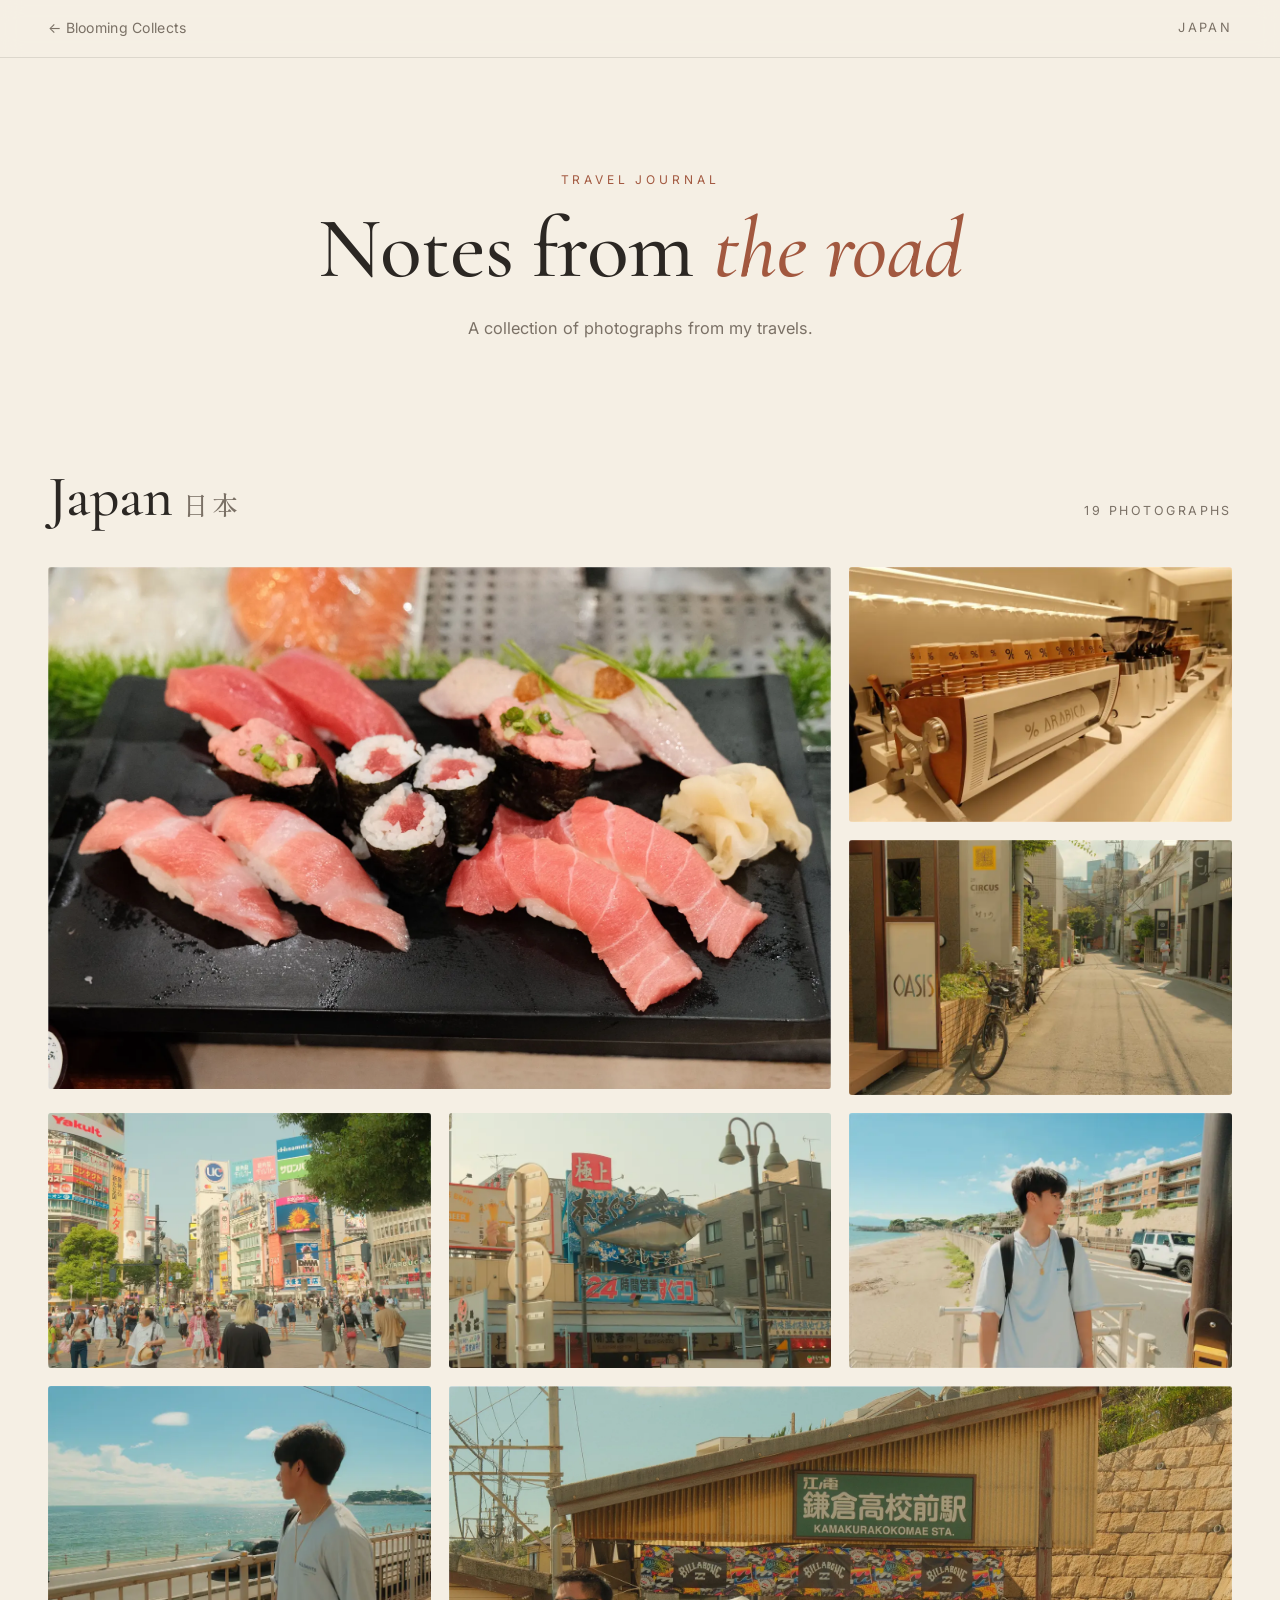
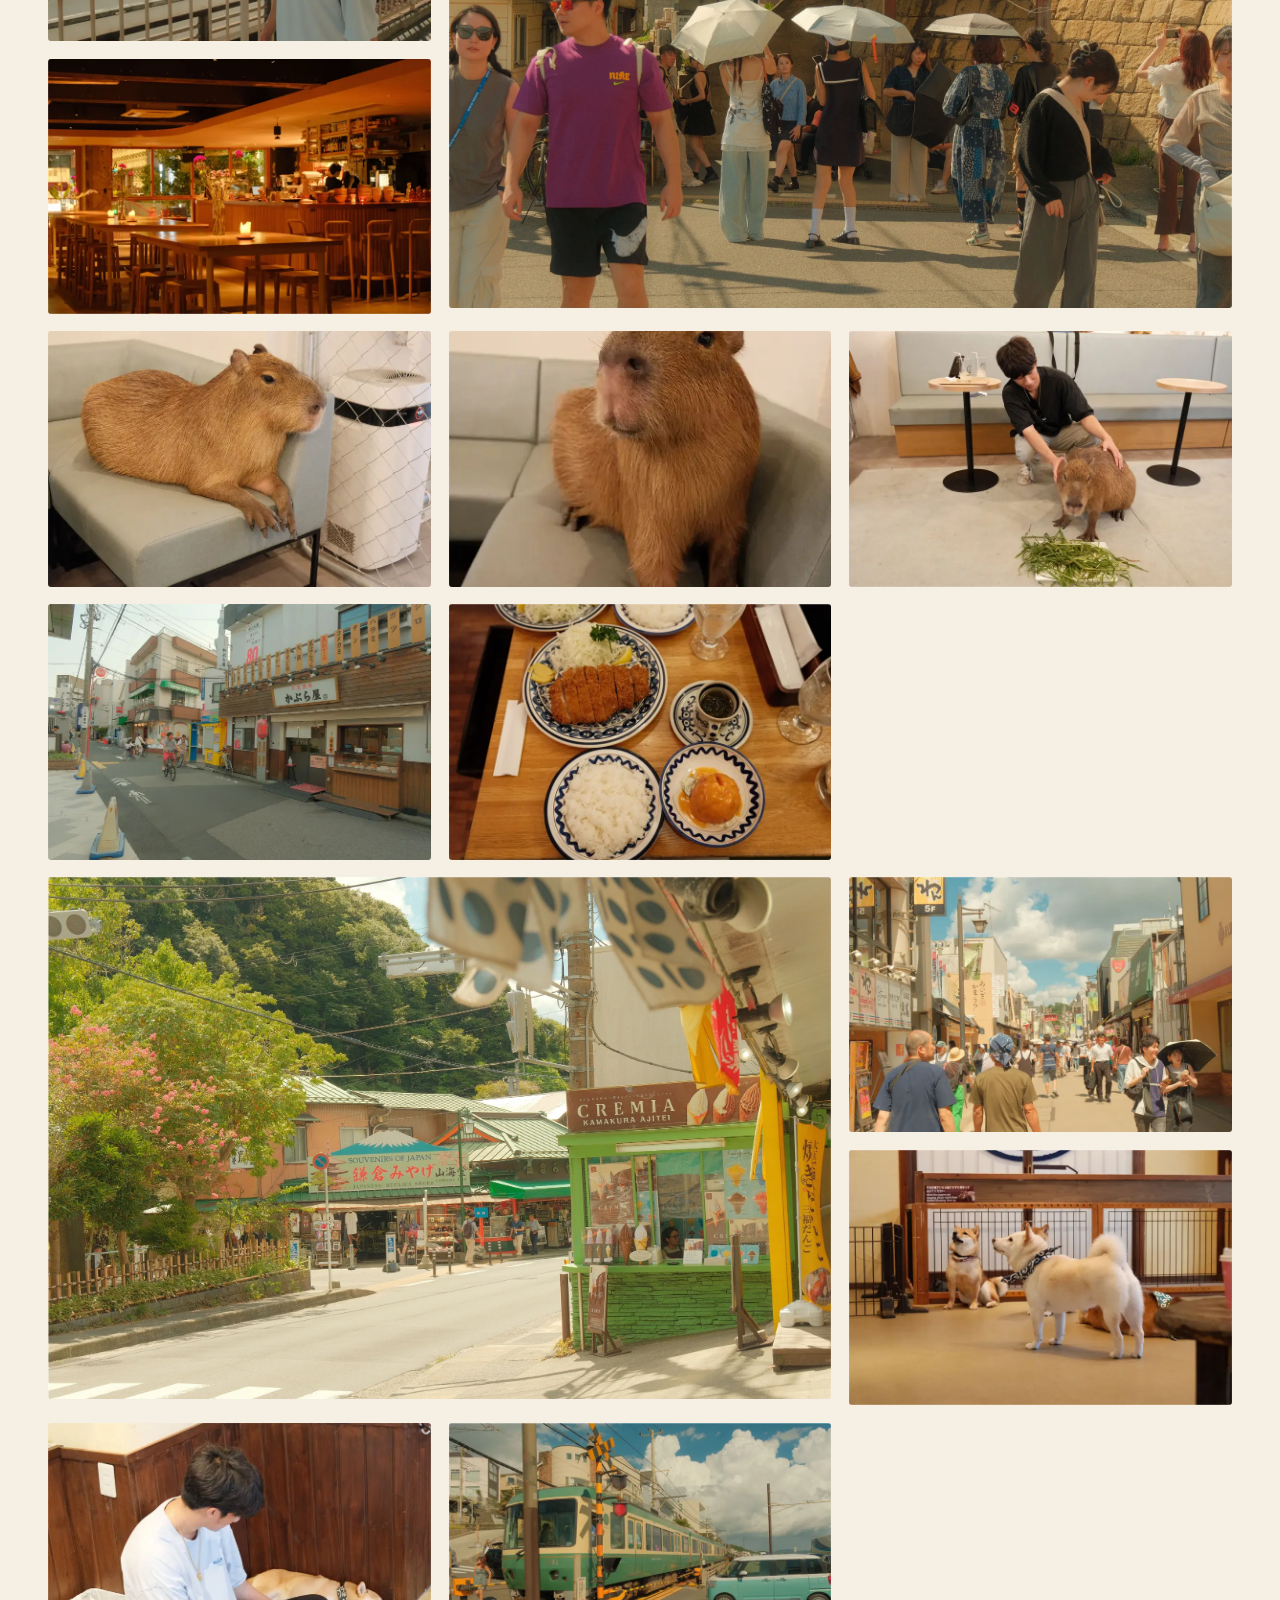
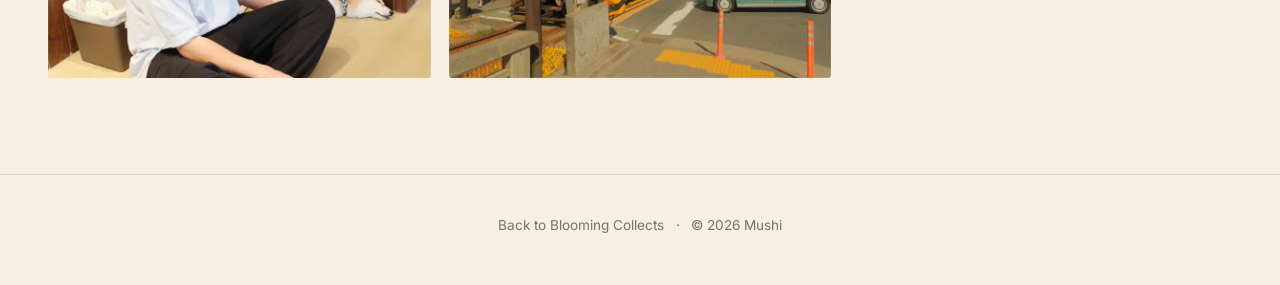
==== travel/index.html @ f148264d "Travel: 3:2 tiles" ====
<!doctype html>
<html lang="en">
<head>
  <meta charset="utf-8" />
  <meta name="viewport" content="width=device-width, initial-scale=1, viewport-fit=cover" />
  <title>Travel Journal · Blooming Collects</title>
  <meta name="description" content="A travel journal of photographs from Japan." />
  <meta name="theme-color" content="#f5efe4" />
  <link rel="preconnect" href="https://fonts.googleapis.com" />
  <link rel="preconnect" href="https://fonts.gstatic.com" crossorigin />
  <link href="https://fonts.googleapis.com/css2?family=Cormorant+Garamond:ital,wght@0,500;0,600;1,500&family=Inter:wght@400;500&family=Shippori+Mincho:wght@500&display=swap" rel="stylesheet" />
  <link rel="stylesheet" href="/travel/travel.css?v=3" />
</head>
<body>
  <header class="top">
    <a class="back" href="/">← Blooming Collects</a>
    <nav class="countries" id="countryNav"></nav>
  </header>

  <section class="intro">
    <p class="eyebrow">Travel Journal</p>
    <h1>Notes from <em>the road</em></h1>
    <p class="lede">A collection of photographs from my travels.</p>
  </section>

  <main id="journal"></main>

  <footer class="foot">
    <a href="/">Back to Blooming Collects</a>
    <span>·</span>
    <span>© <span id="year"></span> Mushi</span>
  </footer>

  <div class="lightbox" id="lightbox" role="dialog" aria-modal="true" aria-label="Photo viewer" hidden>
    <button class="lb-close" id="lbClose" aria-label="Close">×</button>
    <button class="lb-nav lb-prev" id="lbPrev" aria-label="Previous photo">‹</button>
    <figure class="lb-stage" id="lbStage"><img id="lbImg" alt="" /></figure>
    <button class="lb-nav lb-next" id="lbNext" aria-label="Next photo">›</button>
    <p class="lb-count" id="lbCount"></p>
  </div>

  <script src="/travel/data.js?v=3"></script>
  <script src="/travel/travel.js?v=3"></script>
</body>
</html>
---- travel/travel.css ----
:root {
  --cream: #f5efe4; --cream-2: #ede4d3; --paper: #fbf8f2;
  --ink: #2b2723; --muted: #7b7166; --line: rgba(43, 39, 35, .12); --accent: #a2583f;
  --serif: "Cormorant Garamond", "Times New Roman", serif;
  --sans: "Inter", system-ui, -apple-system, sans-serif;
}
* { box-sizing: border-box; }
html { scroll-behavior: smooth; -webkit-text-size-adjust: 100%; }
html, body { overflow-x: clip; }
body { margin: 0; background: var(--cream); color: var(--ink); font-family: var(--sans); line-height: 1.6; -webkit-font-smoothing: antialiased; }
a { color: inherit; }

.top {
  position: sticky; top: 0; z-index: 10; display: flex; align-items: center; justify-content: space-between; gap: 1rem;
  padding: .9rem clamp(1rem, 4vw, 3rem); padding-top: max(.9rem, env(safe-area-inset-top));
  background: rgba(245, 239, 228, .88); backdrop-filter: saturate(1.2) blur(10px); -webkit-backdrop-filter: saturate(1.2) blur(10px);
  border-bottom: 1px solid var(--line);
}
.back { text-decoration: none; font-size: .88rem; color: var(--muted); letter-spacing: .02em; }
.back:hover { color: var(--ink); }
.countries { display: flex; gap: 1.4rem; font-size: .8rem; letter-spacing: .18em; text-transform: uppercase; }
.countries a { text-decoration: none; color: var(--muted); padding: .2rem 0; border-bottom: 1px solid transparent; }
.countries a:hover { color: var(--ink); border-color: var(--ink); }

.intro { text-align: center; padding: clamp(3.5rem, 10vw, 7rem) 1.5rem clamp(2rem, 6vw, 4rem); max-width: 760px; margin: 0 auto; }
.eyebrow { margin: 0 0 1rem; font-size: .75rem; letter-spacing: .32em; text-transform: uppercase; color: var(--accent); }
h1 { margin: 0; font-family: var(--serif); font-weight: 500; font-size: clamp(2.8rem, 9vw, 5.4rem); line-height: 1.02; letter-spacing: -.01em; }
h1 em { font-style: italic; color: var(--accent); }
.lede { margin: 1.4rem auto 0; max-width: 30rem; color: var(--muted); font-size: 1.02rem; }

.country { padding: clamp(2rem, 6vw, 4rem) clamp(1rem, 4vw, 3rem) clamp(3rem, 8vw, 6rem); max-width: 1400px; margin: 0 auto; scroll-margin-top: 4rem; }
.country + .country { border-top: 1px solid var(--line); }
.country-head { display: flex; align-items: baseline; justify-content: space-between; gap: 1rem; flex-wrap: wrap; margin-bottom: clamp(1.5rem, 4vw, 2.5rem); }
.country-head h2 { margin: 0; font-family: var(--serif); font-weight: 500; font-size: clamp(2.2rem, 6vw, 3.6rem); line-height: 1; }
.native { font-family: "Shippori Mincho", serif; font-size: .45em; color: var(--muted); margin-left: .6rem; letter-spacing: .15em; vertical-align: middle; }
.count { font-size: .78rem; letter-spacing: .2em; text-transform: uppercase; color: var(--muted); }

.gallery { display: grid; grid-template-columns: repeat(2, 1fr); gap: clamp(.5rem, 1.6vw, 1.1rem); }
@media (min-width: 900px) { .gallery { grid-template-columns: repeat(3, 1fr); } }
.photo { position: relative; margin: 0; padding: 0; border: 0; background: var(--cream-2); cursor: zoom-in; overflow: hidden; border-radius: 3px; aspect-ratio: var(--ar, 1); display: block; width: 100%; }
.photo.feature { grid-column: 1 / -1; }
@media (min-width: 900px) { .photo.feature { grid-column: span 2; grid-row: span 2; } }
.photo img { width: 100%; height: 100%; object-fit: cover; display: block; transition: transform .7s cubic-bezier(.2, .7, .2, 1), opacity .5s; opacity: 0; }
.photo img.loaded { opacity: 1; }
.photo:hover img { transform: scale(1.025); }
.photo:focus-visible { outline: 2px solid var(--accent); outline-offset: 3px; }

.foot { display: flex; justify-content: center; gap: .7rem; flex-wrap: wrap; padding: 2.5rem 1rem calc(3rem + env(safe-area-inset-bottom)); font-size: .85rem; color: var(--muted); border-top: 1px solid var(--line); }
.foot a { text-decoration: none; }
.foot a:hover { color: var(--ink); }

/* lightbox */
.lightbox { position: fixed; inset: 0; z-index: 100; background: rgba(28, 25, 22, .96); display: grid; place-items: center; touch-action: pan-y; }
.lightbox[hidden] { display: none; }
.lb-stage { margin: 0; width: 100%; height: 100%; display: grid; place-items: center; padding: max(3.5rem, env(safe-area-inset-top)) .5rem max(3.5rem, env(safe-area-inset-bottom)); }
.lb-stage img { max-width: 100%; max-height: 100%; object-fit: contain; user-select: none; -webkit-user-drag: none; transition: opacity .25s, transform .25s; }
.lb-stage img.swap { opacity: 0; }
.lb-close, .lb-nav { position: absolute; background: none; border: 0; color: #f5efe4; cursor: pointer; font-family: var(--serif); line-height: 1; opacity: .8; }
.lb-close:hover, .lb-nav:hover { opacity: 1; }
.lb-close { top: max(.6rem, env(safe-area-inset-top)); right: .9rem; font-size: 2.6rem; padding: .3rem .6rem; }
.lb-nav { top: 50%; transform: translateY(-50%); font-size: 3.4rem; padding: 1rem; }
.lb-prev { left: .2rem; } .lb-next { right: .2rem; }
.lb-count { position: absolute; bottom: max(1rem, env(safe-area-inset-bottom)); margin: 0; color: rgba(245, 239, 228, .7); font-size: .78rem; letter-spacing: .25em; }
@media (hover: none) { .lb-nav { display: none; } }
@media (prefers-reduced-motion: reduce) { * { transition: none !important; scroll-behavior: auto !important; } }
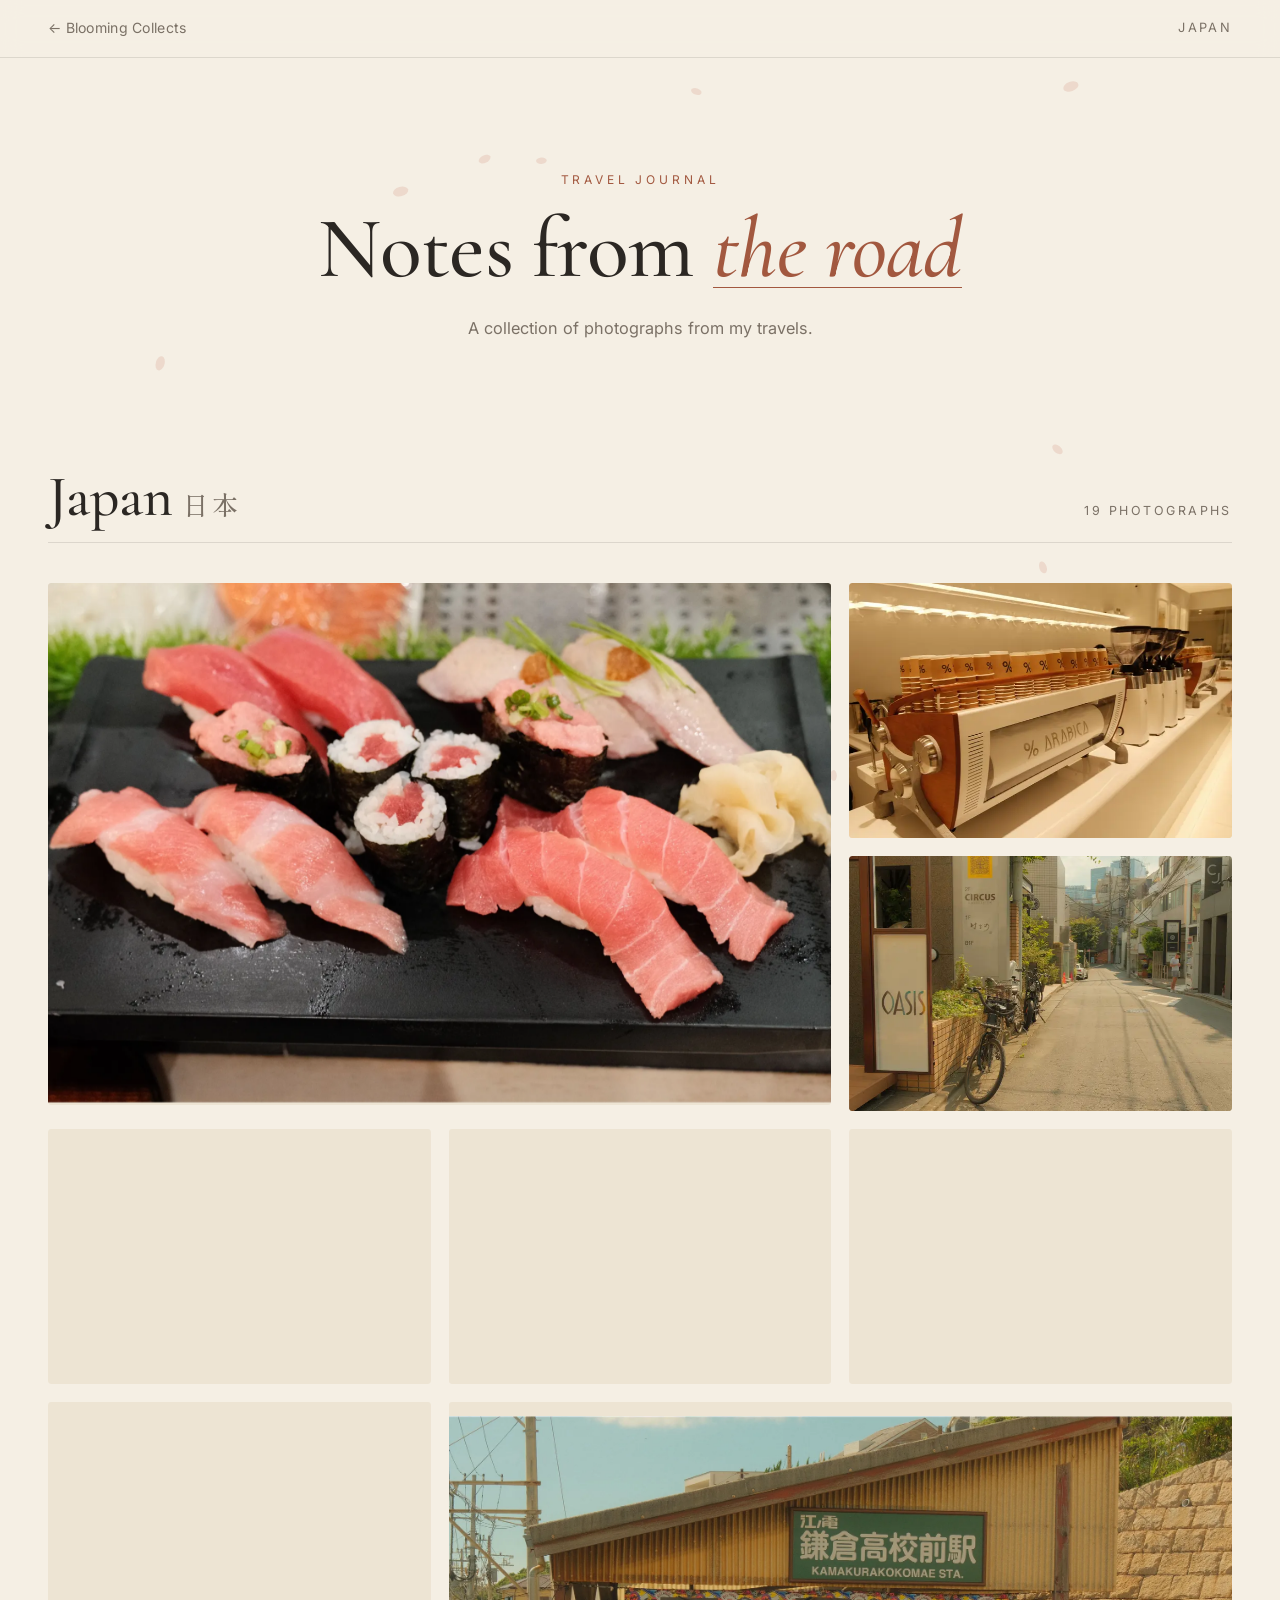
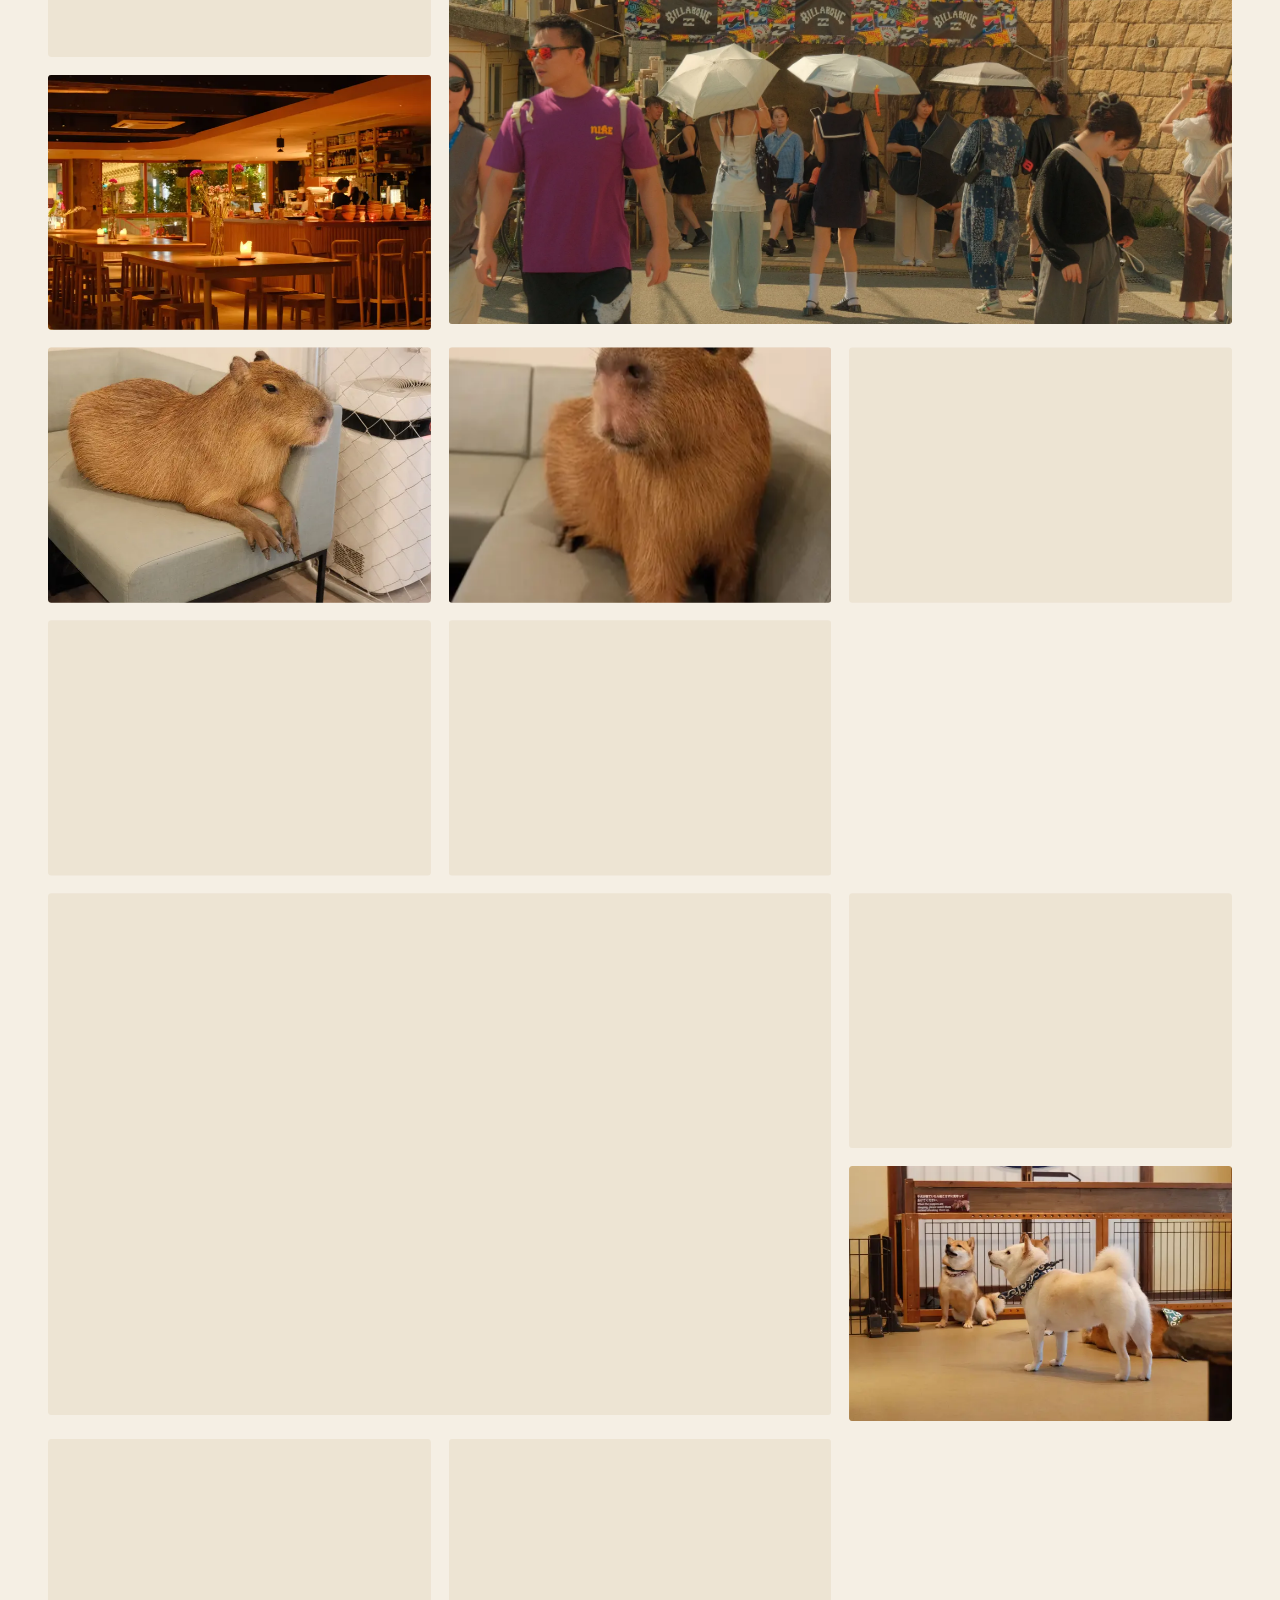
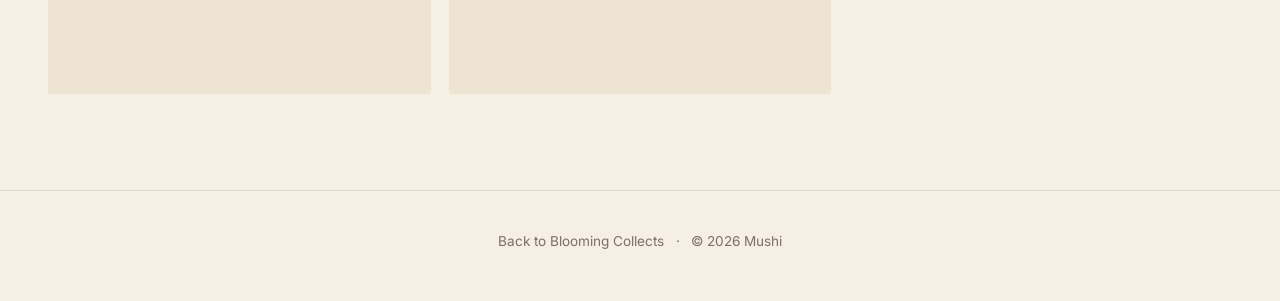
==== commit ac7222aa: "Travel: scroll reveals, title animation, parallax, lightbox zoom, petals" ====
--- a/travel/index.html
+++ b/travel/index.html
@@ -9,9 +9,11 @@
   <link rel="preconnect" href="https://fonts.googleapis.com" />
   <link rel="preconnect" href="https://fonts.gstatic.com" crossorigin />
   <link href="https://fonts.googleapis.com/css2?family=Cormorant+Garamond:ital,wght@0,500;0,600;1,500&family=Inter:wght@400;500&family=Shippori+Mincho:wght@500&display=swap" rel="stylesheet" />
-  <link rel="stylesheet" href="/travel/travel.css?v=3" />
+  <link rel="stylesheet" href="/travel/travel.css?v=5" />
 </head>
 <body>
+  <div class="progress" id="progress"></div>
+  <canvas class="drift" id="drift" aria-hidden="true"></canvas>
   <header class="top">
     <a class="back" href="/">← Blooming Collects</a>
     <nav class="countries" id="countryNav"></nav>
@@ -19,7 +21,7 @@
 
   <section class="intro">
     <p class="eyebrow">Travel Journal</p>
-    <h1>Notes from <em>the road</em></h1>
+    <h1 class="split"><span>Notes</span> <span>from</span> <em><span>the</span> <span>road</span></em></h1>
     <p class="lede">A collection of photographs from my travels.</p>
   </section>
 
@@ -39,7 +41,7 @@
     <p class="lb-count" id="lbCount"></p>
   </div>
 
-  <script src="/travel/data.js?v=3"></script>
-  <script src="/travel/travel.js?v=3"></script>
+  <script src="/travel/data.js?v=5"></script>
+  <script src="/travel/travel.js?v=5"></script>
 </body>
 </html>
--- a/travel/travel.css
+++ b/travel/travel.css
@@ -50,7 +50,7 @@
 .foot a:hover { color: var(--ink); }
 
 /* lightbox */
-.lightbox { position: fixed; inset: 0; z-index: 100; background: rgba(28, 25, 22, .96); display: grid; place-items: center; touch-action: pan-y; }
+.lightbox { position: fixed; inset: 0; z-index: 100; background: #1c1916; display: grid; place-items: center; touch-action: pan-y; }
 .lightbox[hidden] { display: none; }
 .lb-stage { margin: 0; width: 100%; height: 100%; display: grid; place-items: center; padding: max(3.5rem, env(safe-area-inset-top)) .5rem max(3.5rem, env(safe-area-inset-bottom)); }
 .lb-stage img { max-width: 100%; max-height: 100%; object-fit: contain; user-select: none; -webkit-user-drag: none; transition: opacity .25s, transform .25s; }
@@ -62,4 +62,51 @@
 .lb-prev { left: .2rem; } .lb-next { right: .2rem; }
 .lb-count { position: absolute; bottom: max(1rem, env(safe-area-inset-bottom)); margin: 0; color: rgba(245, 239, 228, .7); font-size: .78rem; letter-spacing: .25em; }
 @media (hover: none) { .lb-nav { display: none; } }
-@media (prefers-reduced-motion: reduce) { * { transition: none !important; scroll-behavior: auto !important; } }
+
+/* ---------- animations ---------- */
+.progress { position: fixed; top: 0; left: 0; height: 2px; width: 100%; z-index: 20; background: var(--accent); transform-origin: 0 50%; transform: scaleX(0); }
+.drift { position: fixed; inset: 0; width: 100%; height: 100%; pointer-events: none; z-index: 1; }
+.top, .intro, main, .foot { position: relative; z-index: 2; }
+.top { z-index: 10; transition: padding .35s ease, box-shadow .35s ease; }
+.top.scrolled { box-shadow: 0 6px 24px rgba(43, 39, 35, .06); }
+
+.intro .eyebrow, .intro .lede { opacity: 0; transform: translateY(14px); animation: up .9s cubic-bezier(.2, .7, .2, 1) forwards; }
+.intro .eyebrow { animation-delay: .1s; letter-spacing: .6em; animation-name: up, track; }
+.intro .lede { animation-delay: 1.05s; }
+.split span { display: inline-block; opacity: 0; transform: translateY(.45em) rotate(2deg); filter: blur(6px); animation: word 1s cubic-bezier(.2, .7, .2, 1) forwards; }
+.split span:nth-of-type(1) { animation-delay: .25s; } .split span:nth-of-type(2) { animation-delay: .4s; }
+.split em span:nth-of-type(1) { animation-delay: .58s; } .split em span:nth-of-type(2) { animation-delay: .74s; }
+.split em { position: relative; display: inline-block; }
+.split em::after { content: ""; position: absolute; left: 0; right: 0; bottom: .06em; height: 1px; background: var(--accent); transform: scaleX(0); transform-origin: 0 50%; animation: line 1.1s cubic-bezier(.7, 0, .2, 1) 1.15s forwards; }
+
+.country-head h2, .country-head .count { opacity: 0; transform: translateY(18px); transition: opacity .9s ease, transform .9s cubic-bezier(.2, .7, .2, 1); }
+.country-head .count { transition-delay: .15s; }
+.country-head { position: relative; padding-bottom: 1rem; }
+.country-head::after { content: ""; position: absolute; left: 0; right: 0; bottom: 0; height: 1px; background: var(--line); transform: scaleX(0); transform-origin: 0 50%; transition: transform 1.4s cubic-bezier(.7, 0, .2, 1) .2s; }
+.country-head.in h2, .country-head.in .count { opacity: 1; transform: none; }
+.country-head.in::after { transform: scaleX(1); }
+
+.photo { opacity: 0; transform: translateY(40px) scale(.97); clip-path: inset(12% 0 0 0 round 3px); transition: opacity .9s ease, transform 1.1s cubic-bezier(.2, .7, .2, 1), clip-path 1.1s cubic-bezier(.2, .7, .2, 1); transition-delay: var(--d, 0s); }
+.photo.in { opacity: 1; transform: none; clip-path: inset(0 0 0 0 round 3px); }
+.photo img { will-change: transform; transform: translateY(var(--py, 0)) scale(1.08); transition: opacity .5s; }
+.photo:hover img { transform: translateY(var(--py, 0)) scale(1.12); transition: transform .8s cubic-bezier(.2, .7, .2, 1), opacity .5s; }
+.photo::after { content: ""; position: absolute; inset: 0; background: linear-gradient(115deg, transparent 40%, rgba(255, 250, 240, .35) 50%, transparent 60%); transform: translateX(-100%); pointer-events: none; }
+.photo:hover::after { transform: translateX(100%); transition: transform 1s ease; }
+
+.lightbox { opacity: 0; transition: opacity .35s ease; }
+.lightbox.open { opacity: 1; }
+.lb-stage img { transform: scale(.94); }
+.lightbox.open .lb-stage img { transform: scale(1); transition: opacity .3s, transform .45s cubic-bezier(.2, .7, .2, 1); }
+.lb-stage img.swap { opacity: 0; transform: translateX(var(--dir, 0)) scale(.98); }
+.fly { position: fixed; z-index: 101; object-fit: cover; border-radius: 3px; transition: all .45s cubic-bezier(.2, .7, .2, 1); pointer-events: none; }
+
+@keyframes up { to { opacity: 1; transform: none; } }
+@keyframes track { to { letter-spacing: .32em; } }
+@keyframes word { to { opacity: 1; transform: none; filter: none; } }
+@keyframes line { to { transform: scaleX(1); } }
+
+@media (prefers-reduced-motion: reduce) {
+  *, *::before, *::after { animation: none !important; transition: none !important; scroll-behavior: auto !important; }
+  .photo, .country-head h2, .country-head .count, .intro .eyebrow, .intro .lede, .split span { opacity: 1 !important; transform: none !important; clip-path: none !important; filter: none !important; }
+  .drift, .progress { display: none; }
+}
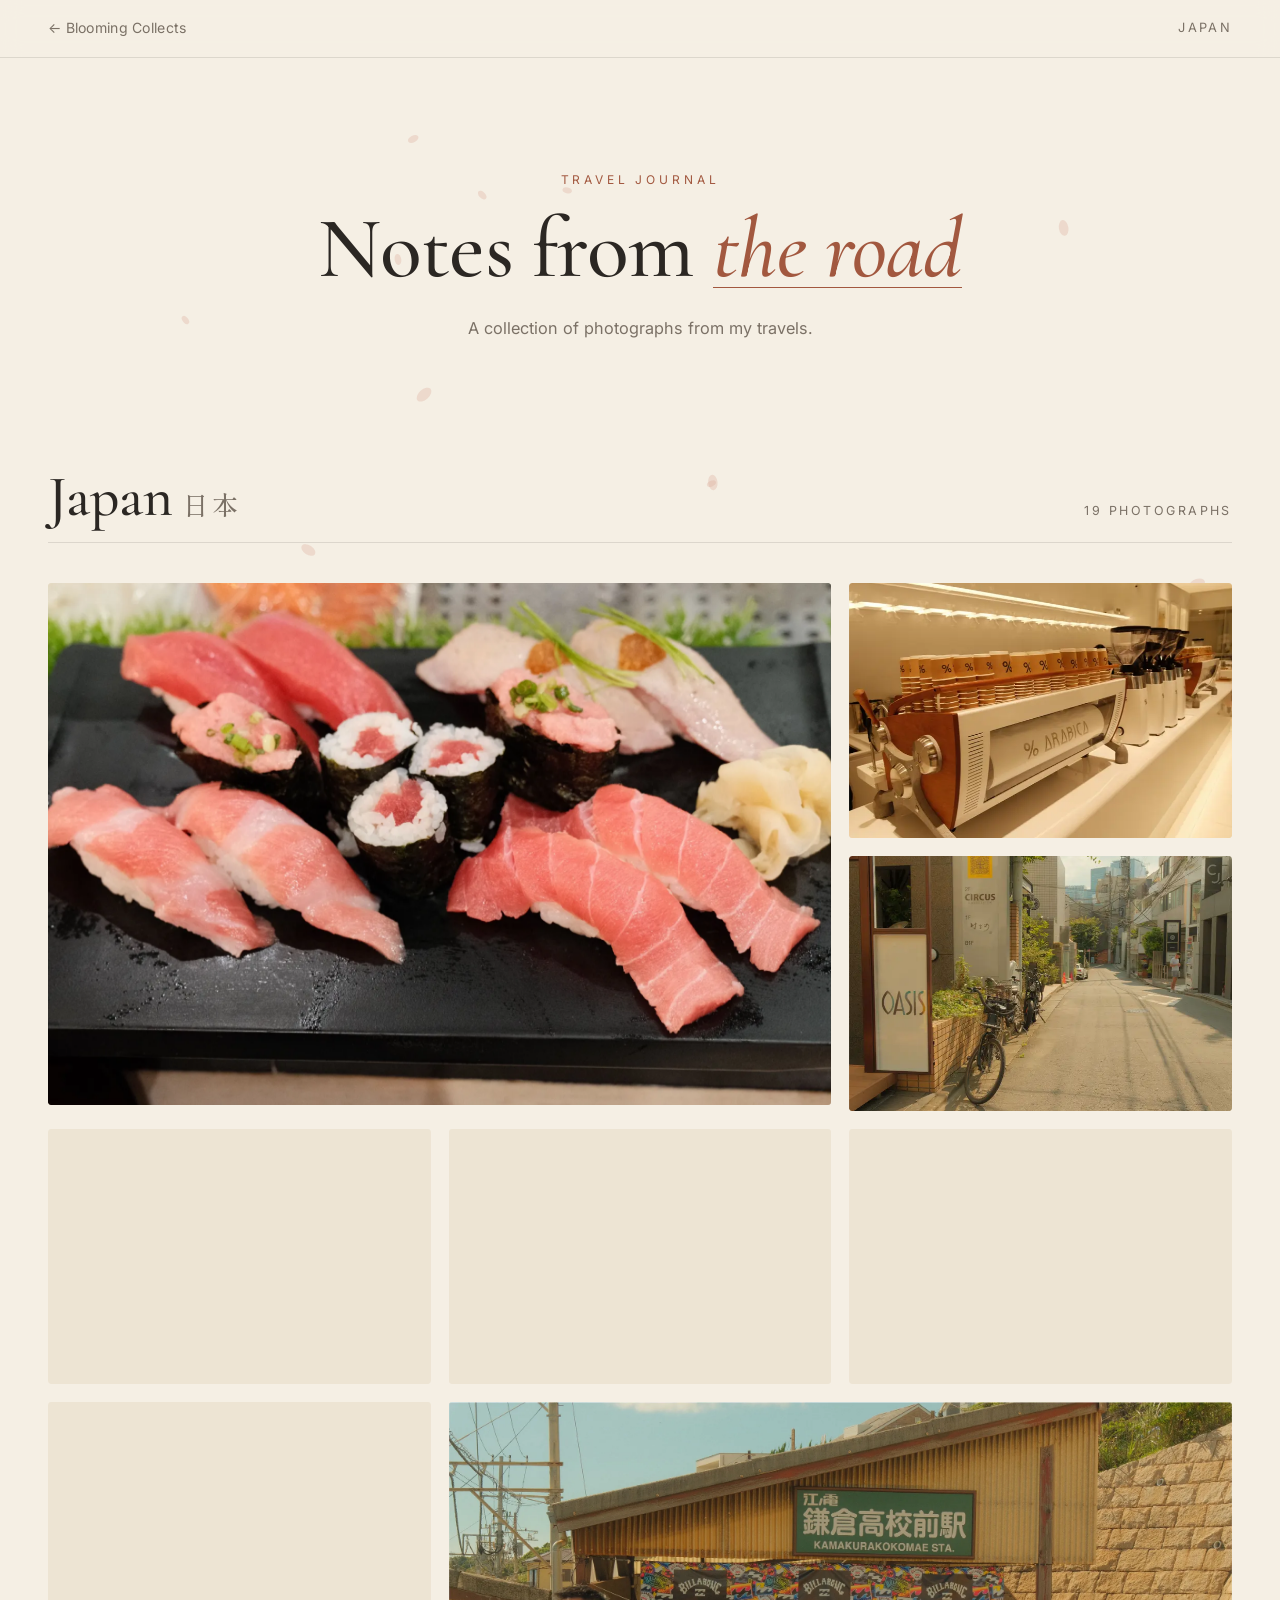
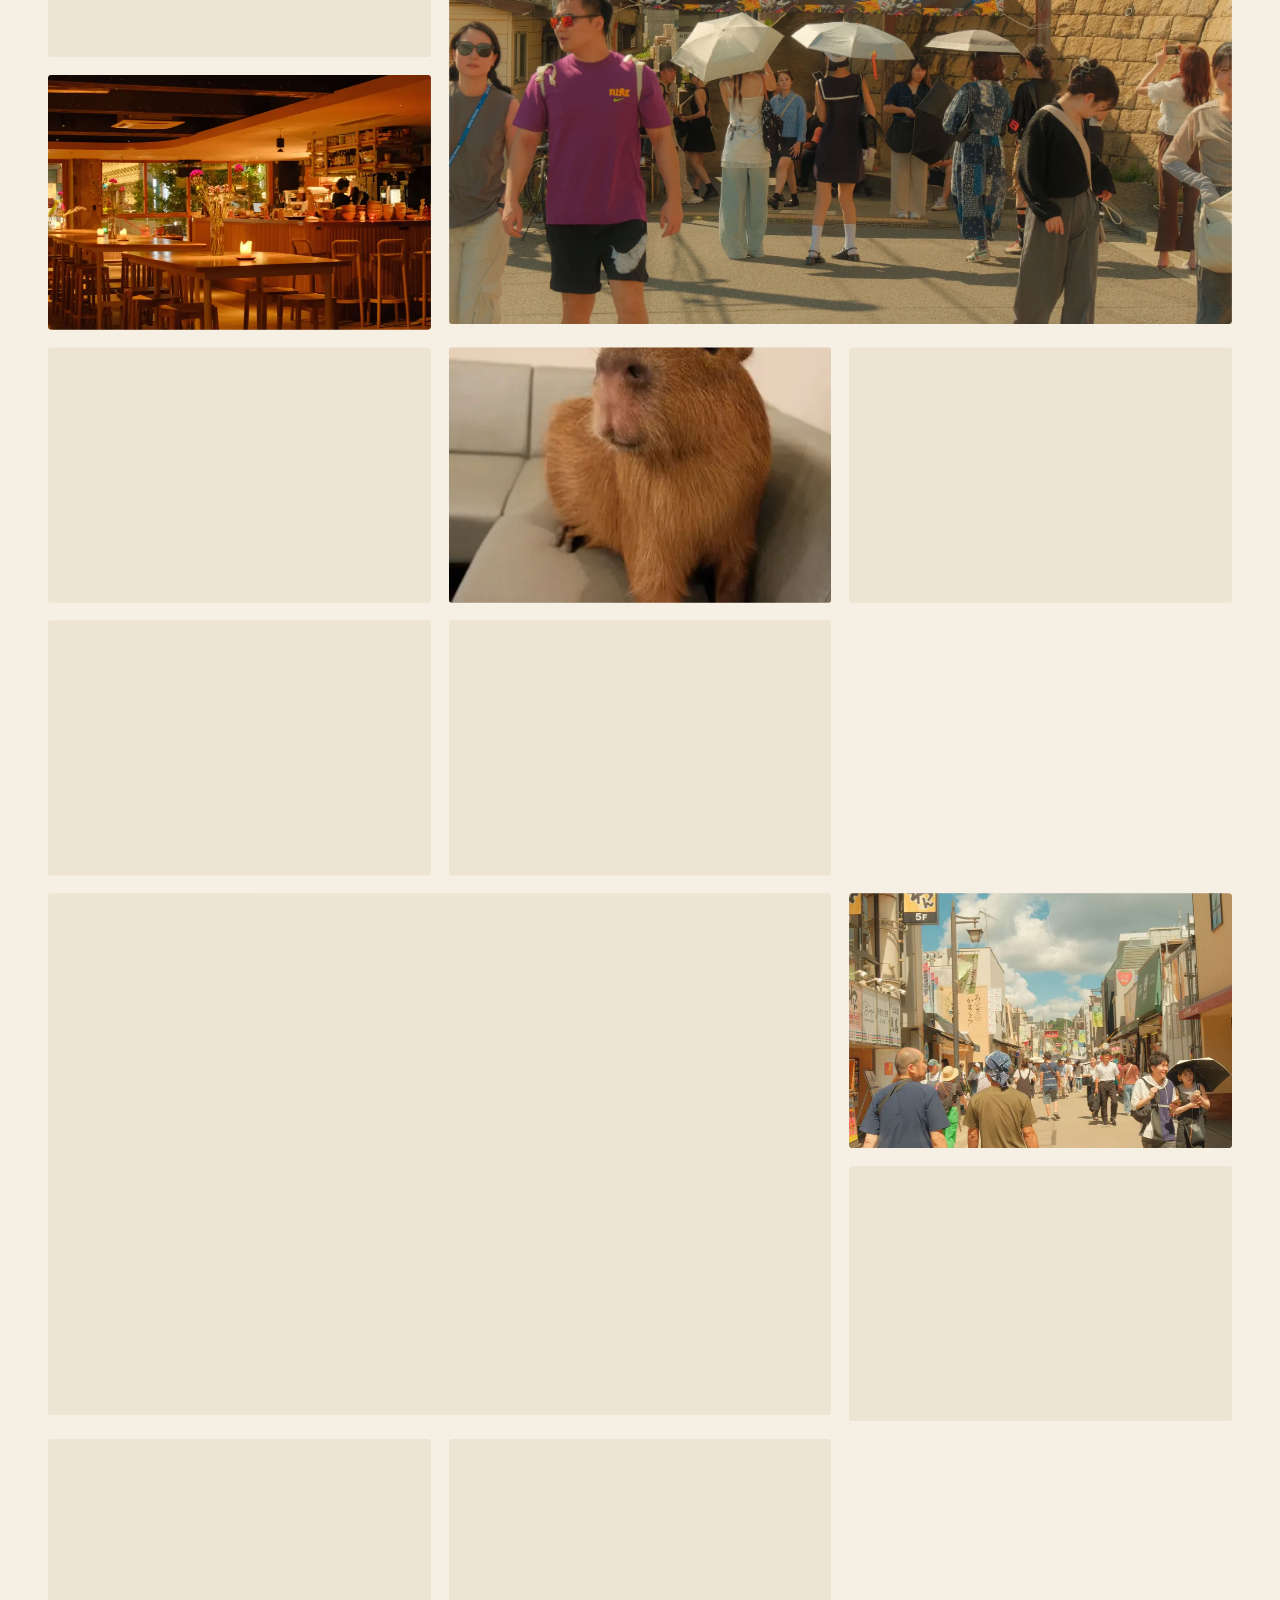
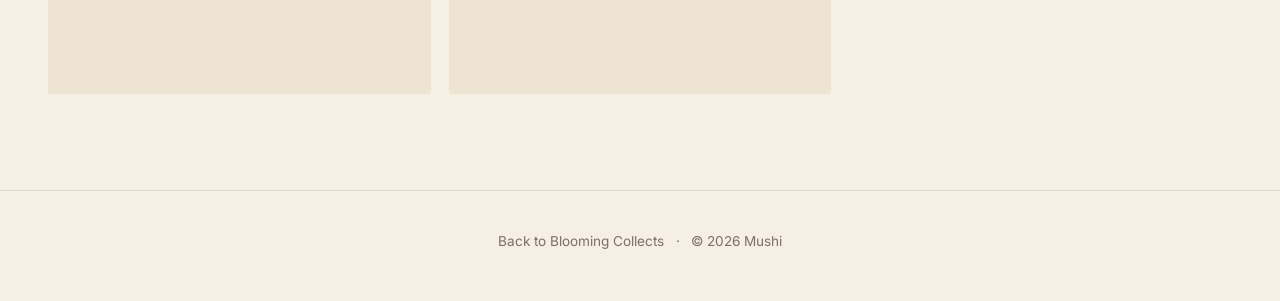
==== commit c6691ba9: "Travel: clamp parallax" ====
--- a/travel/index.html
+++ b/travel/index.html
@@ -9,7 +9,7 @@
   <link rel="preconnect" href="https://fonts.googleapis.com" />
   <link rel="preconnect" href="https://fonts.gstatic.com" crossorigin />
   <link href="https://fonts.googleapis.com/css2?family=Cormorant+Garamond:ital,wght@0,500;0,600;1,500&family=Inter:wght@400;500&family=Shippori+Mincho:wght@500&display=swap" rel="stylesheet" />
-  <link rel="stylesheet" href="/travel/travel.css?v=5" />
+  <link rel="stylesheet" href="/travel/travel.css?v=6" />
 </head>
 <body>
   <div class="progress" id="progress"></div>
@@ -41,7 +41,7 @@
     <p class="lb-count" id="lbCount"></p>
   </div>
 
-  <script src="/travel/data.js?v=5"></script>
-  <script src="/travel/travel.js?v=5"></script>
+  <script src="/travel/data.js?v=6"></script>
+  <script src="/travel/travel.js?v=6"></script>
 </body>
 </html>
--- a/travel/travel.css
+++ b/travel/travel.css
@@ -91,6 +91,8 @@
 .photo img { will-change: transform; transform: translateY(var(--py, 0)) scale(1.08); transition: opacity .5s; }
 .photo:hover img { transform: translateY(var(--py, 0)) scale(1.12); transition: transform .8s cubic-bezier(.2, .7, .2, 1), opacity .5s; }
 .photo::after { content: ""; position: absolute; inset: 0; background: linear-gradient(115deg, transparent 40%, rgba(255, 250, 240, .35) 50%, transparent 60%); transform: translateX(-100%); pointer-events: none; }
+.photo.feature img { transform: translateY(var(--py, 0)) scale(1.16); }
+.photo.feature:hover img { transform: translateY(var(--py, 0)) scale(1.2); }
 .photo:hover::after { transform: translateX(100%); transition: transform 1s ease; }
 
 .lightbox { opacity: 0; transition: opacity .35s ease; }
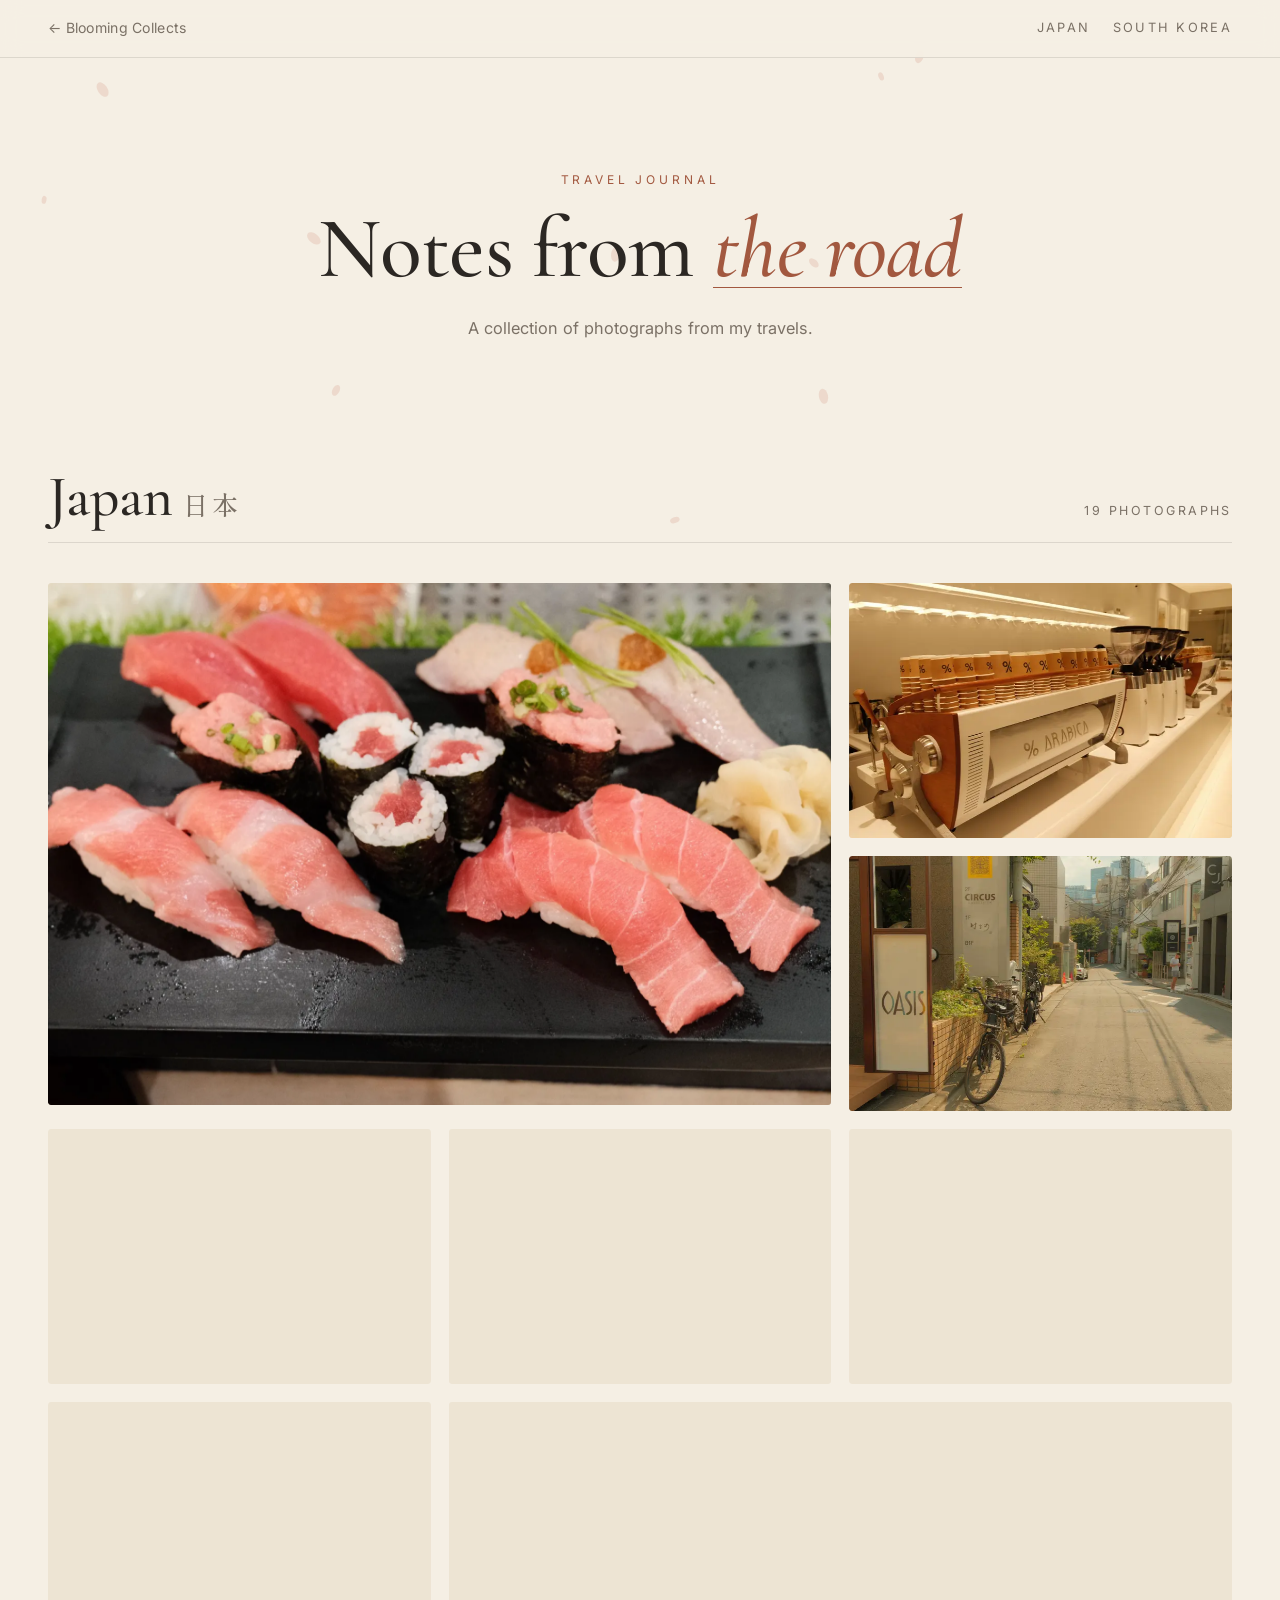
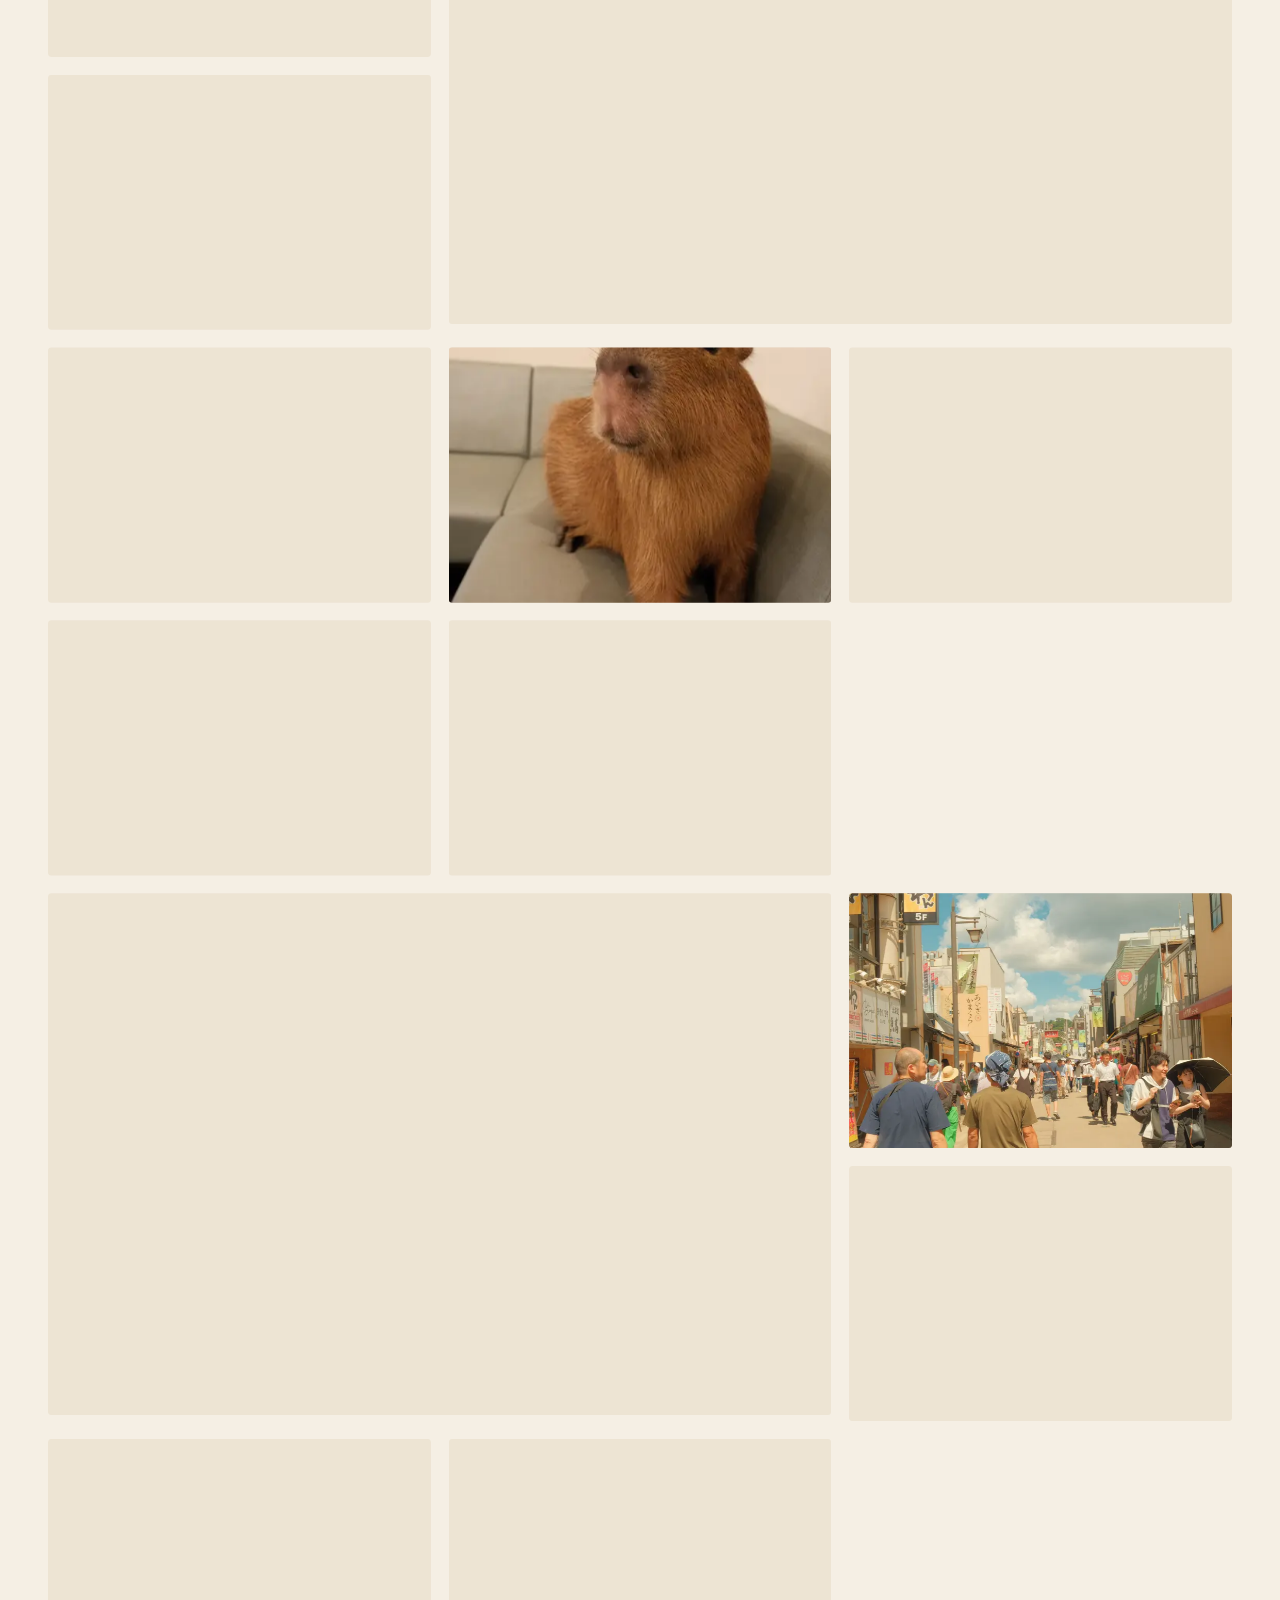
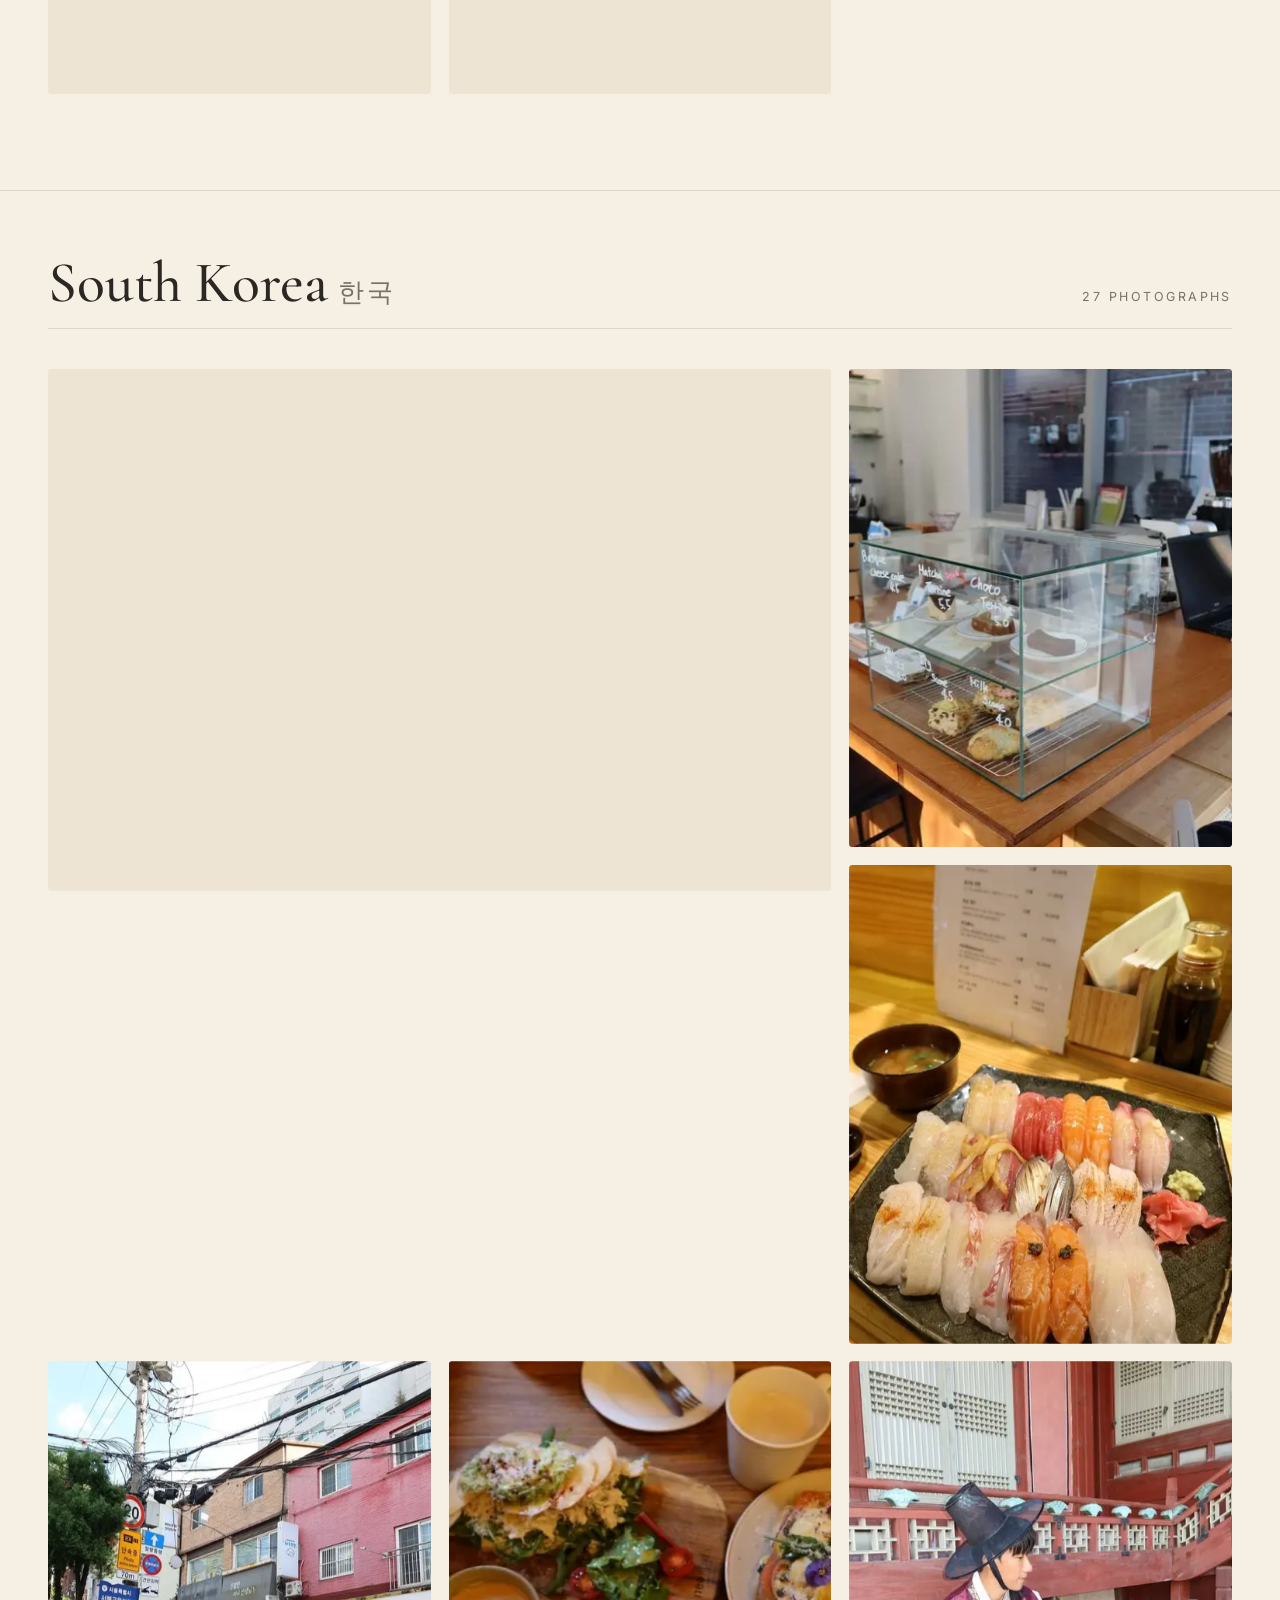
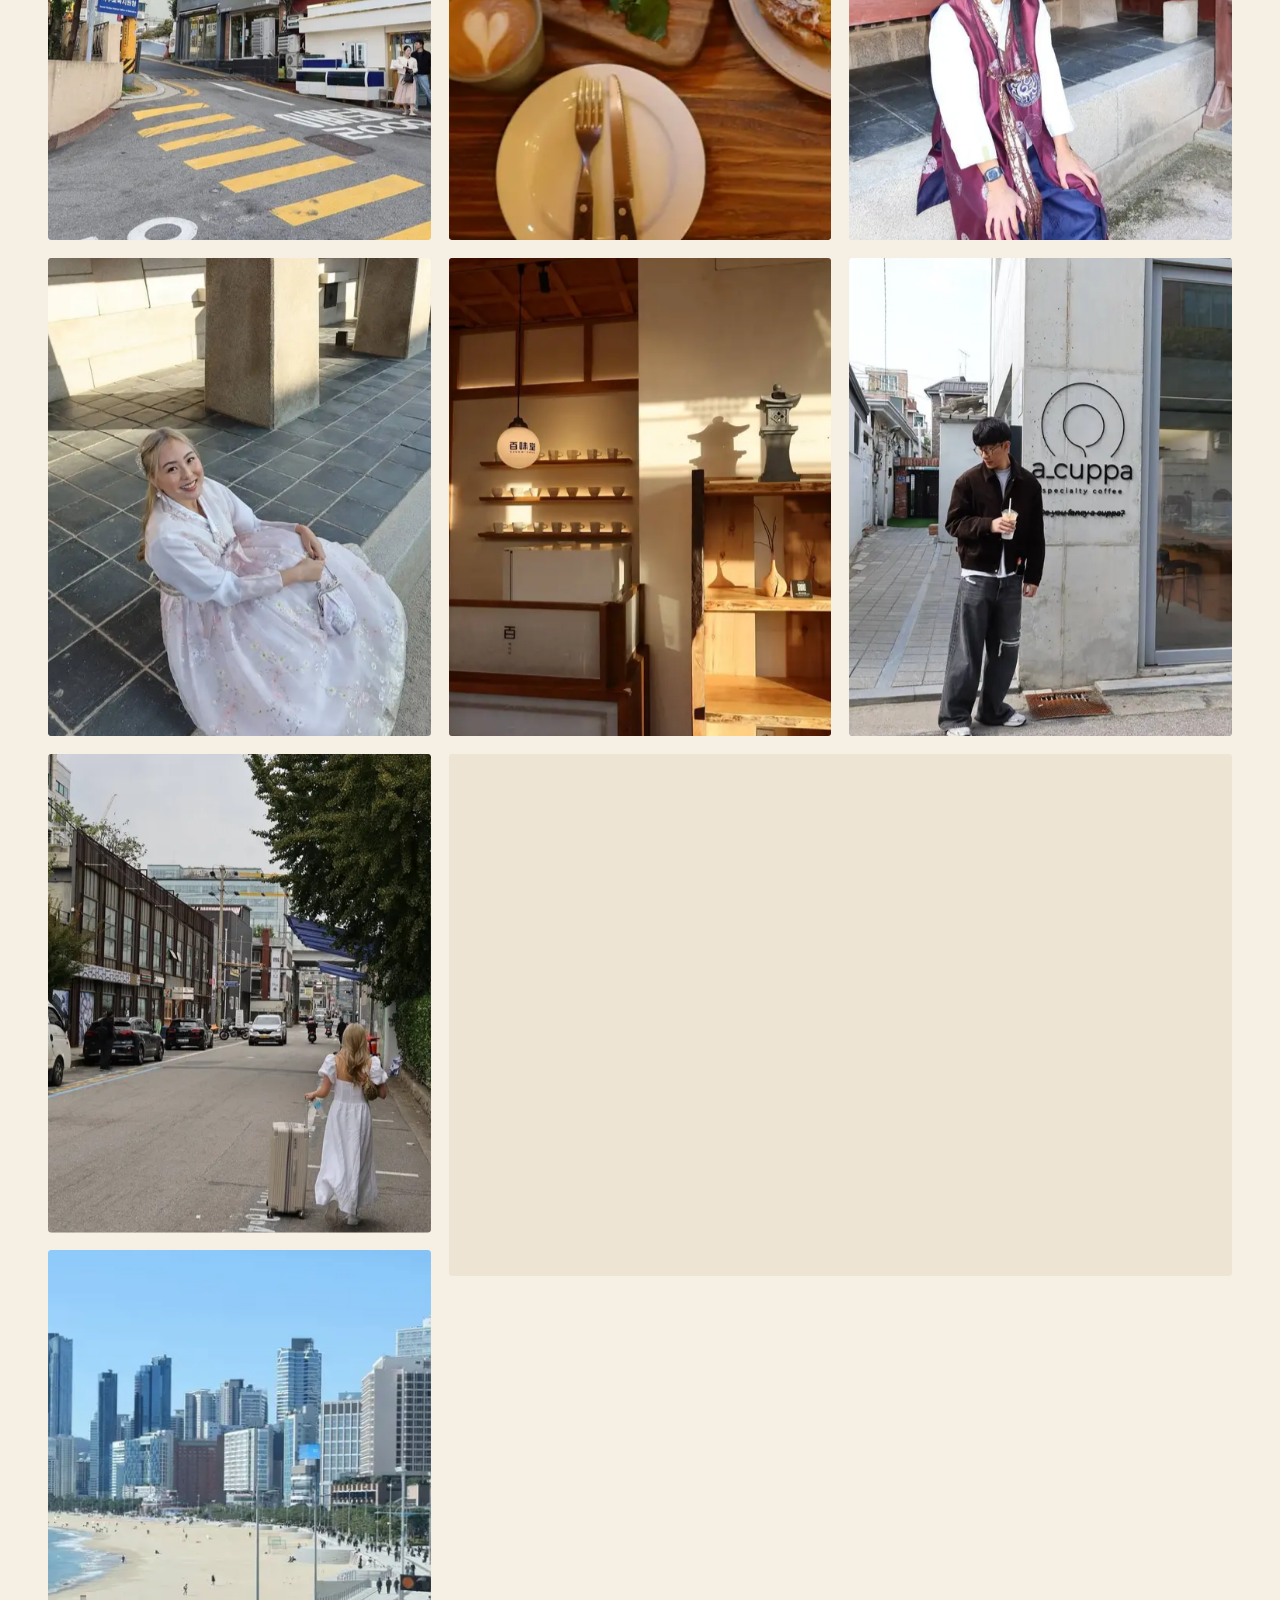
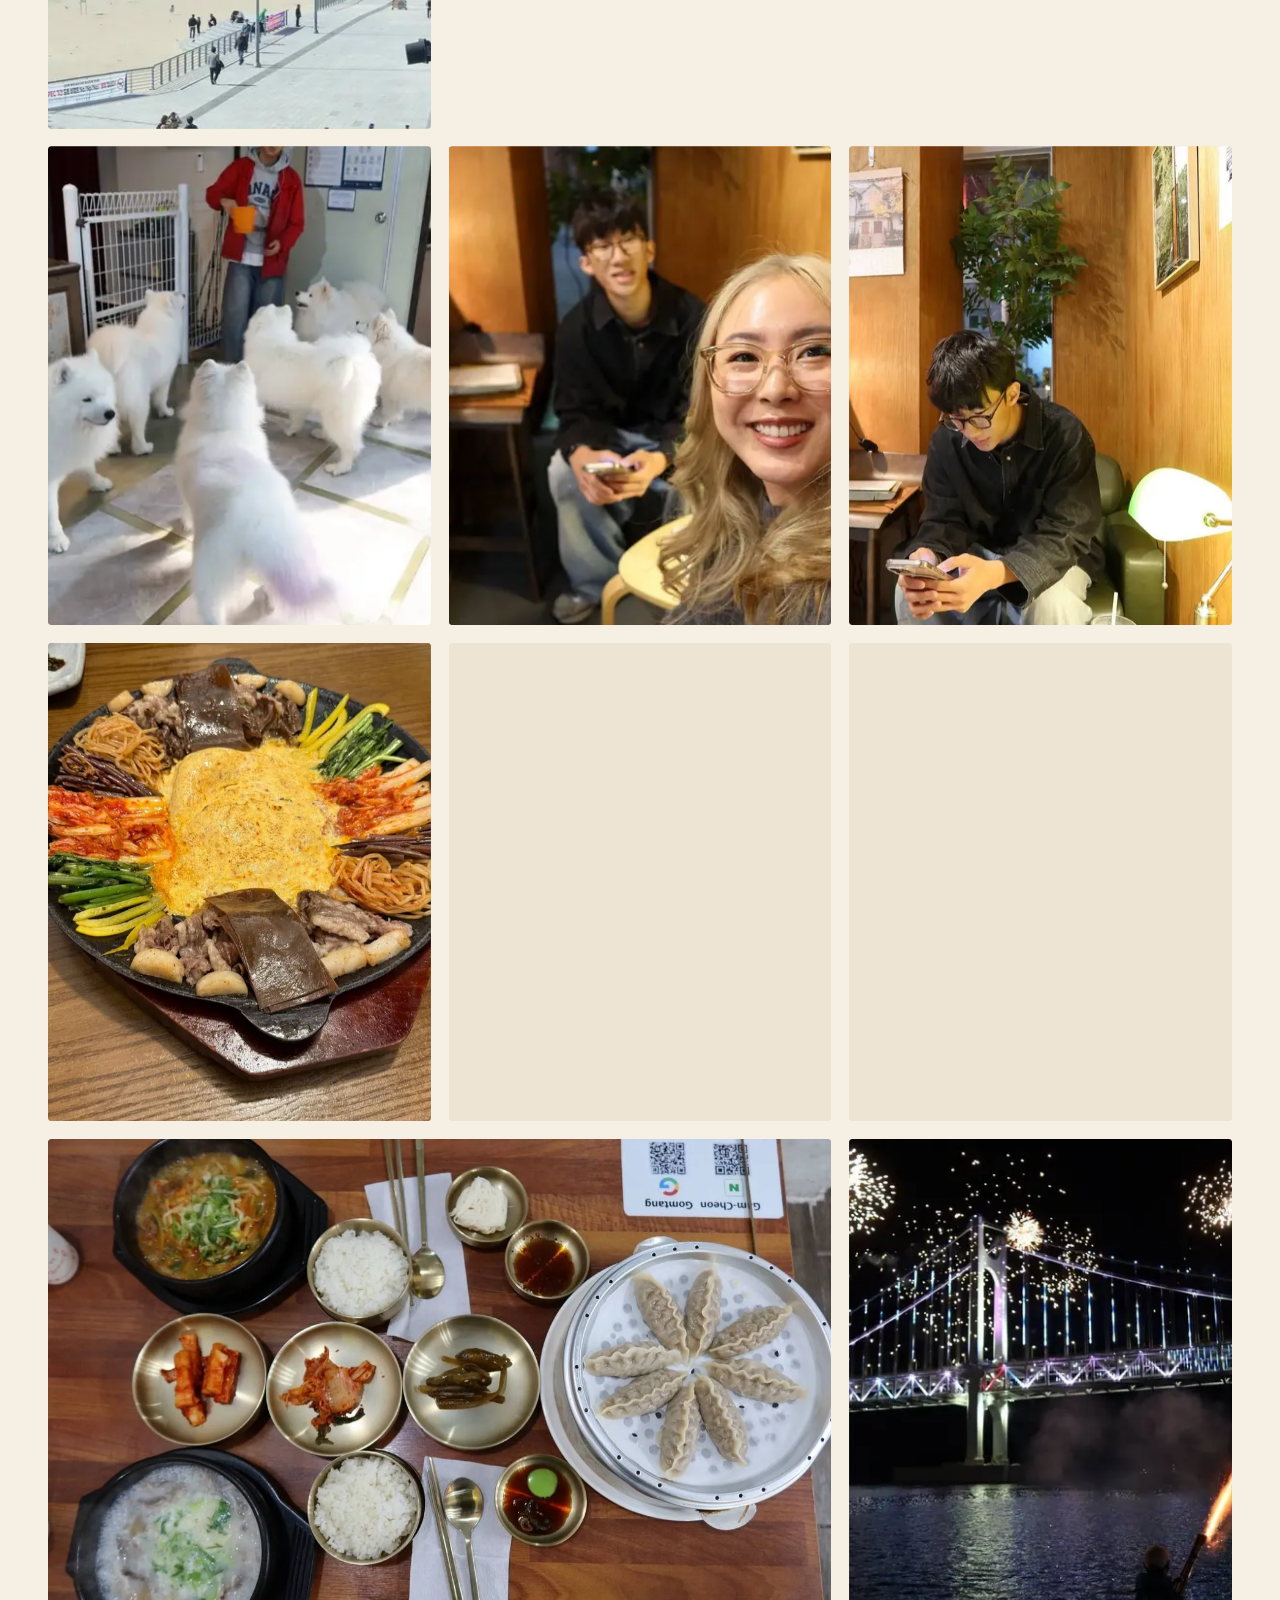
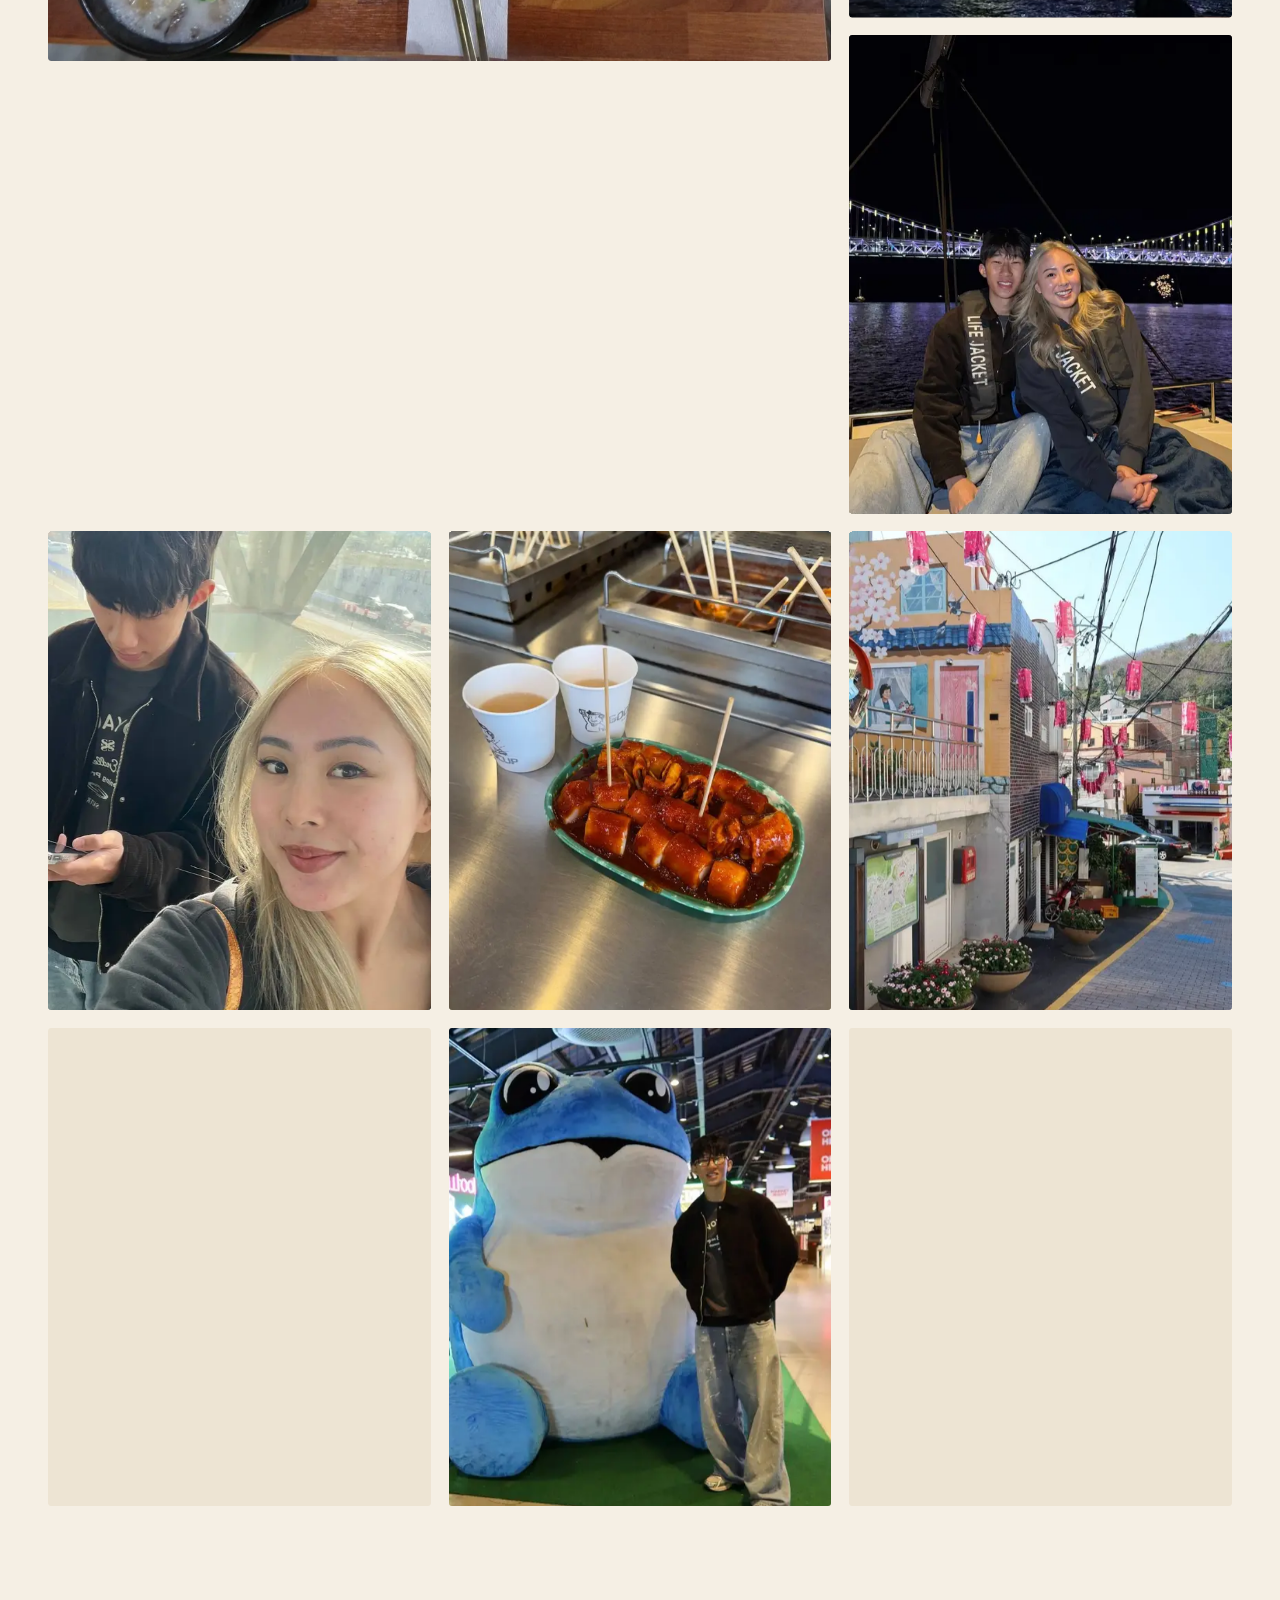
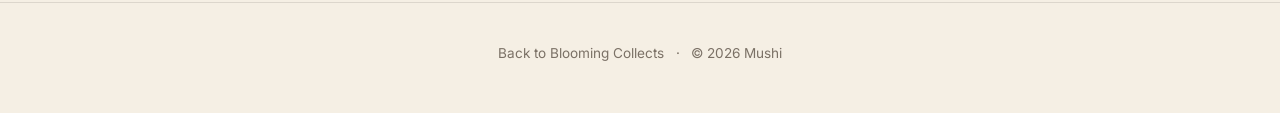
==== commit e29b3770: "Travel: add South Korea section (27 photos)" ====
--- a/travel/index.html
+++ b/travel/index.html
@@ -4,12 +4,12 @@
   <meta charset="utf-8" />
   <meta name="viewport" content="width=device-width, initial-scale=1, viewport-fit=cover" />
   <title>Travel Journal · Blooming Collects</title>
-  <meta name="description" content="A travel journal of photographs from Japan." />
+  <meta name="description" content="A travel journal of photographs from Japan and South Korea." />
   <meta name="theme-color" content="#f5efe4" />
   <link rel="preconnect" href="https://fonts.googleapis.com" />
   <link rel="preconnect" href="https://fonts.gstatic.com" crossorigin />
   <link href="https://fonts.googleapis.com/css2?family=Cormorant+Garamond:ital,wght@0,500;0,600;1,500&family=Inter:wght@400;500&family=Shippori+Mincho:wght@500&display=swap" rel="stylesheet" />
-  <link rel="stylesheet" href="/travel/travel.css?v=6" />
+  <link rel="stylesheet" href="/travel/travel.css?v=7" />
 </head>
 <body>
   <div class="progress" id="progress"></div>
@@ -41,7 +41,7 @@
     <p class="lb-count" id="lbCount"></p>
   </div>
 
-  <script src="/travel/data.js?v=6"></script>
-  <script src="/travel/travel.js?v=6"></script>
+  <script src="/travel/data.js?v=7"></script>
+  <script src="/travel/travel.js?v=7"></script>
 </body>
 </html>
--- a/travel/travel.css
+++ b/travel/travel.css
@@ -37,6 +37,7 @@
 
 .gallery { display: grid; grid-template-columns: repeat(2, 1fr); gap: clamp(.5rem, 1.6vw, 1.1rem); }
 @media (min-width: 900px) { .gallery { grid-template-columns: repeat(3, 1fr); } }
+.gallery.dense { grid-auto-flow: dense; }
 .photo { position: relative; margin: 0; padding: 0; border: 0; background: var(--cream-2); cursor: zoom-in; overflow: hidden; border-radius: 3px; aspect-ratio: var(--ar, 1); display: block; width: 100%; }
 .photo.feature { grid-column: 1 / -1; }
 @media (min-width: 900px) { .photo.feature { grid-column: span 2; grid-row: span 2; } }
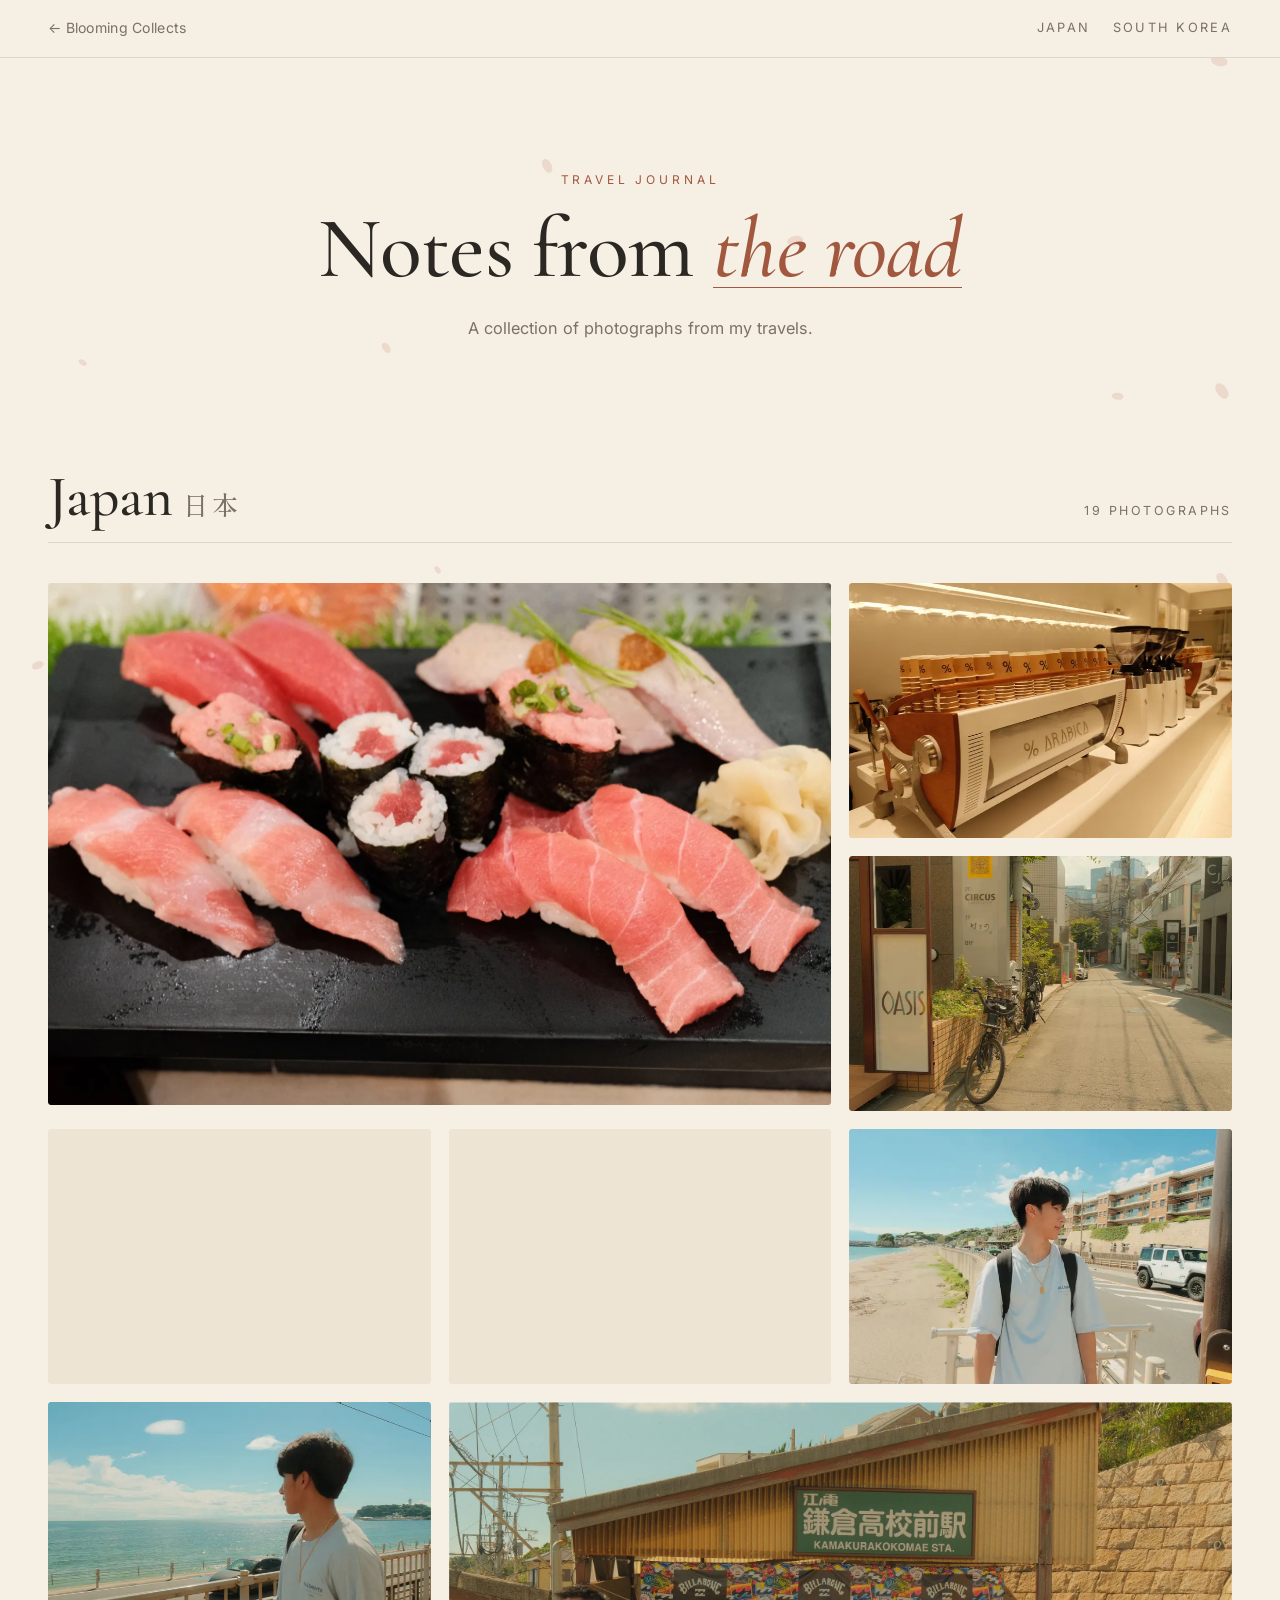
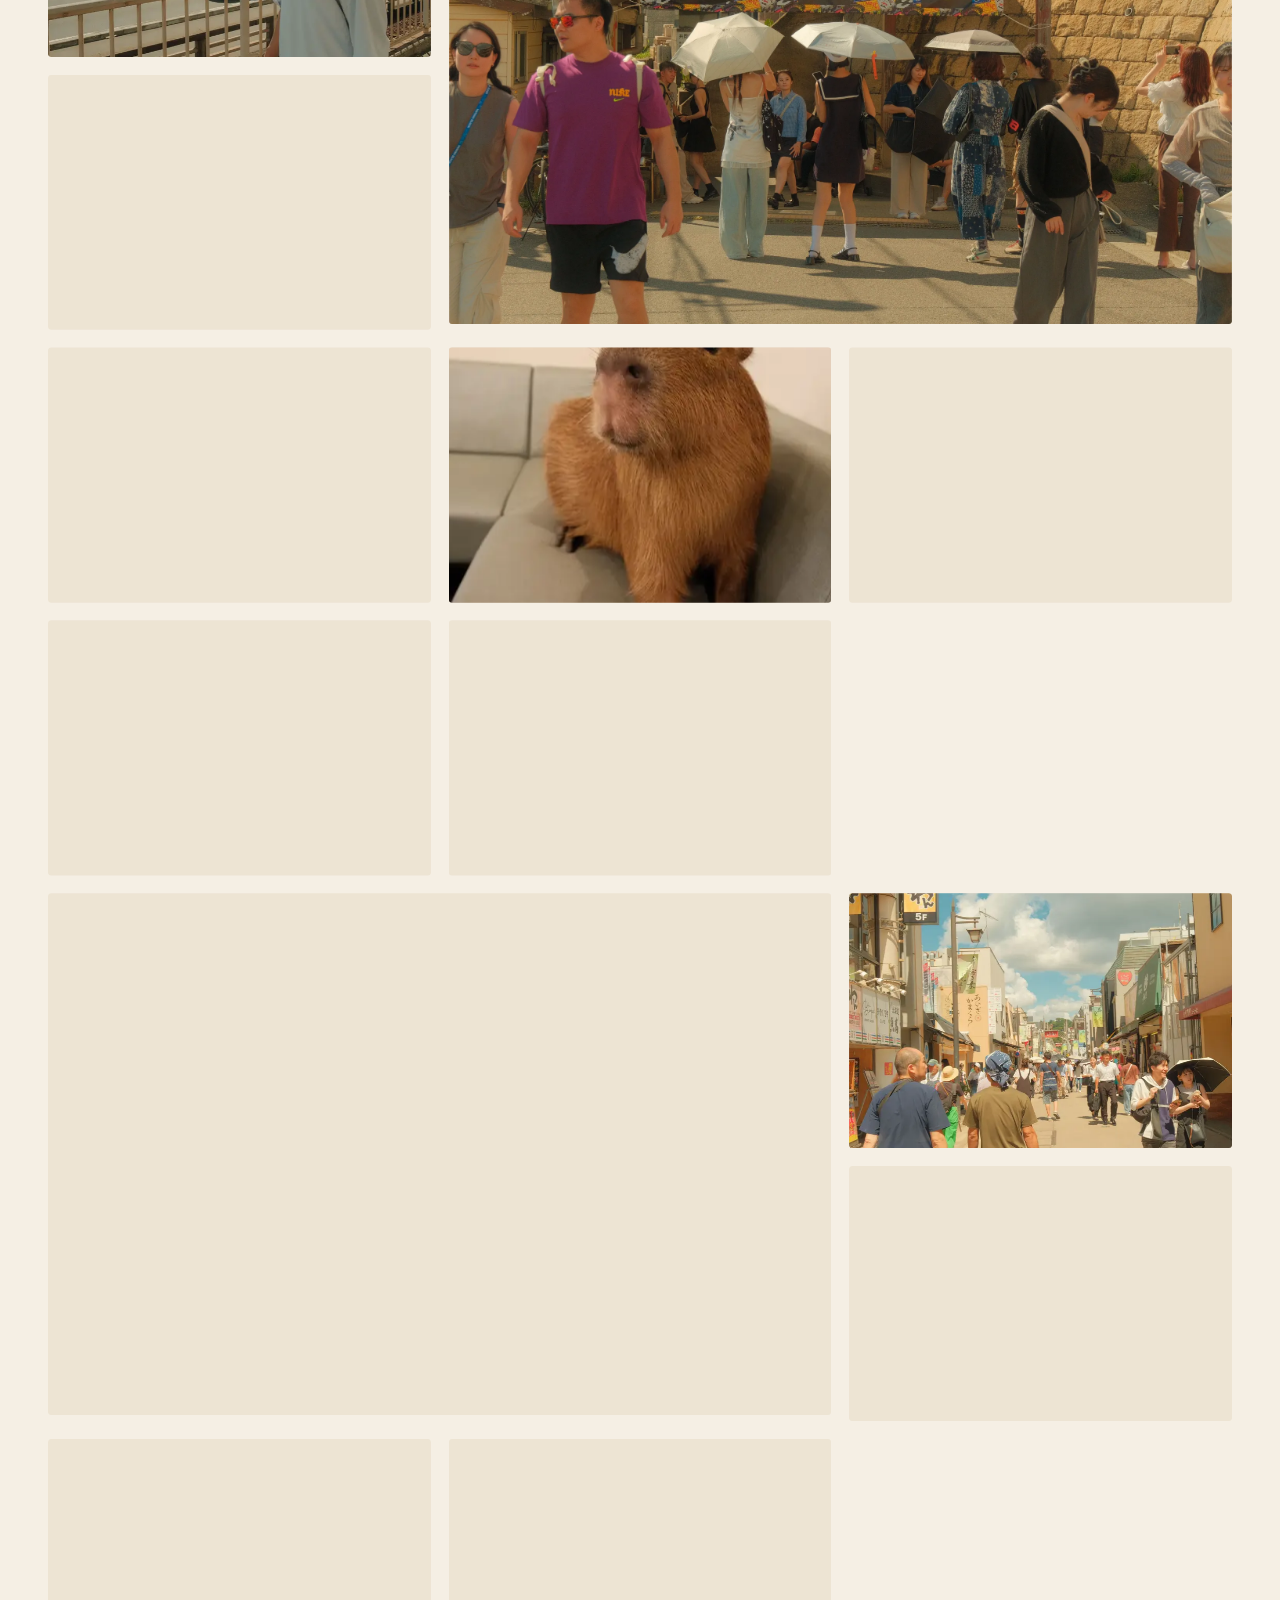
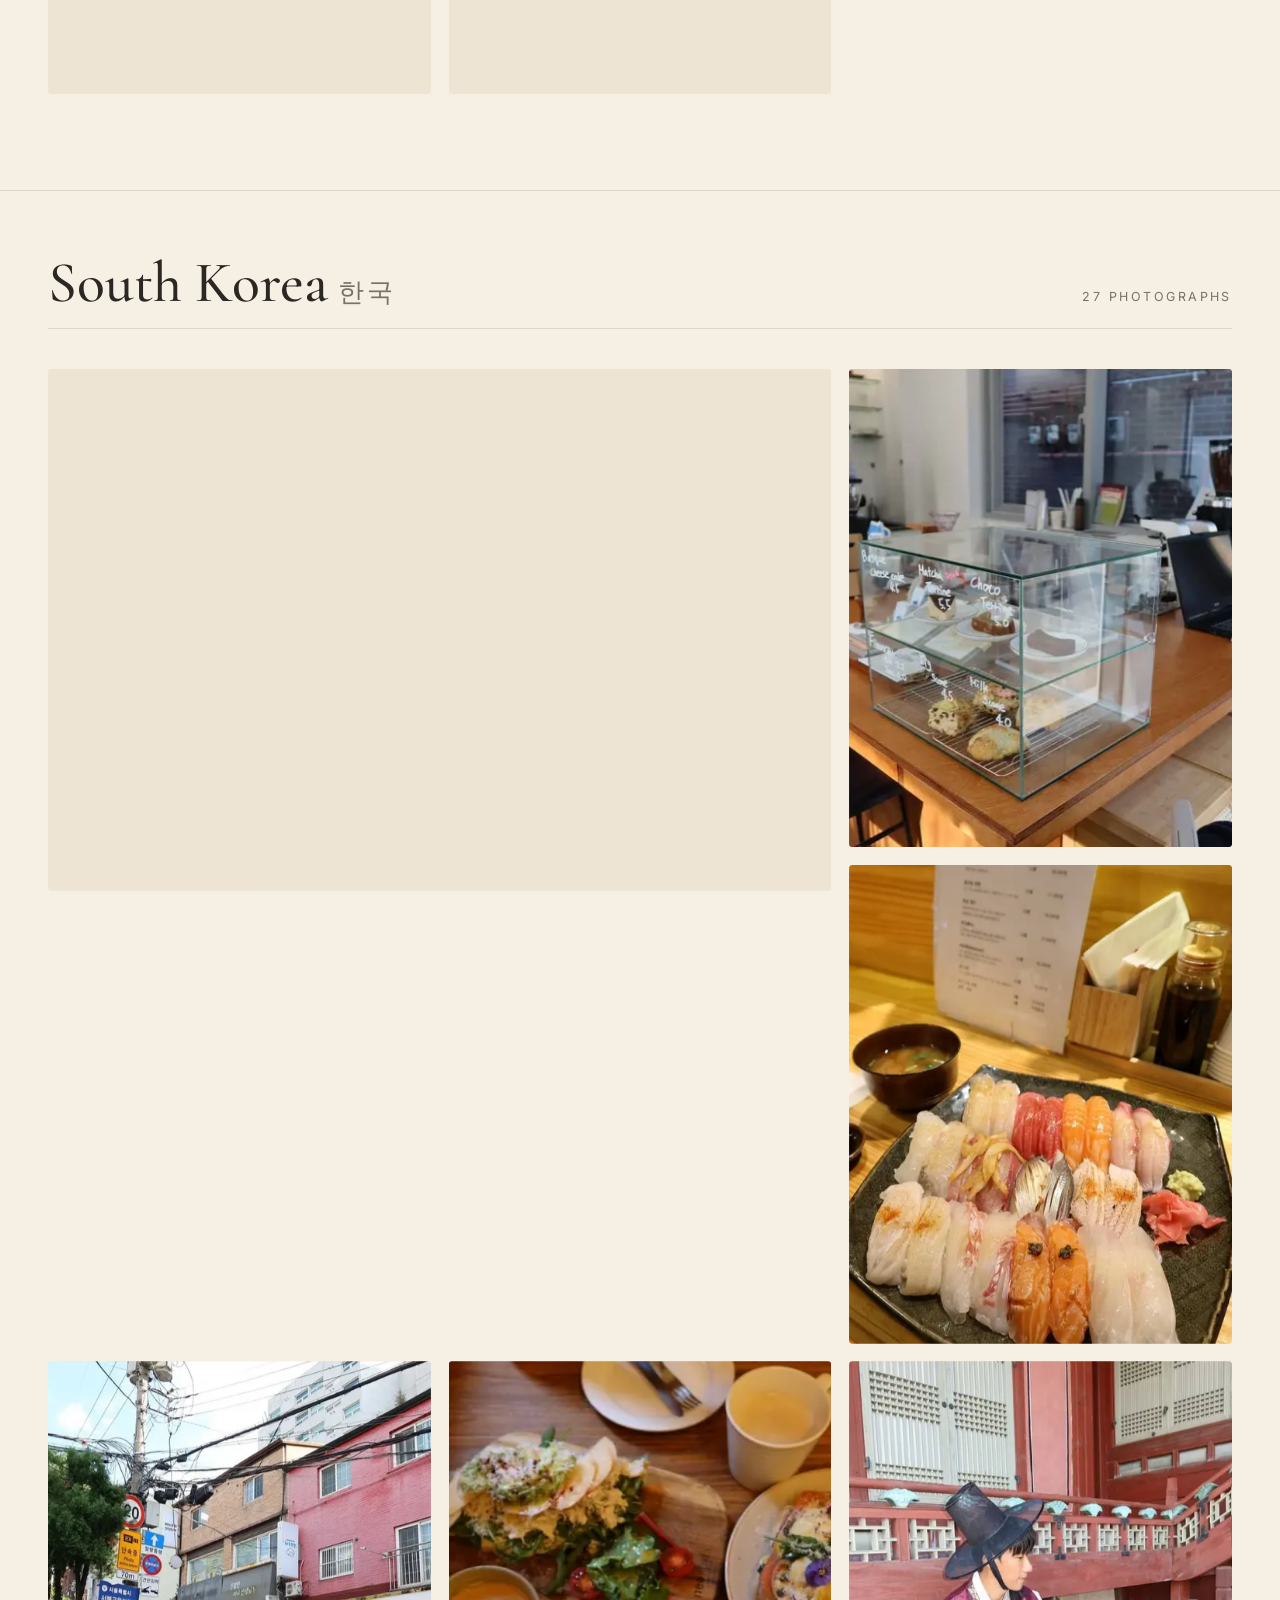
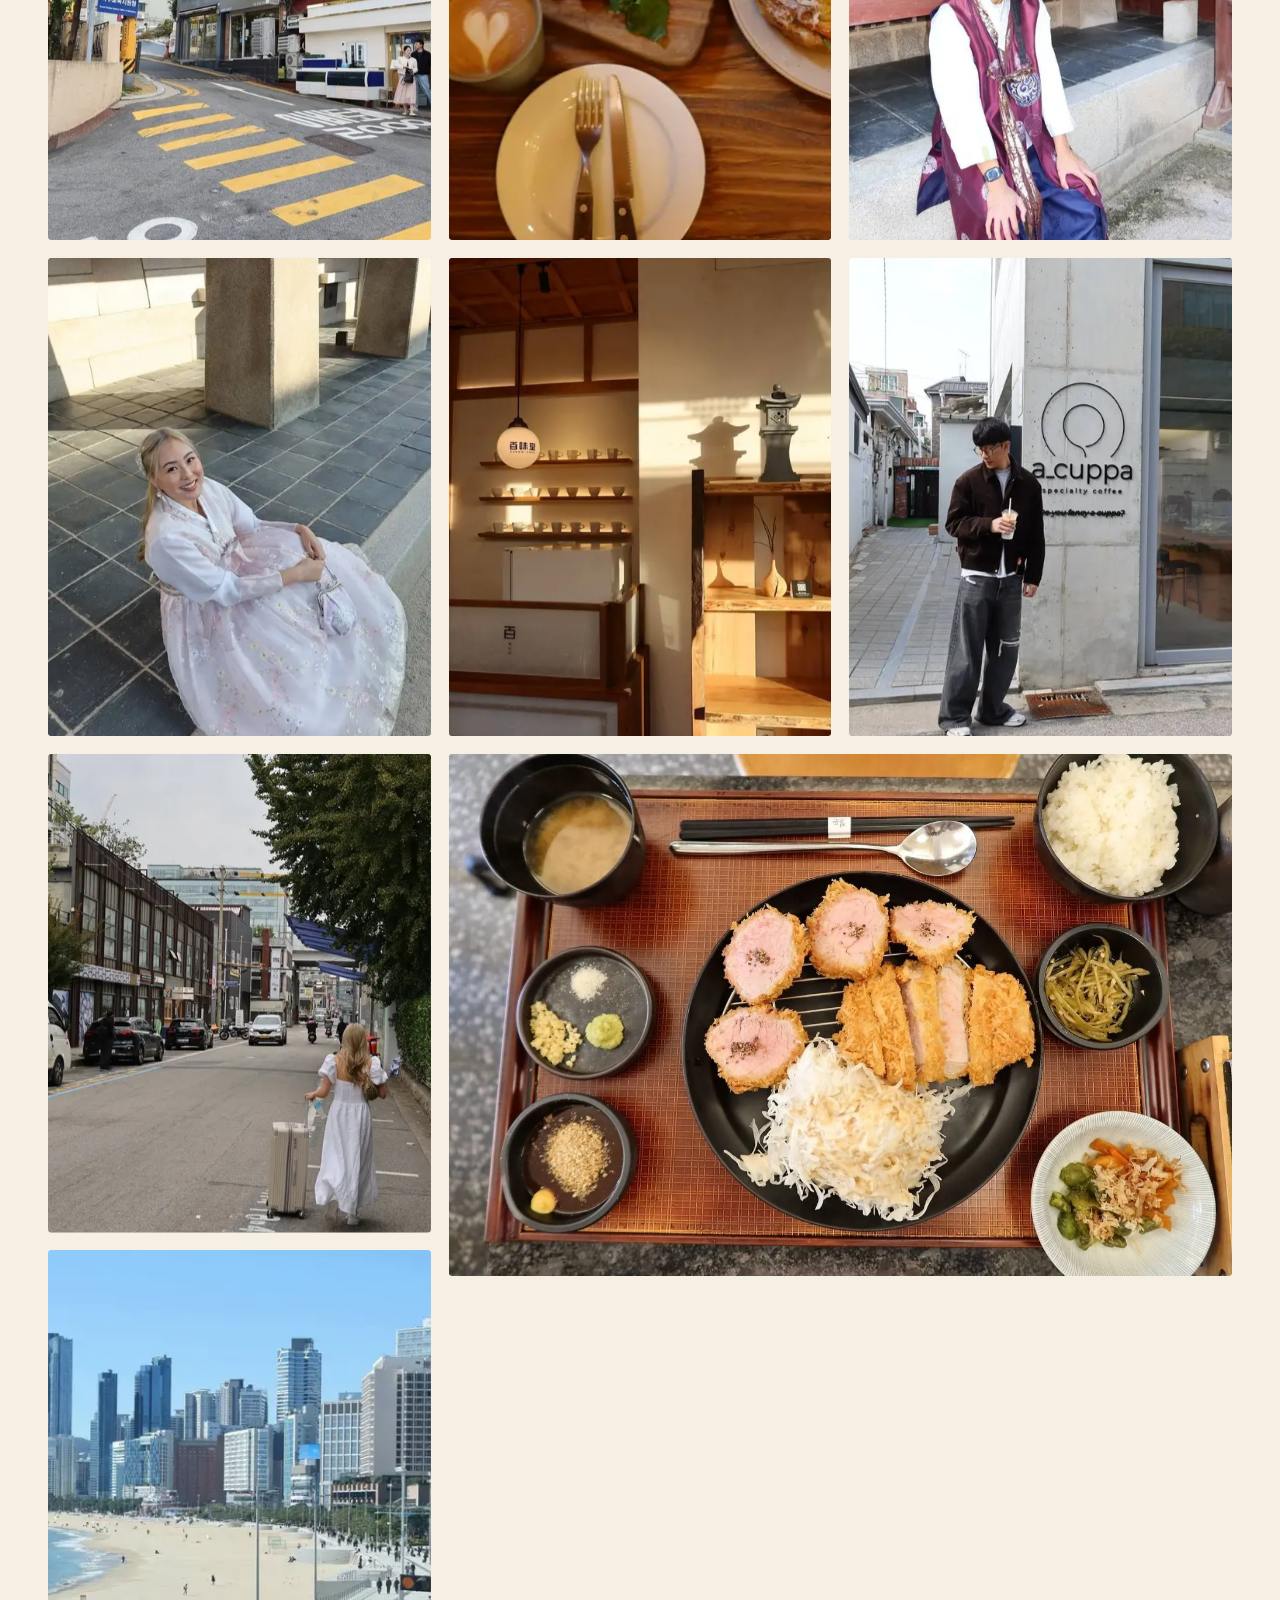
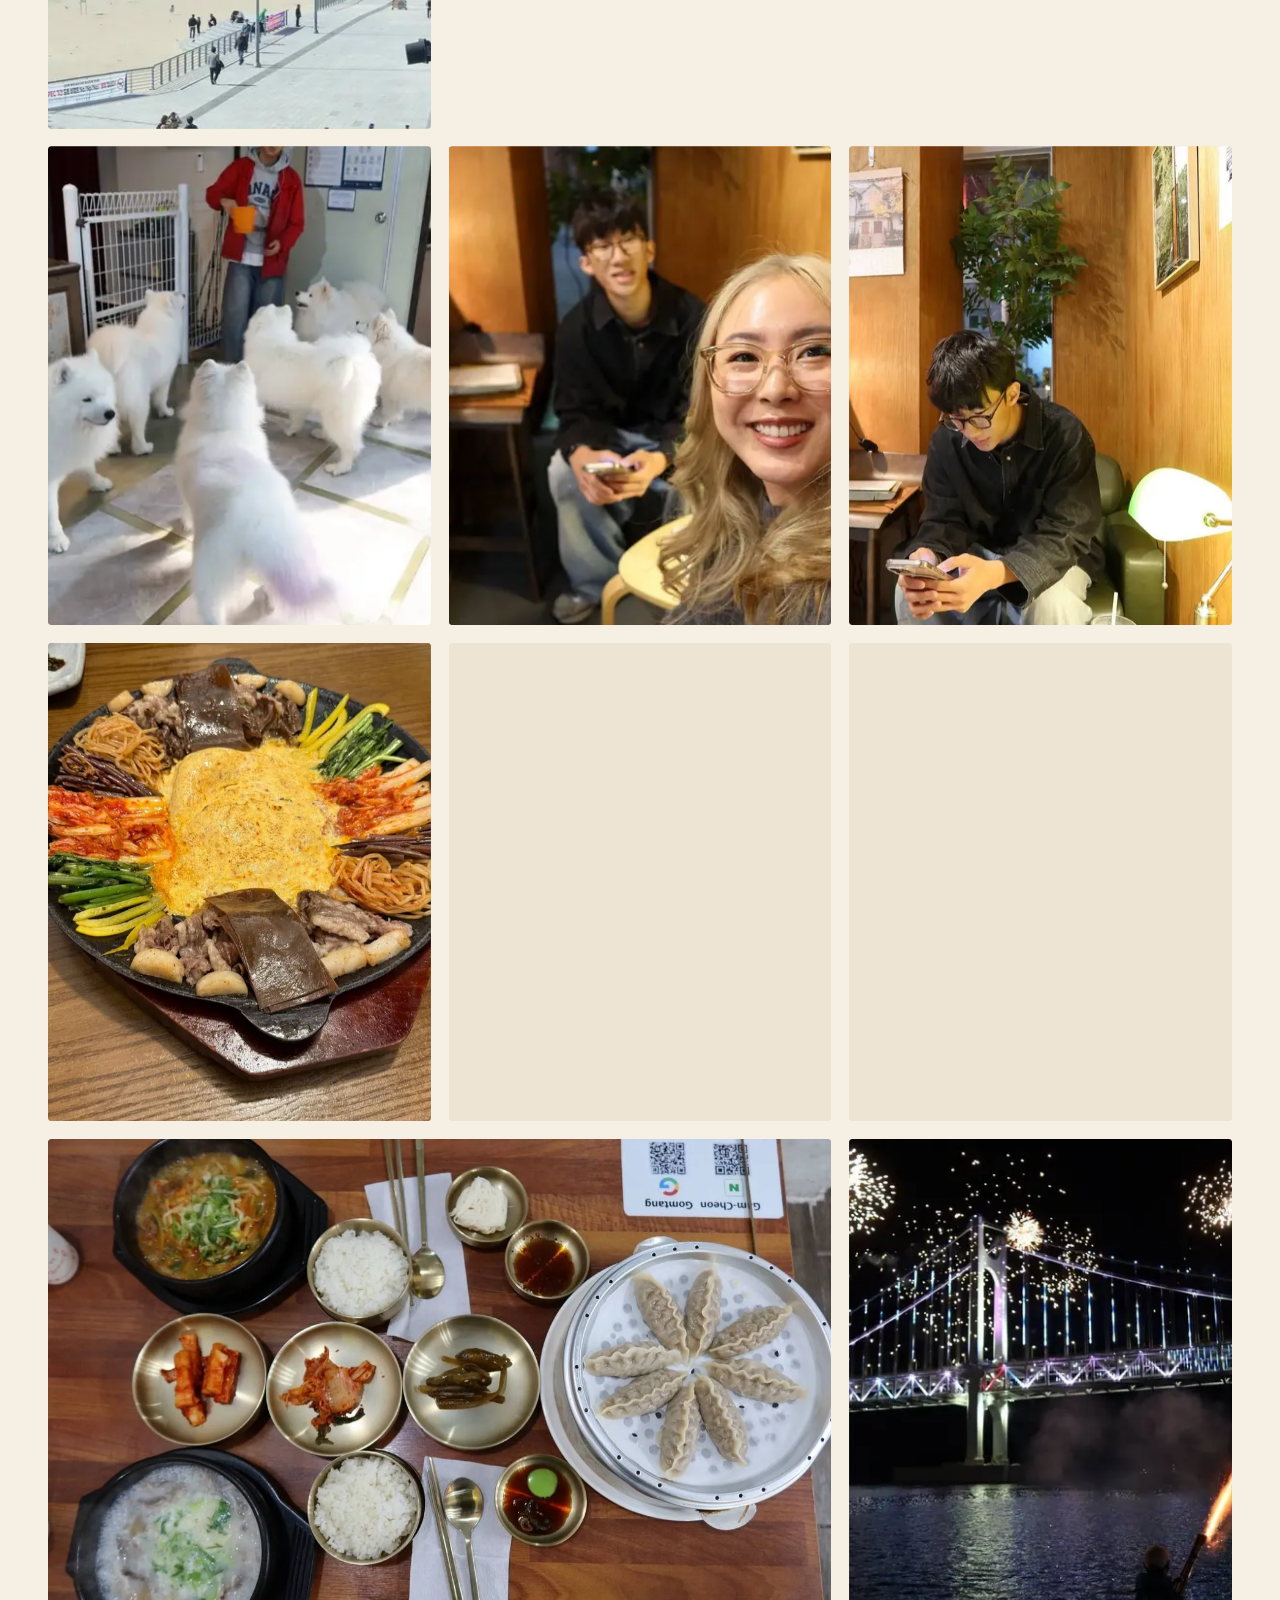
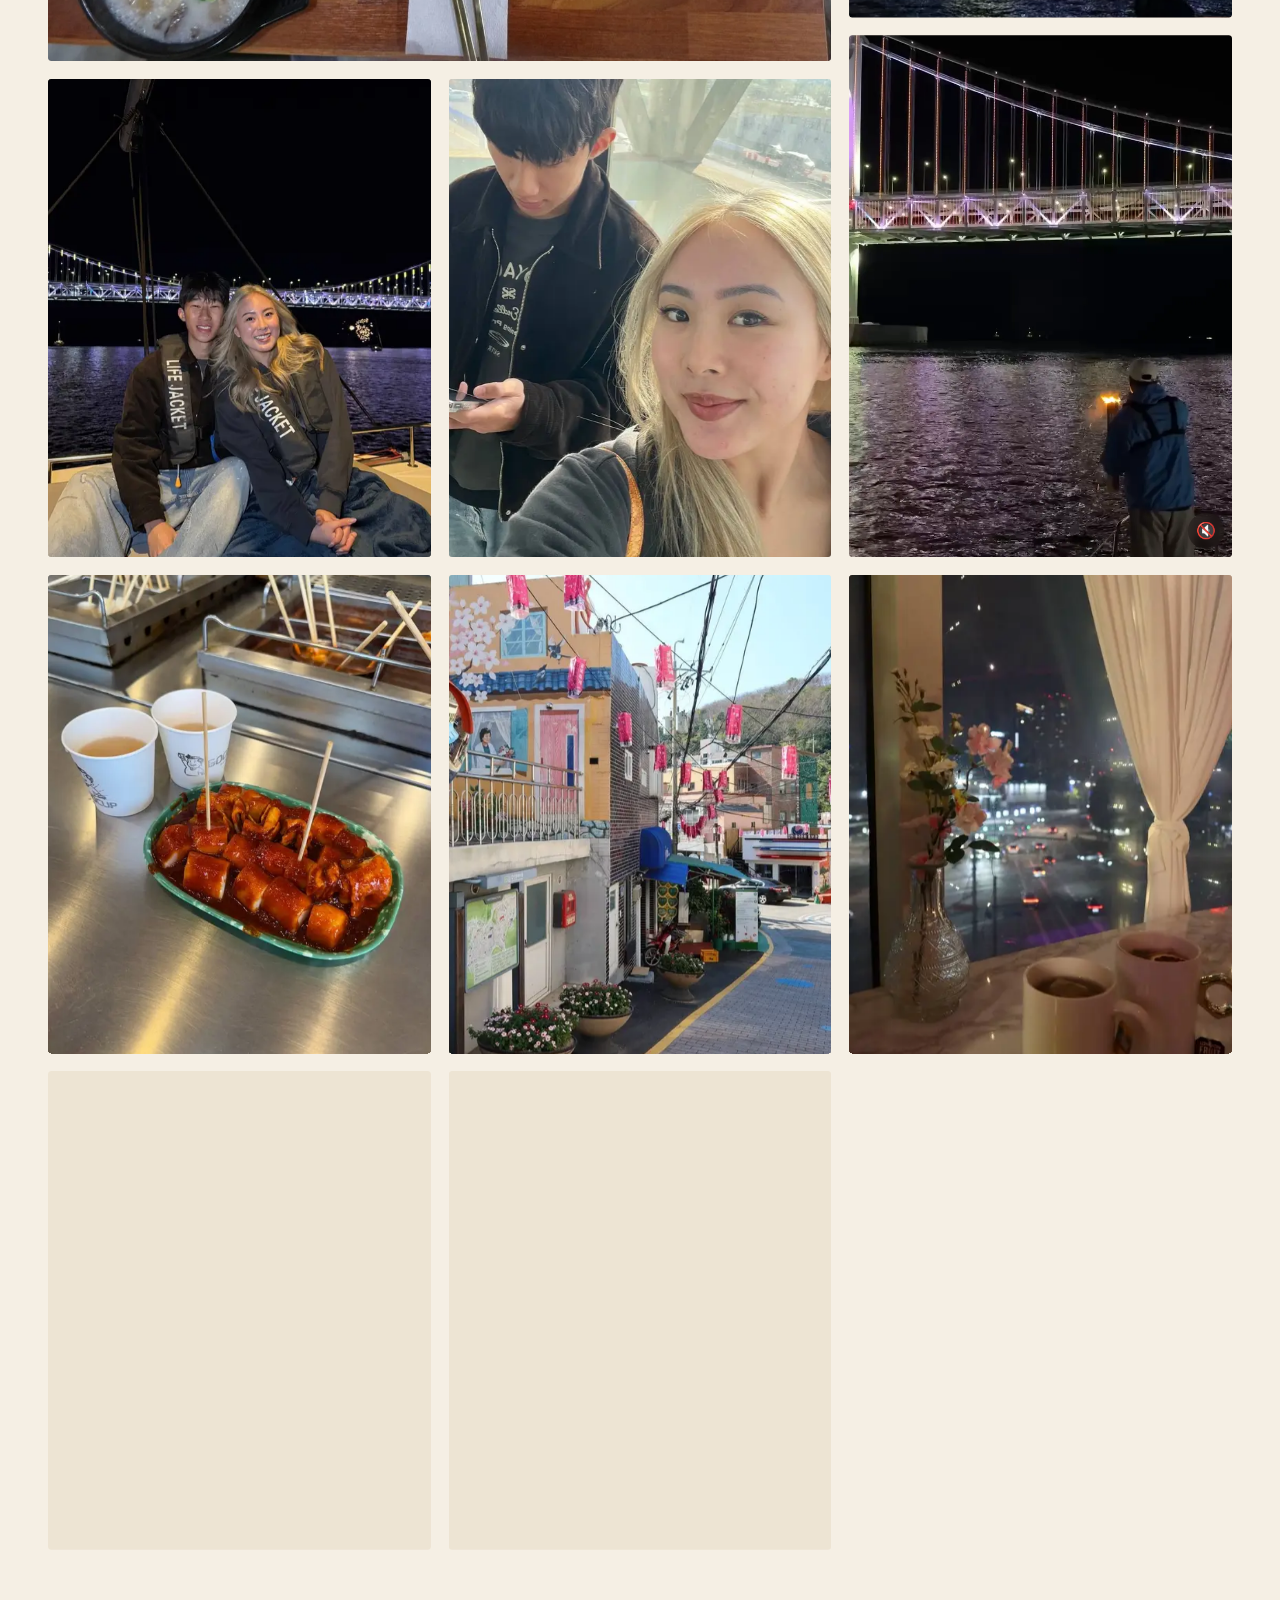
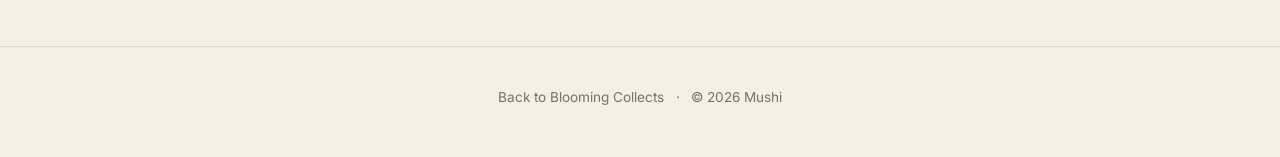
==== commit d5ee6bba: "Travel: autoplaying Gwangan fireworks clip in Korea" ====
--- a/travel/index.html
+++ b/travel/index.html
@@ -9,7 +9,7 @@
   <link rel="preconnect" href="https://fonts.googleapis.com" />
   <link rel="preconnect" href="https://fonts.gstatic.com" crossorigin />
   <link href="https://fonts.googleapis.com/css2?family=Cormorant+Garamond:ital,wght@0,500;0,600;1,500&family=Inter:wght@400;500&family=Shippori+Mincho:wght@500&display=swap" rel="stylesheet" />
-  <link rel="stylesheet" href="/travel/travel.css?v=7" />
+  <link rel="stylesheet" href="/travel/travel.css?v=8" />
 </head>
 <body>
   <div class="progress" id="progress"></div>
@@ -41,7 +41,7 @@
     <p class="lb-count" id="lbCount"></p>
   </div>
 
-  <script src="/travel/data.js?v=7"></script>
-  <script src="/travel/travel.js?v=7"></script>
+  <script src="/travel/data.js?v=8"></script>
+  <script src="/travel/travel.js?v=8"></script>
 </body>
 </html>
--- a/travel/travel.css
+++ b/travel/travel.css
@@ -38,6 +38,9 @@
 .gallery { display: grid; grid-template-columns: repeat(2, 1fr); gap: clamp(.5rem, 1.6vw, 1.1rem); }
 @media (min-width: 900px) { .gallery { grid-template-columns: repeat(3, 1fr); } }
 .gallery.dense { grid-auto-flow: dense; }
+.photo.clip { grid-row: span 2; aspect-ratio: auto; cursor: default; }
+.photo.clip video { position: absolute; inset: 0; width: 100%; height: 100%; object-fit: cover; object-position: 65% center; display: block; }
+.clip-sound { position: absolute; right: .5rem; bottom: .5rem; width: 2.25rem; height: 2.25rem; border: 0; border-radius: 50%; background: rgba(30, 24, 20, .45); color: #fff; font-size: 1rem; line-height: 1; cursor: pointer; backdrop-filter: blur(4px); -webkit-backdrop-filter: blur(4px); }
 .photo { position: relative; margin: 0; padding: 0; border: 0; background: var(--cream-2); cursor: zoom-in; overflow: hidden; border-radius: 3px; aspect-ratio: var(--ar, 1); display: block; width: 100%; }
 .photo.feature { grid-column: 1 / -1; }
 @media (min-width: 900px) { .photo.feature { grid-column: span 2; grid-row: span 2; } }
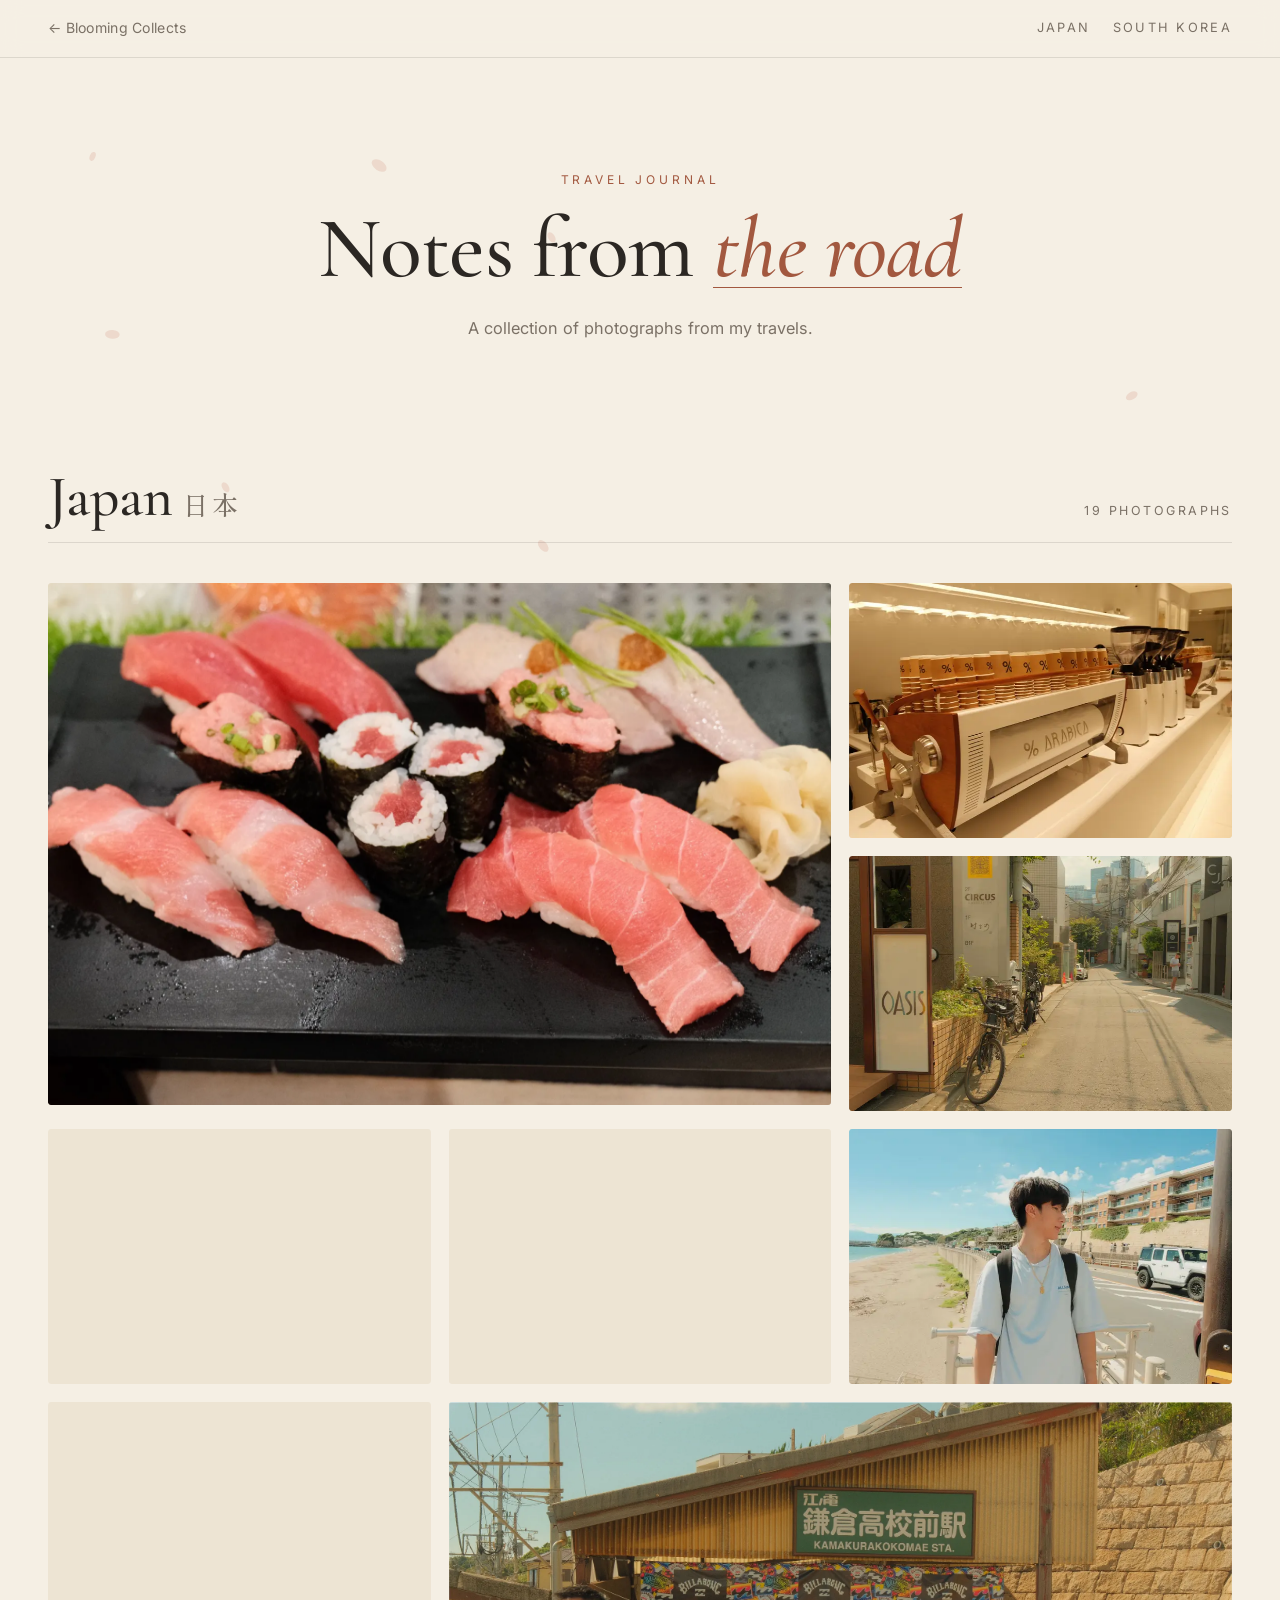
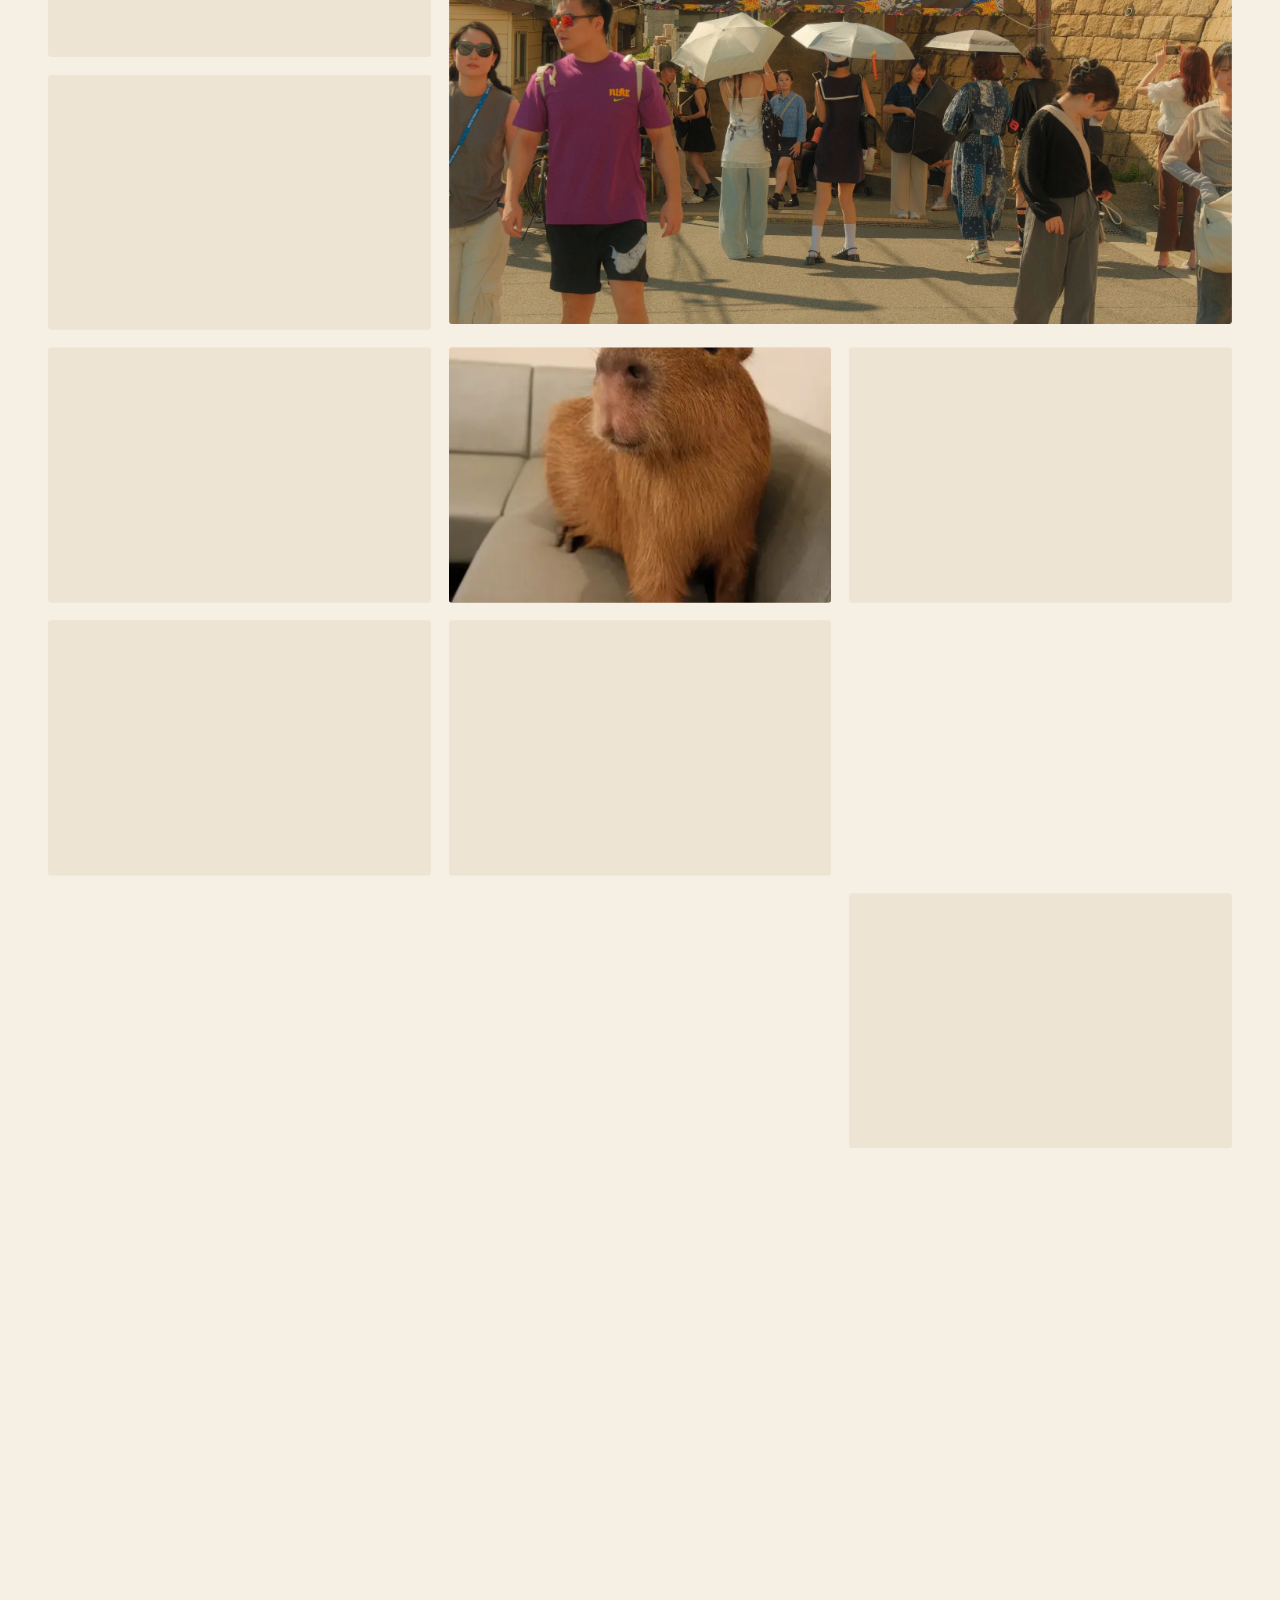
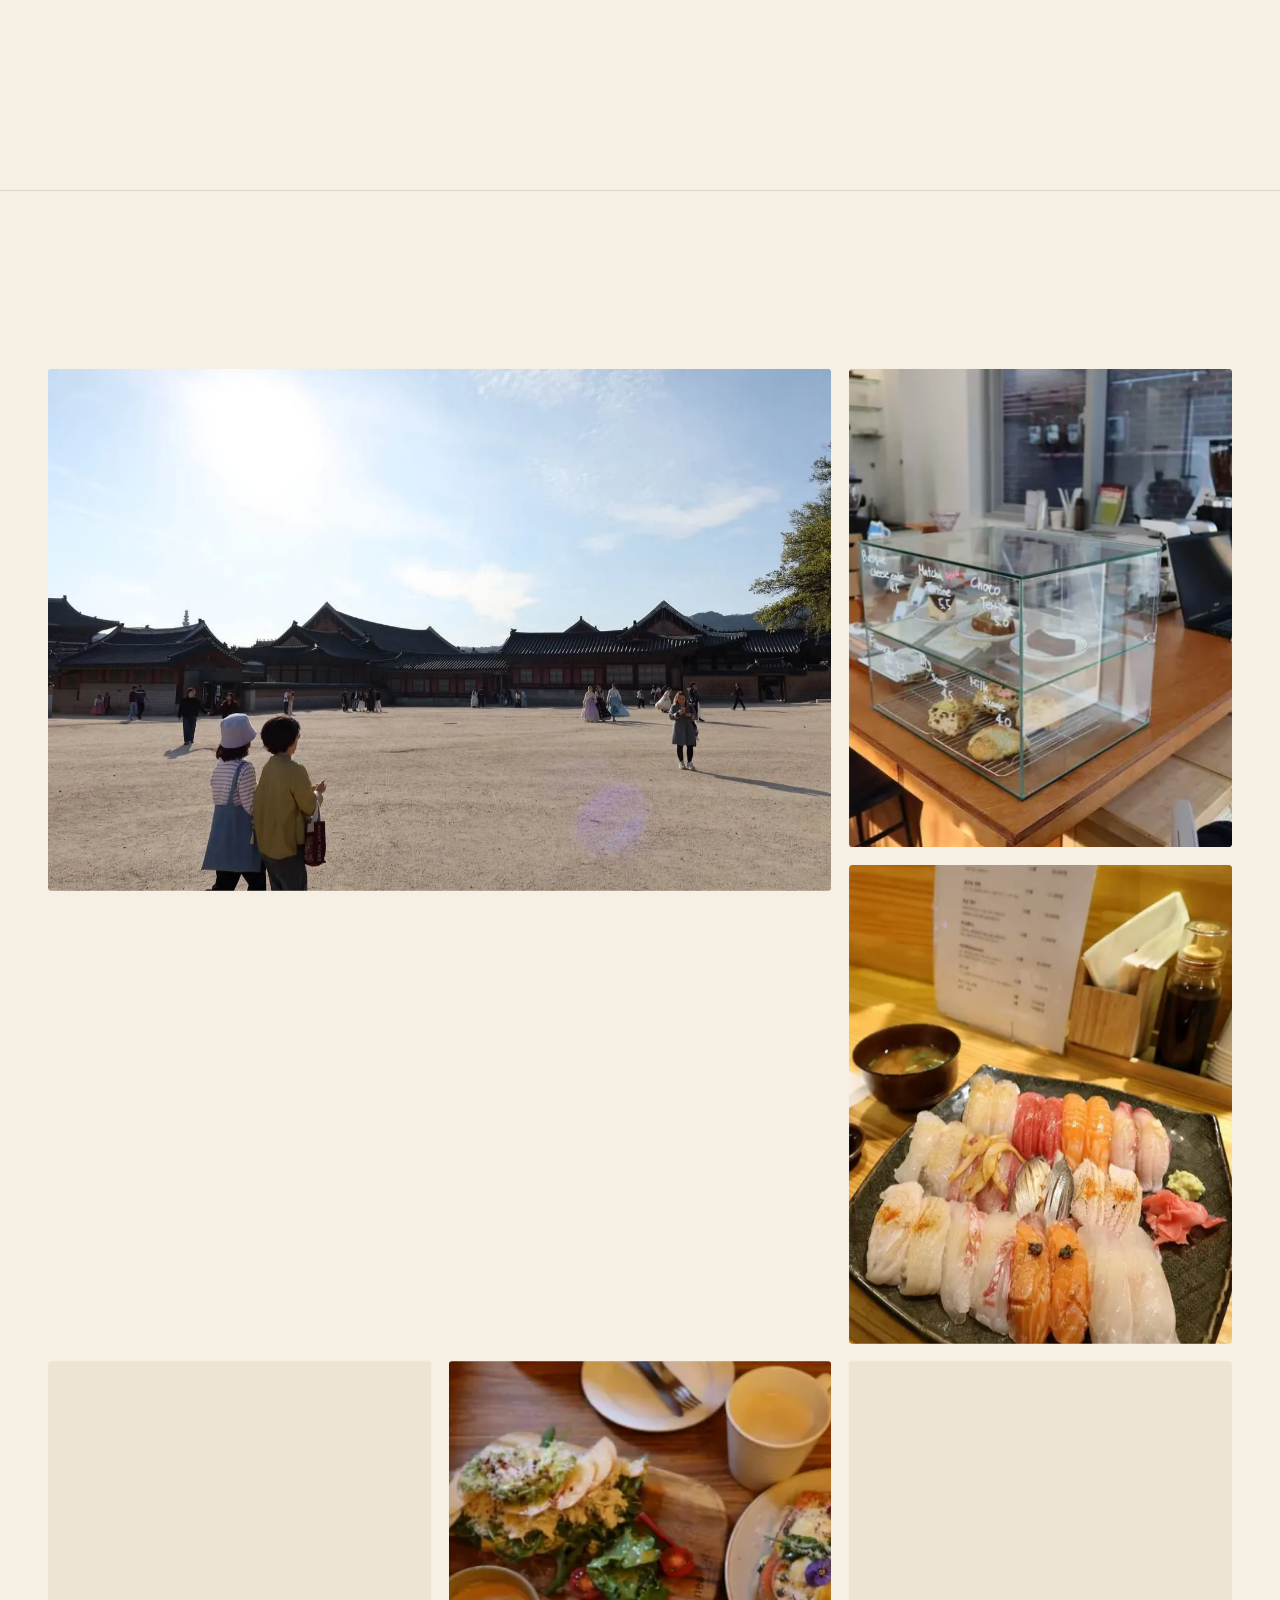
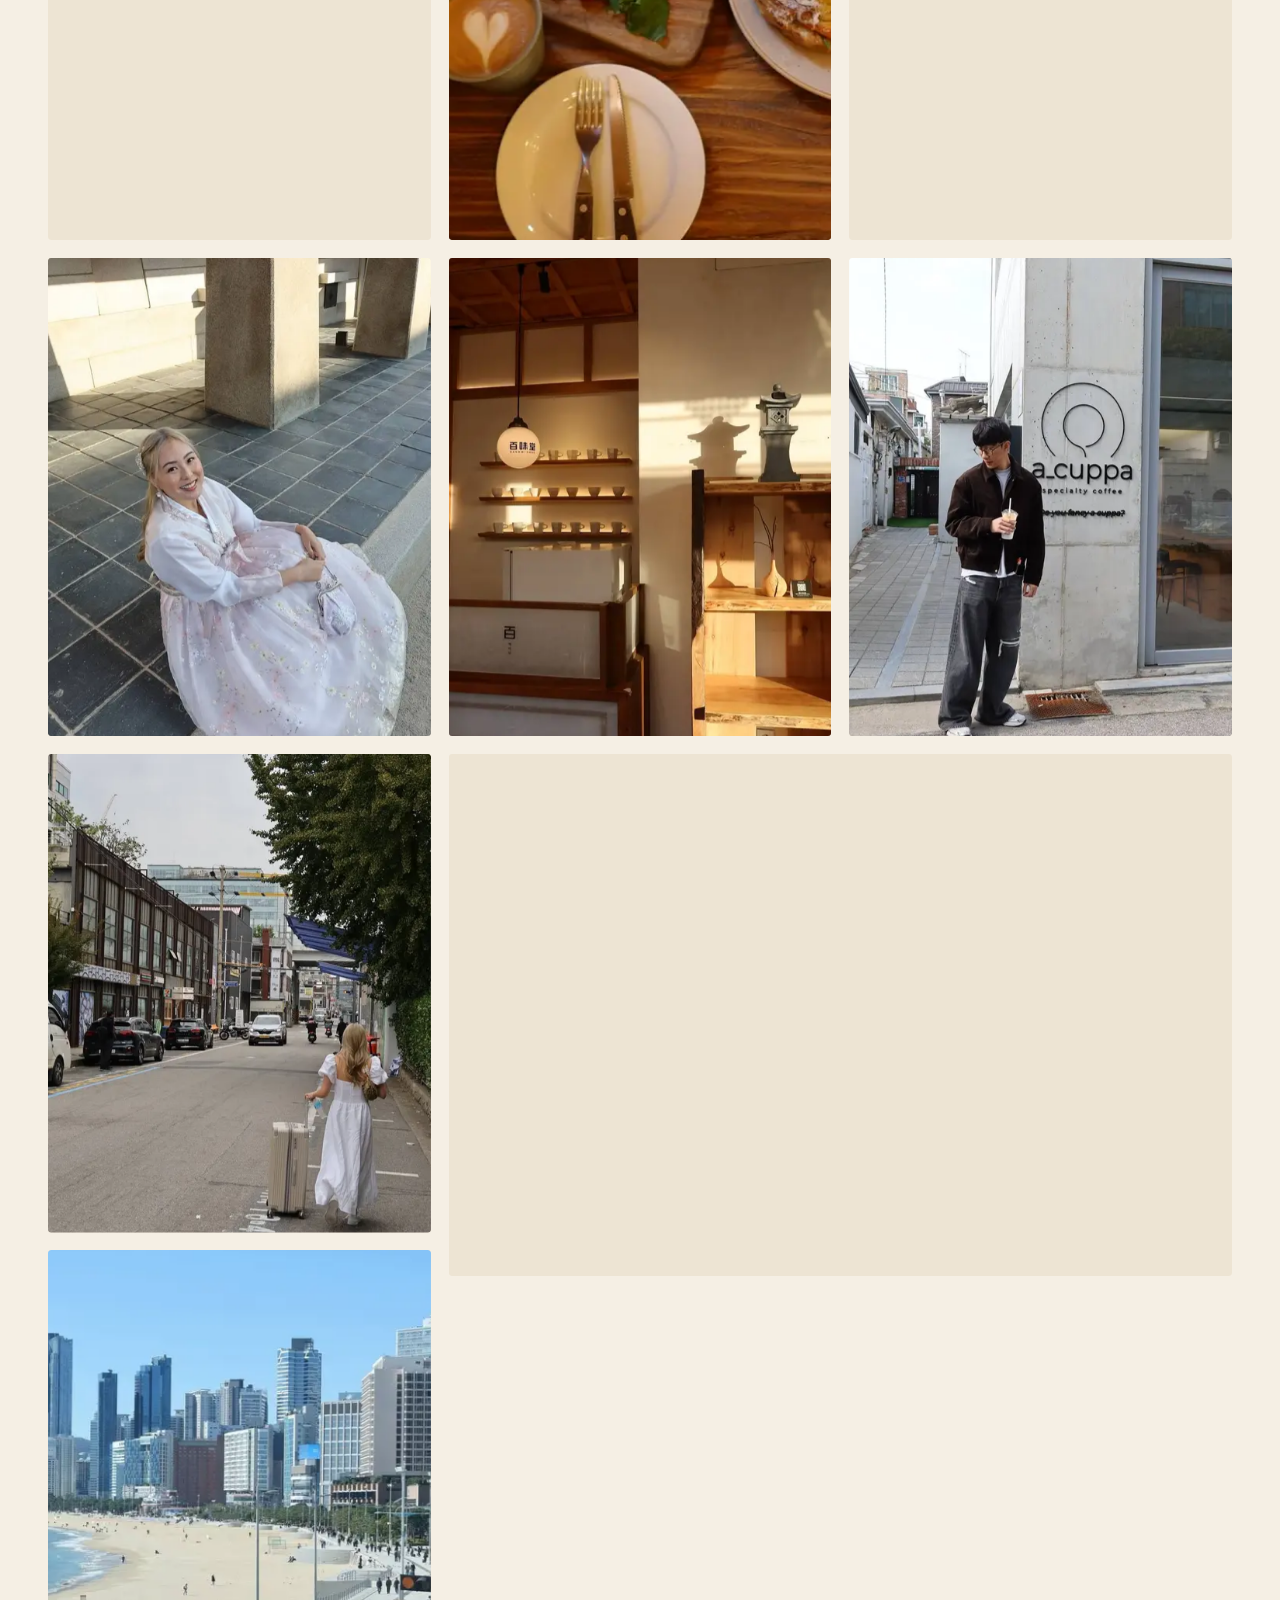
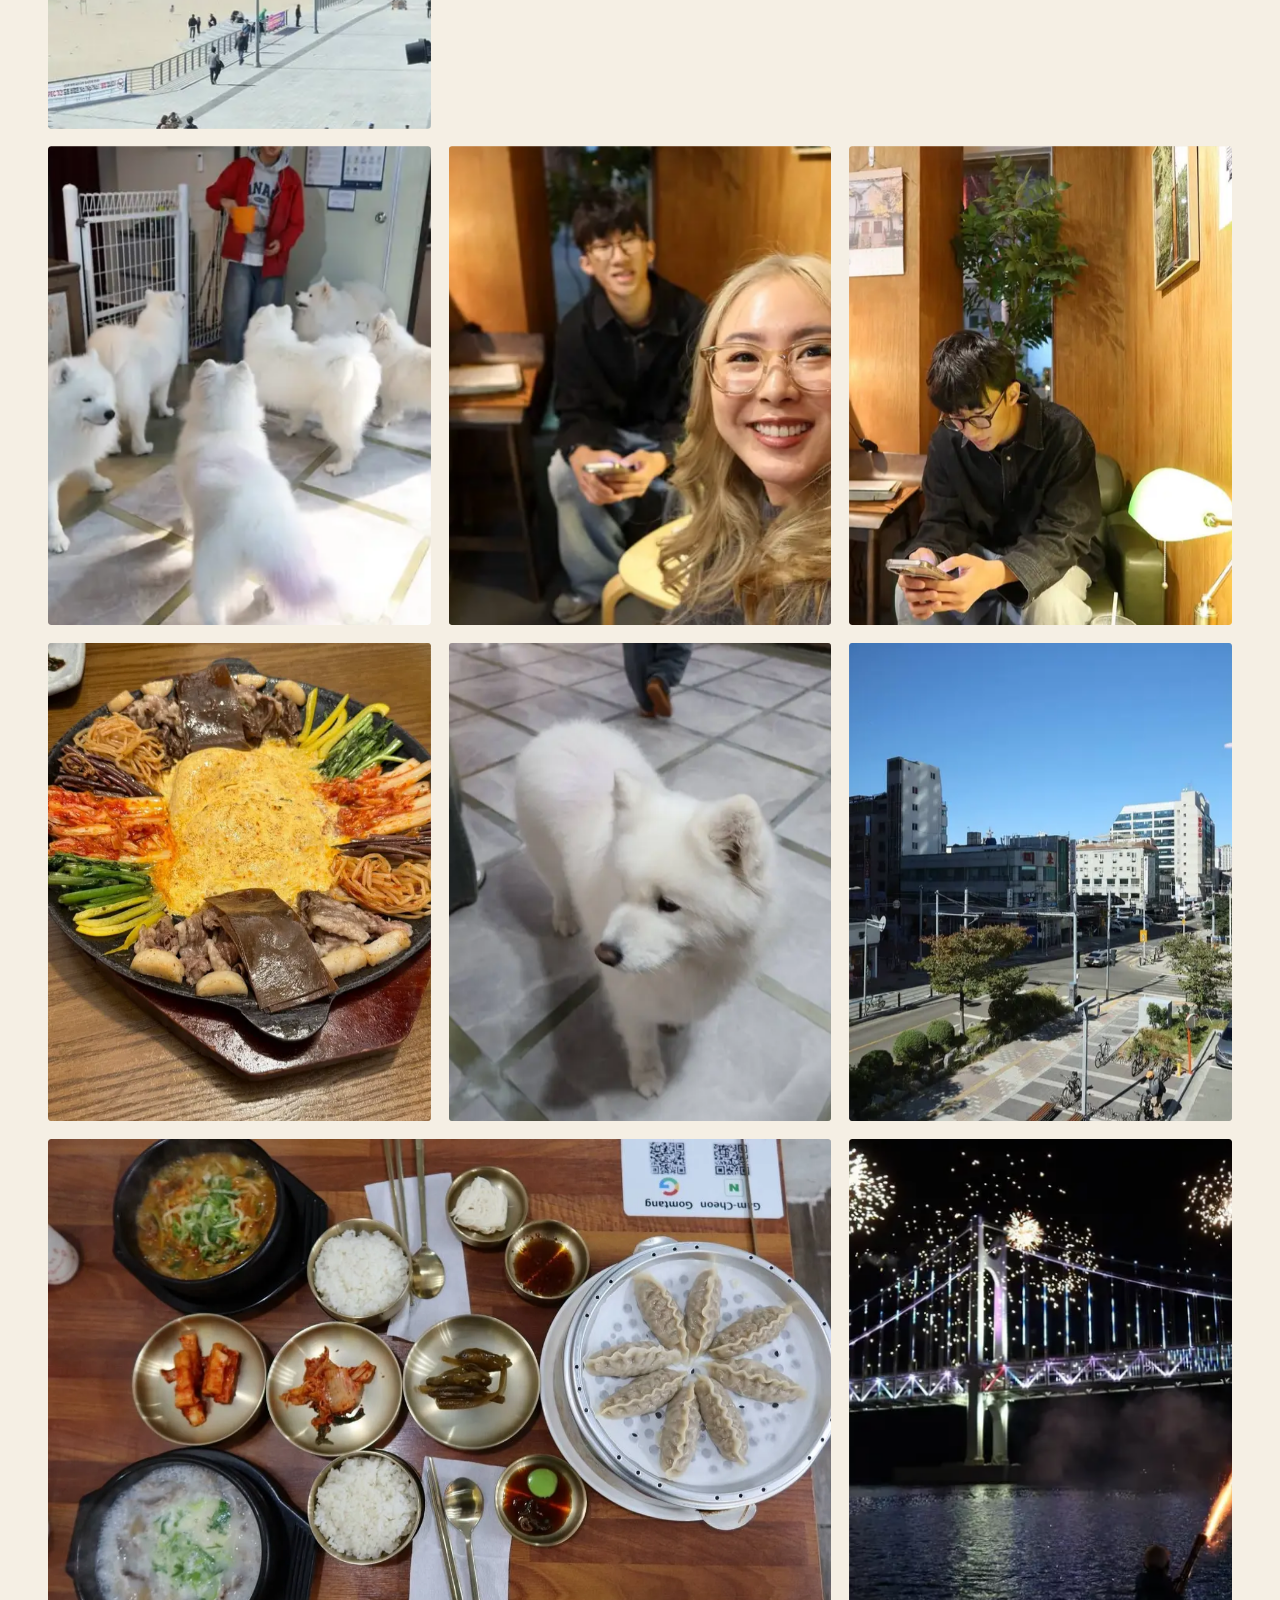
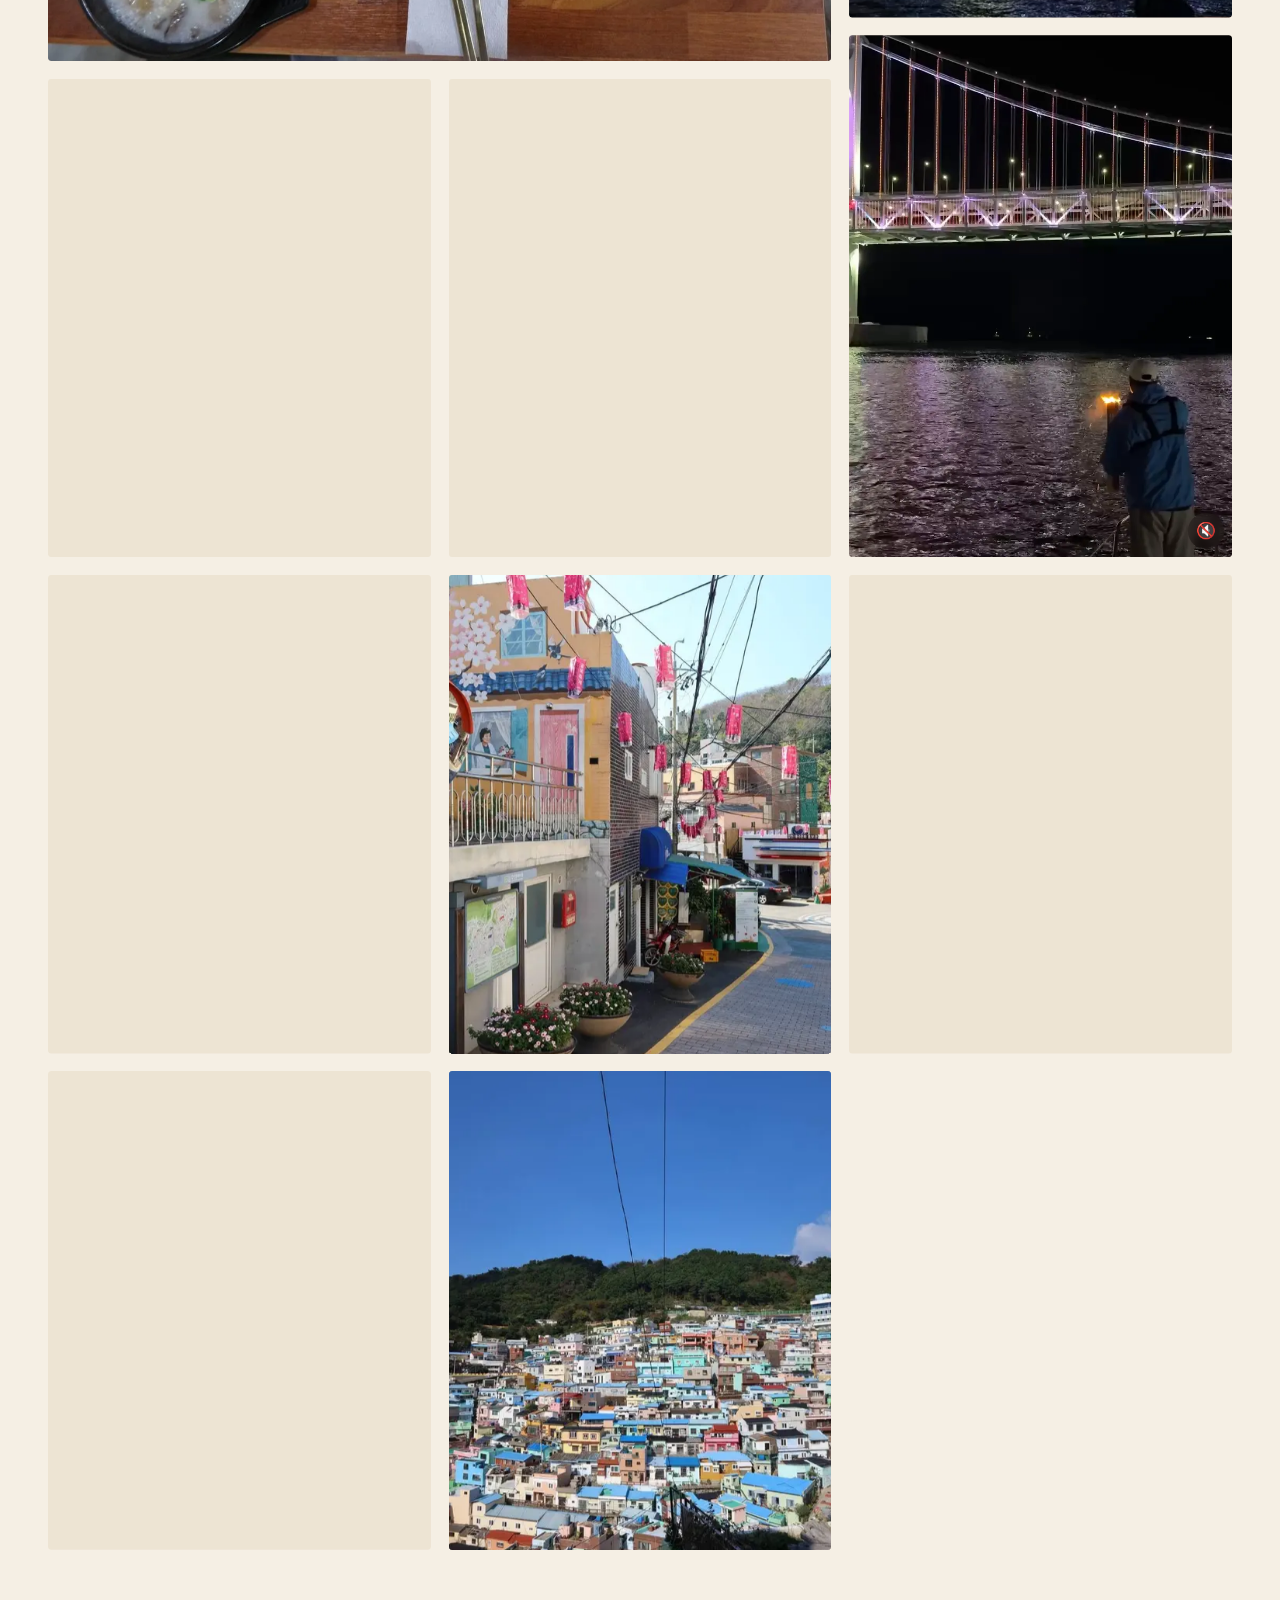
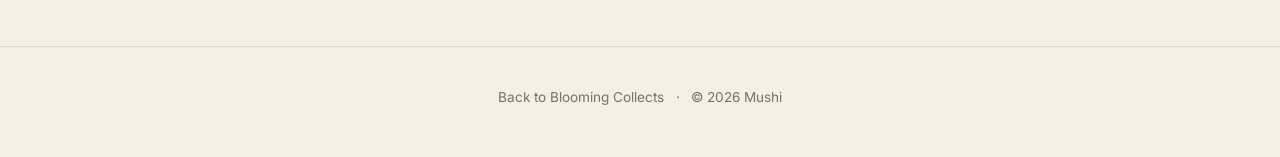
==== commit 51cb3e33: "Travel: clip plays on page load, keeps looping, Low Power Mode fallback" ====
--- a/travel/index.html
+++ b/travel/index.html
@@ -9,7 +9,7 @@
   <link rel="preconnect" href="https://fonts.googleapis.com" />
   <link rel="preconnect" href="https://fonts.gstatic.com" crossorigin />
   <link href="https://fonts.googleapis.com/css2?family=Cormorant+Garamond:ital,wght@0,500;0,600;1,500&family=Inter:wght@400;500&family=Shippori+Mincho:wght@500&display=swap" rel="stylesheet" />
-  <link rel="stylesheet" href="/travel/travel.css?v=8" />
+  <link rel="stylesheet" href="/travel/travel.css?v=9" />
 </head>
 <body>
   <div class="progress" id="progress"></div>
@@ -41,7 +41,7 @@
     <p class="lb-count" id="lbCount"></p>
   </div>
 
-  <script src="/travel/data.js?v=8"></script>
-  <script src="/travel/travel.js?v=8"></script>
+  <script src="/travel/data.js?v=9"></script>
+  <script src="/travel/travel.js?v=9"></script>
 </body>
 </html>
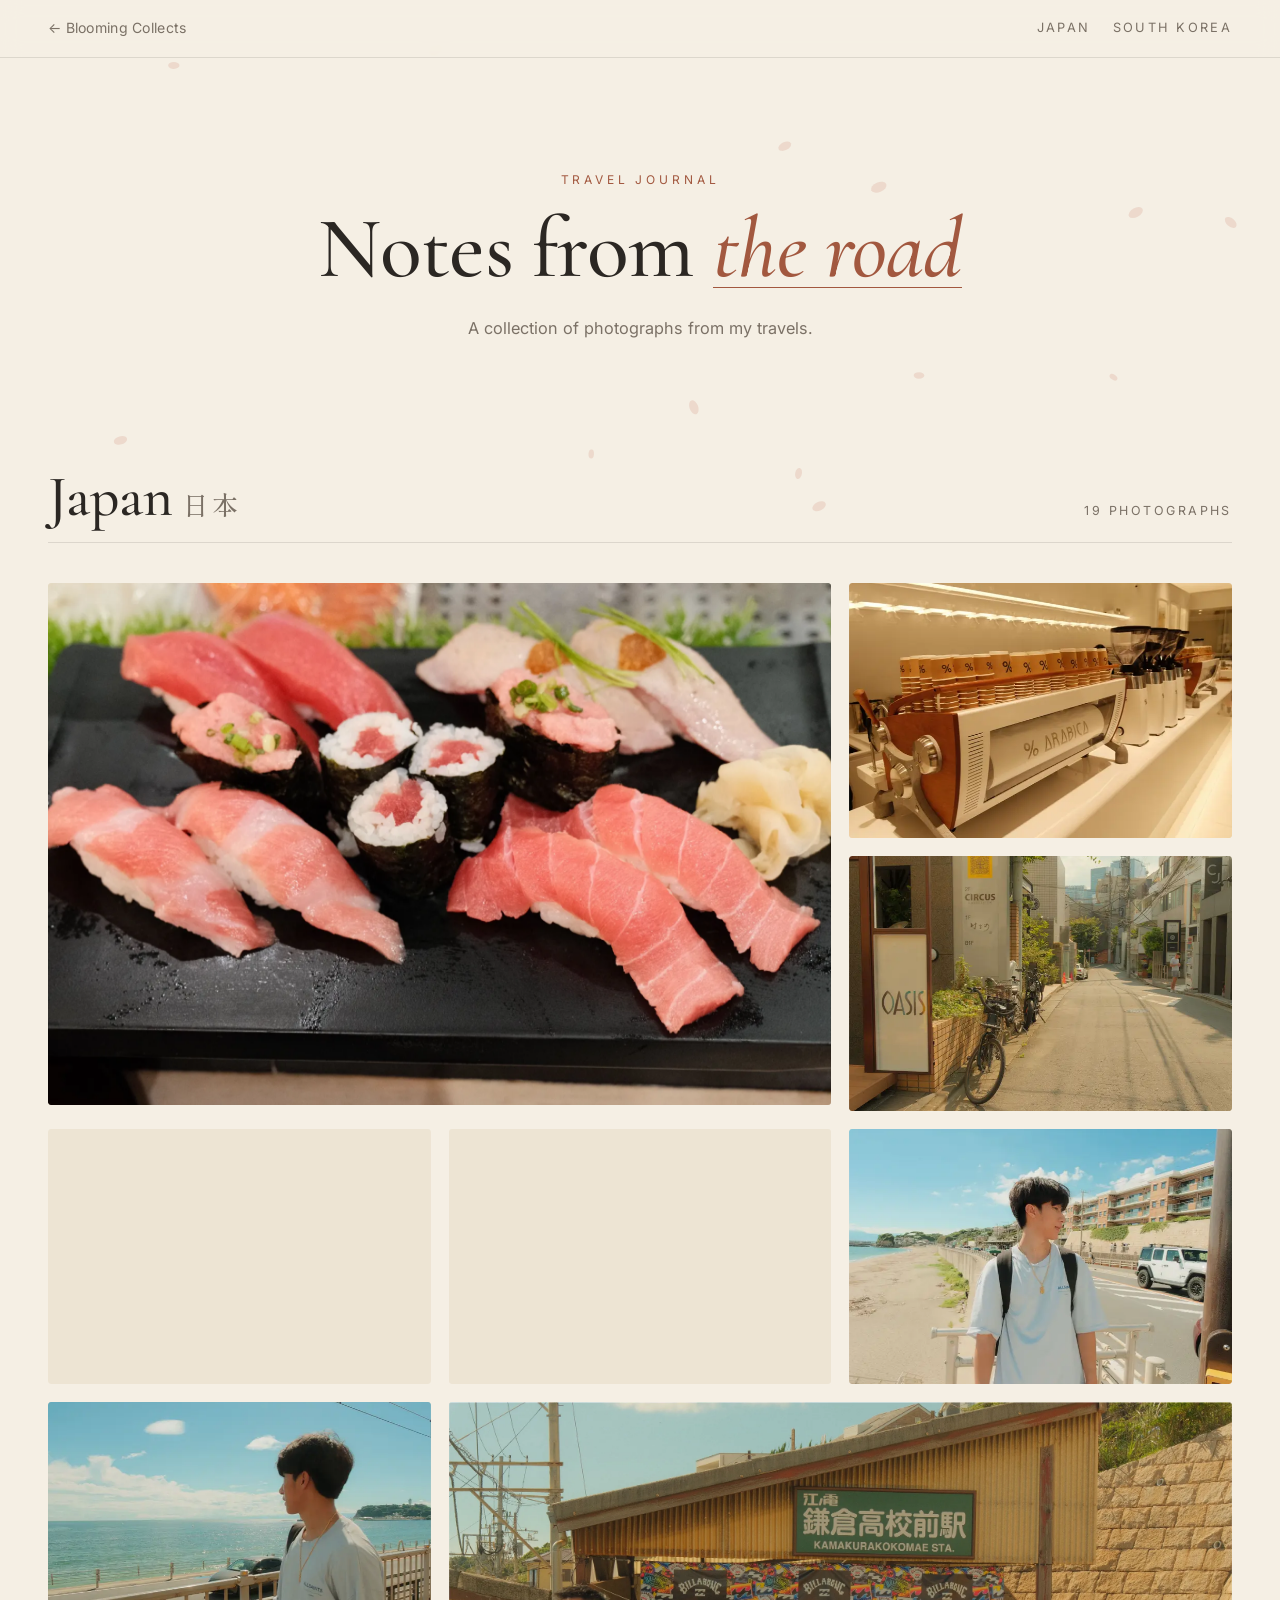
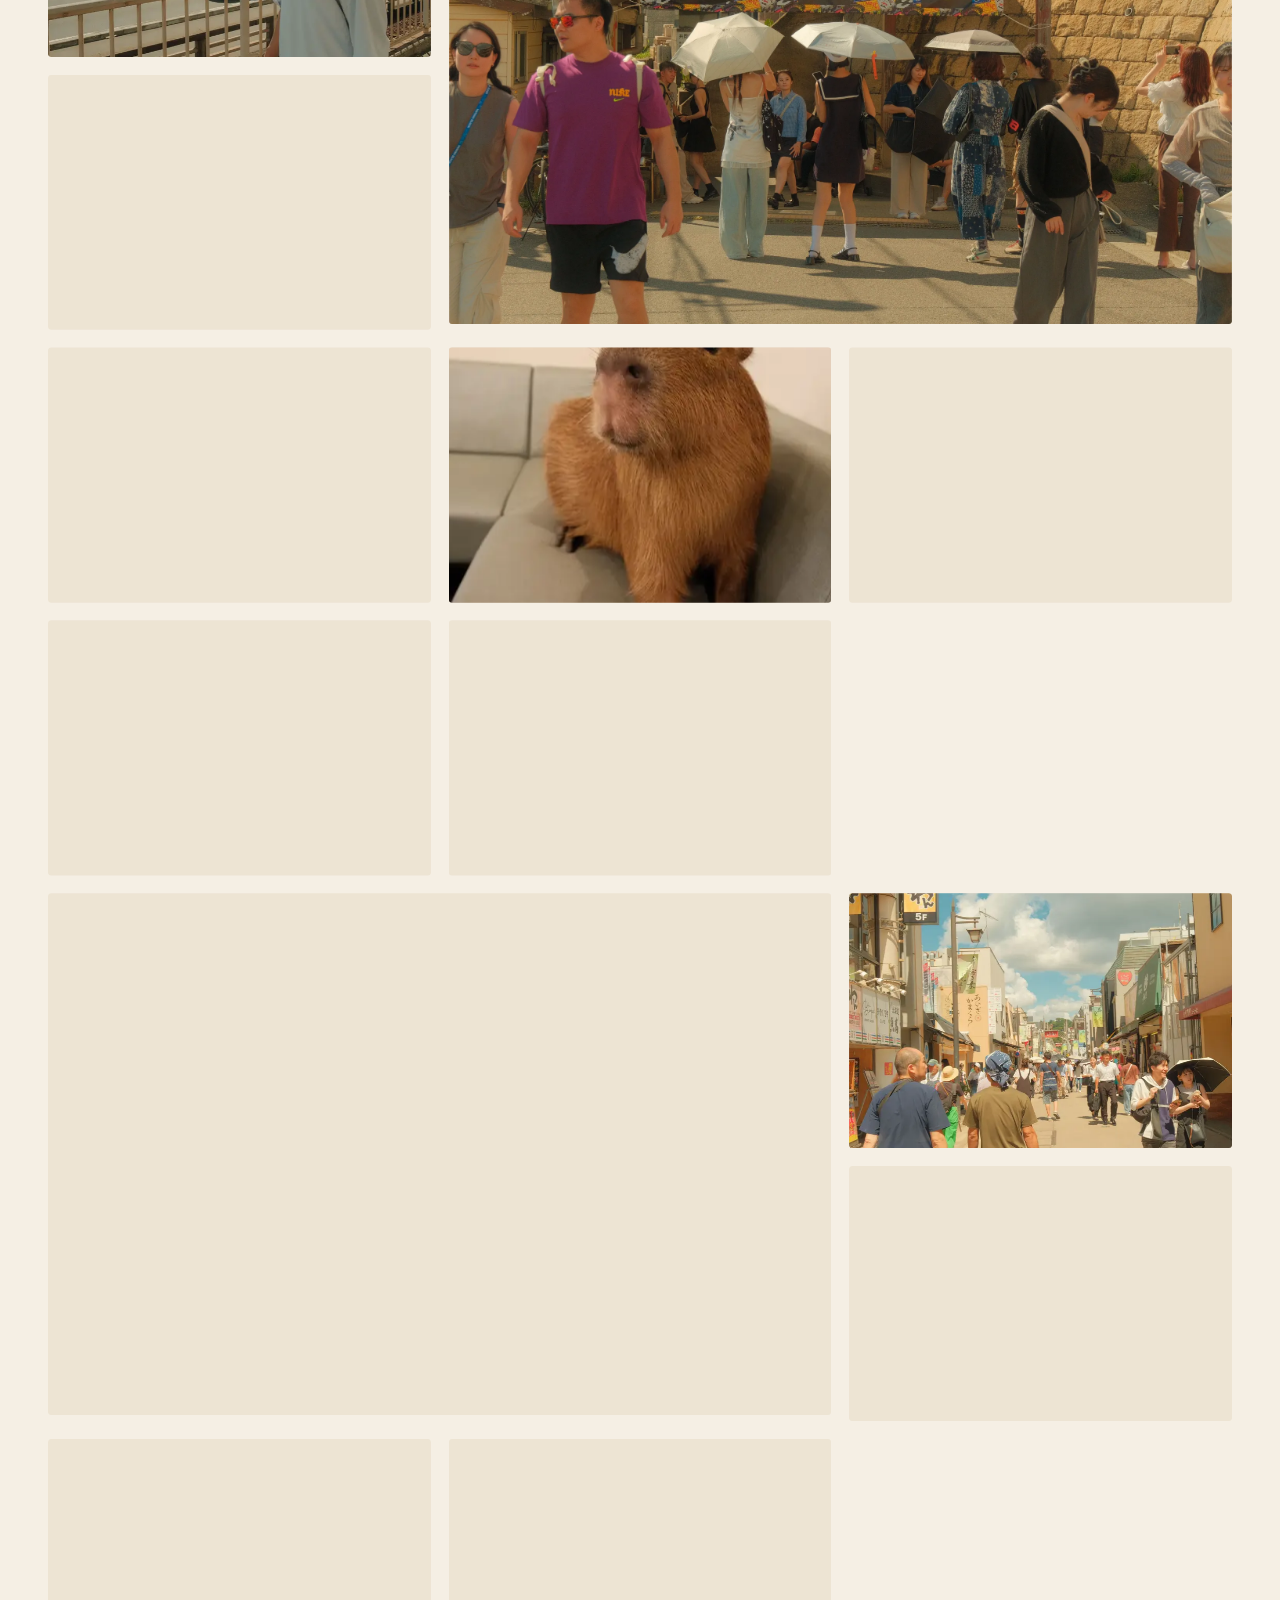
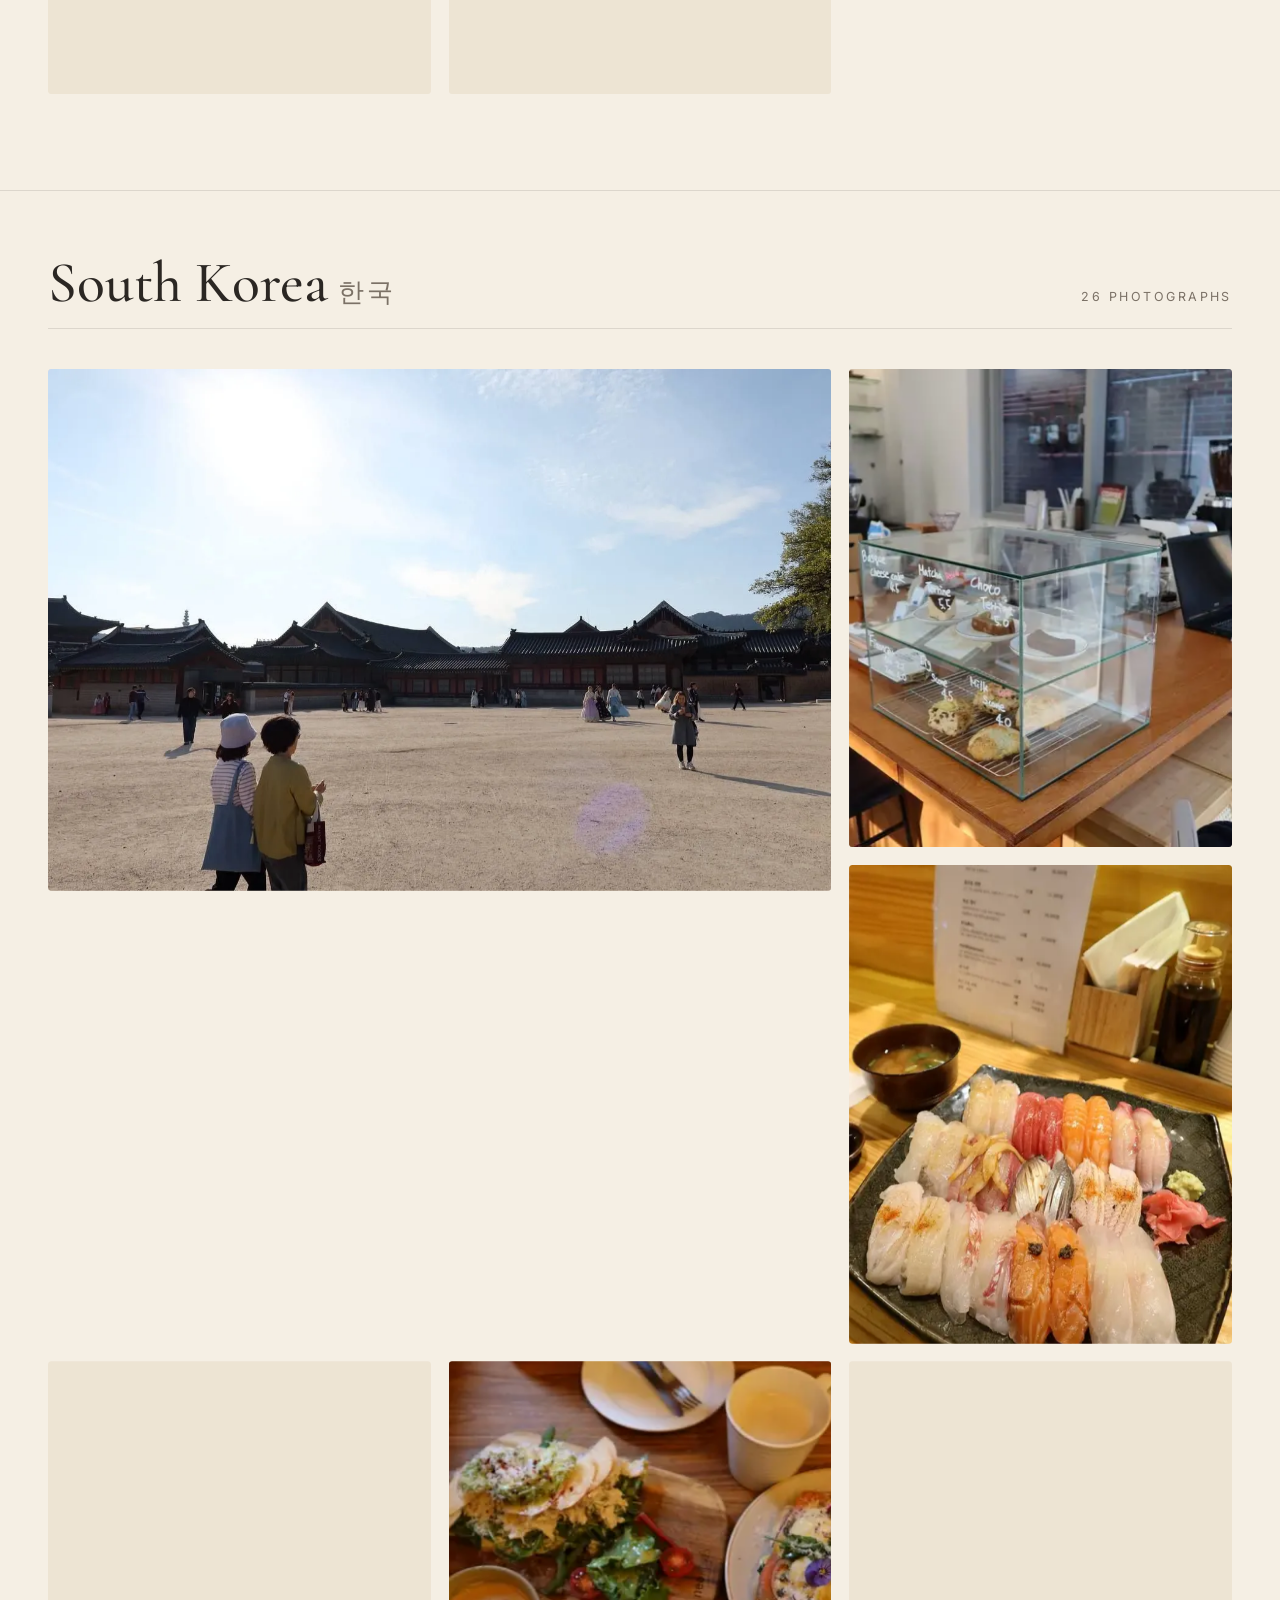
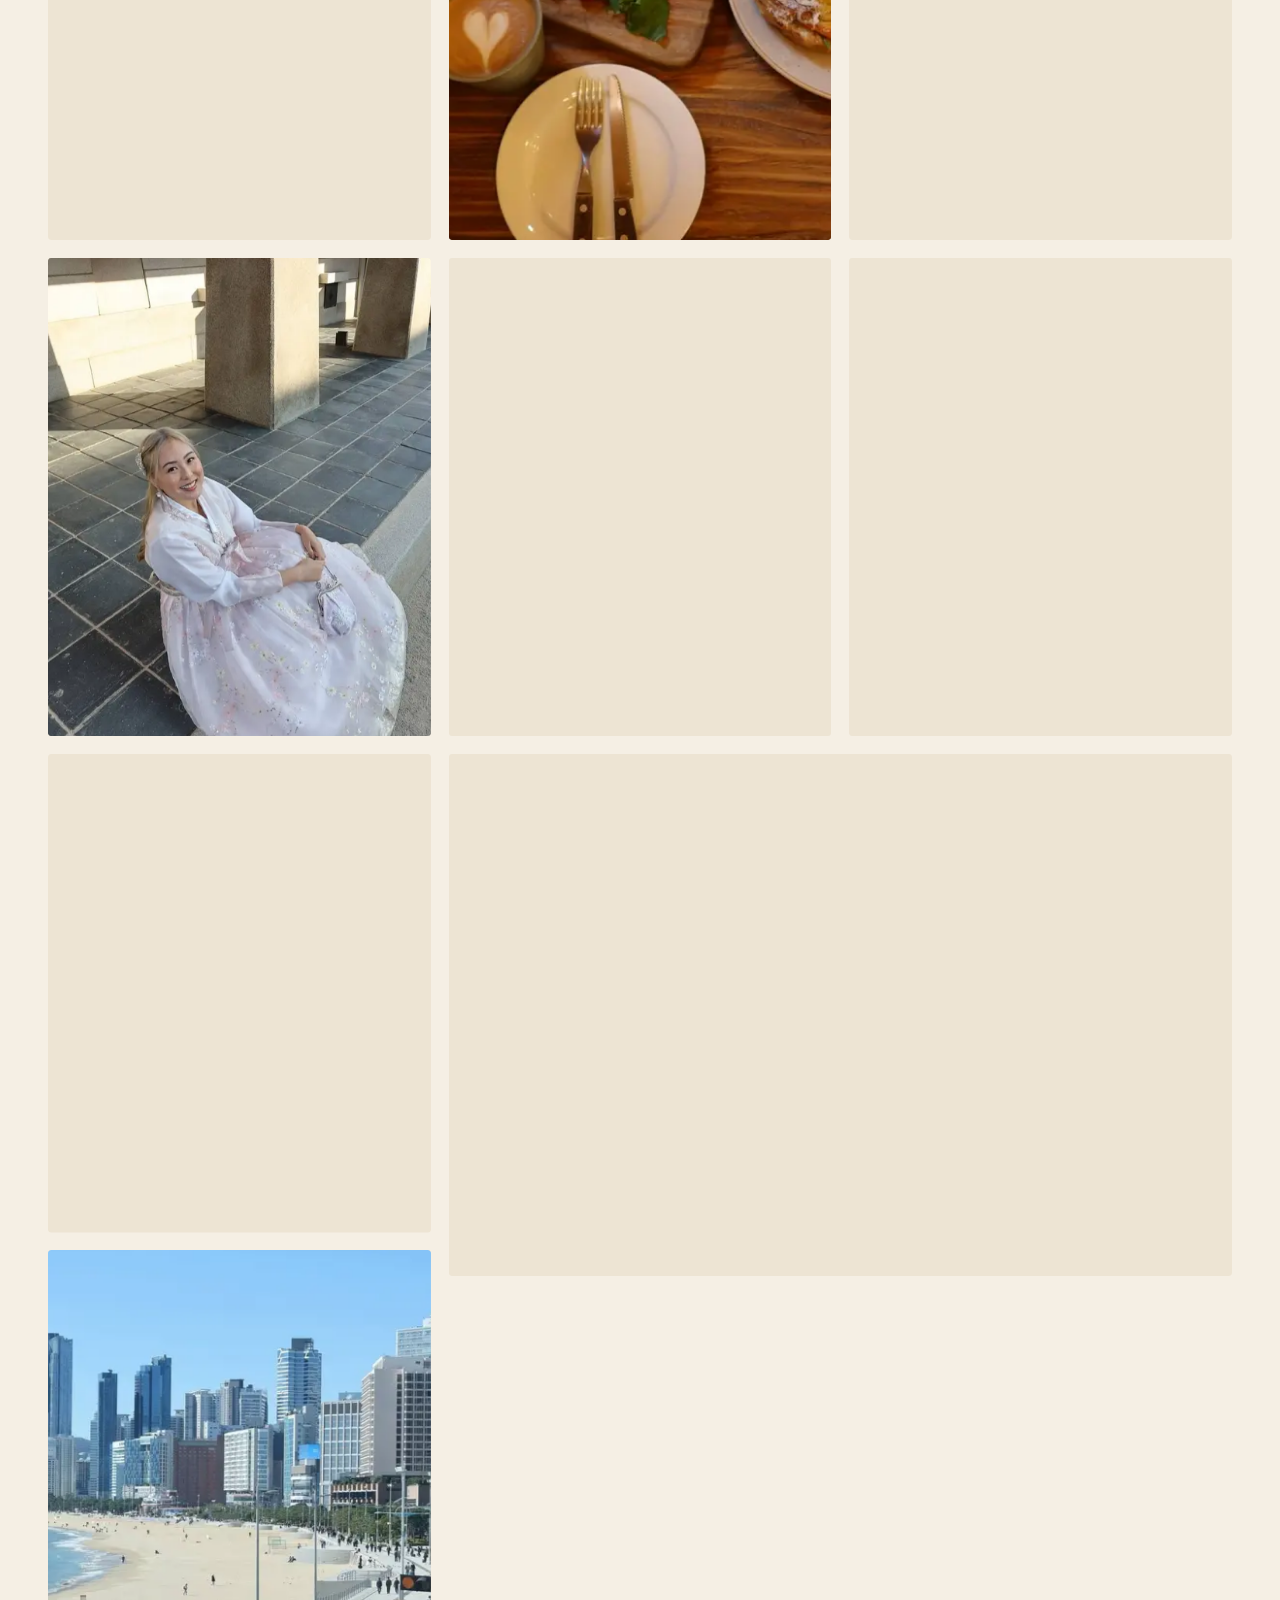
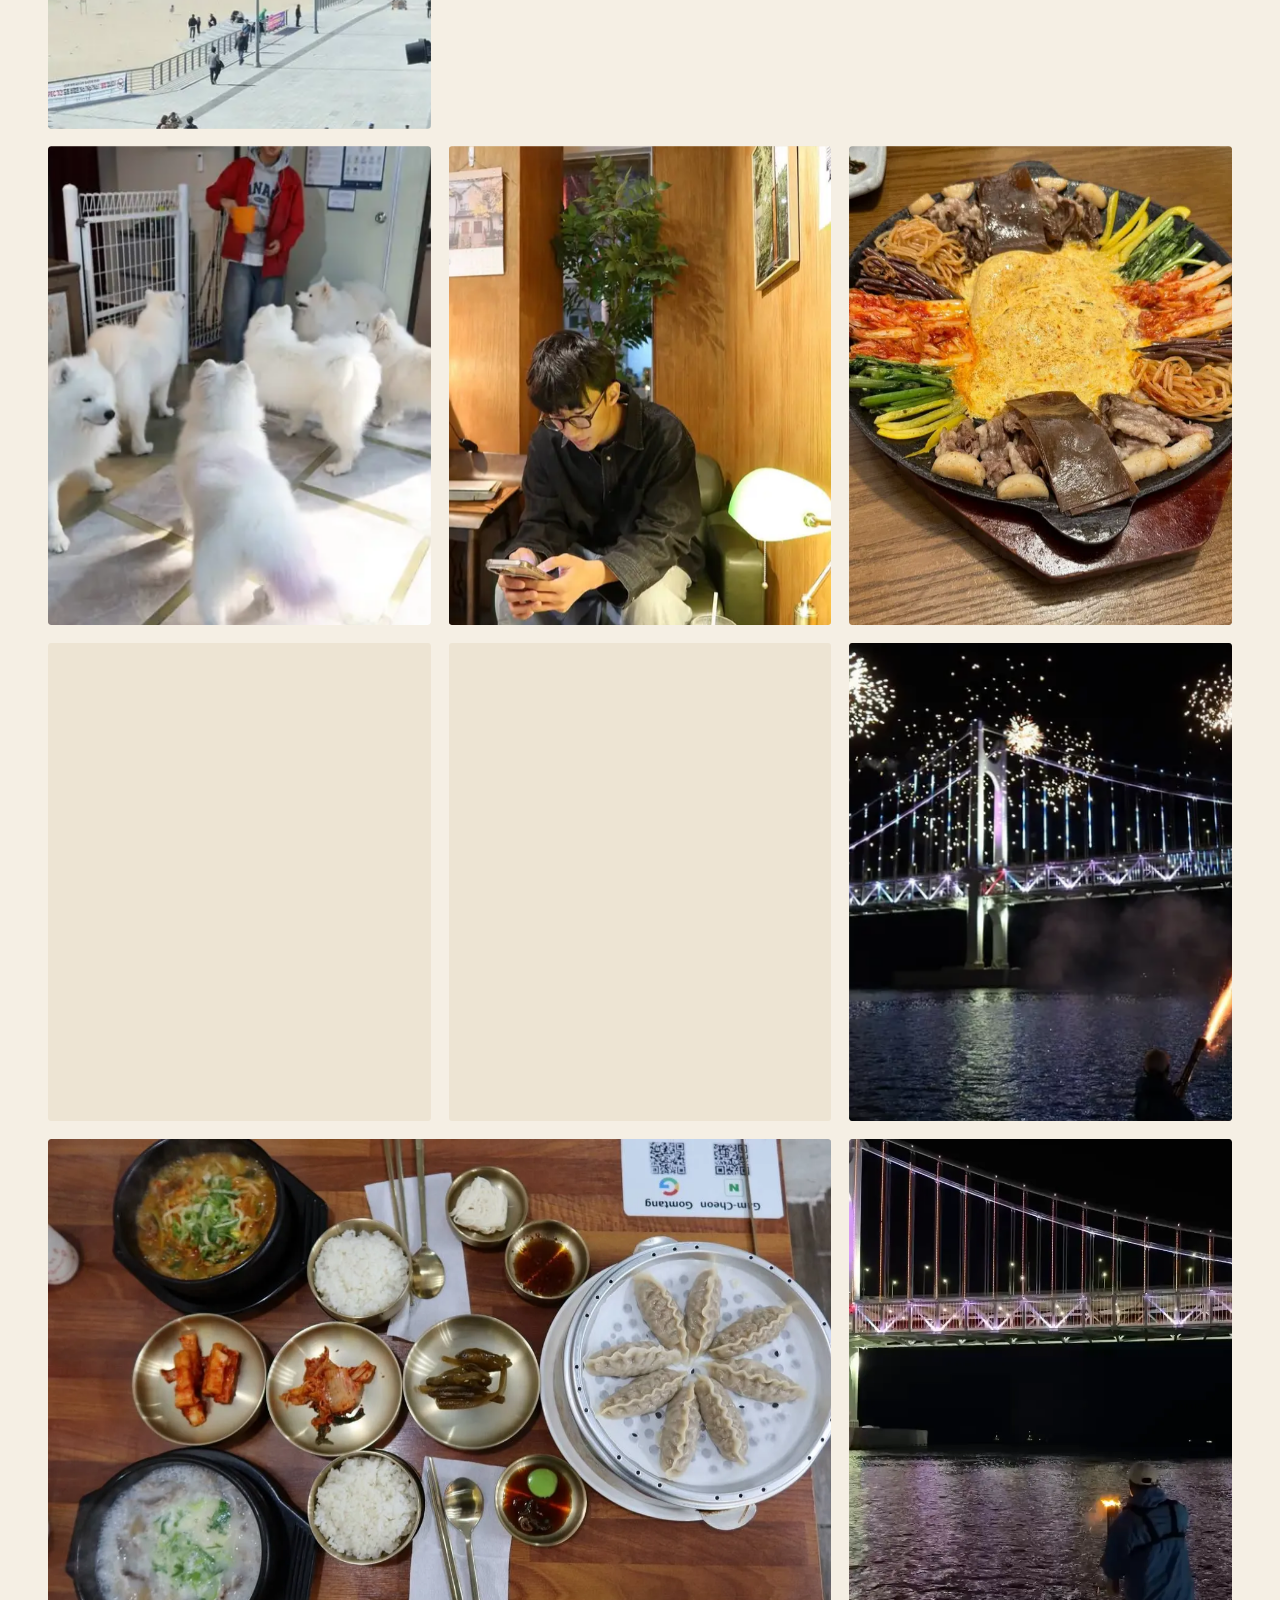
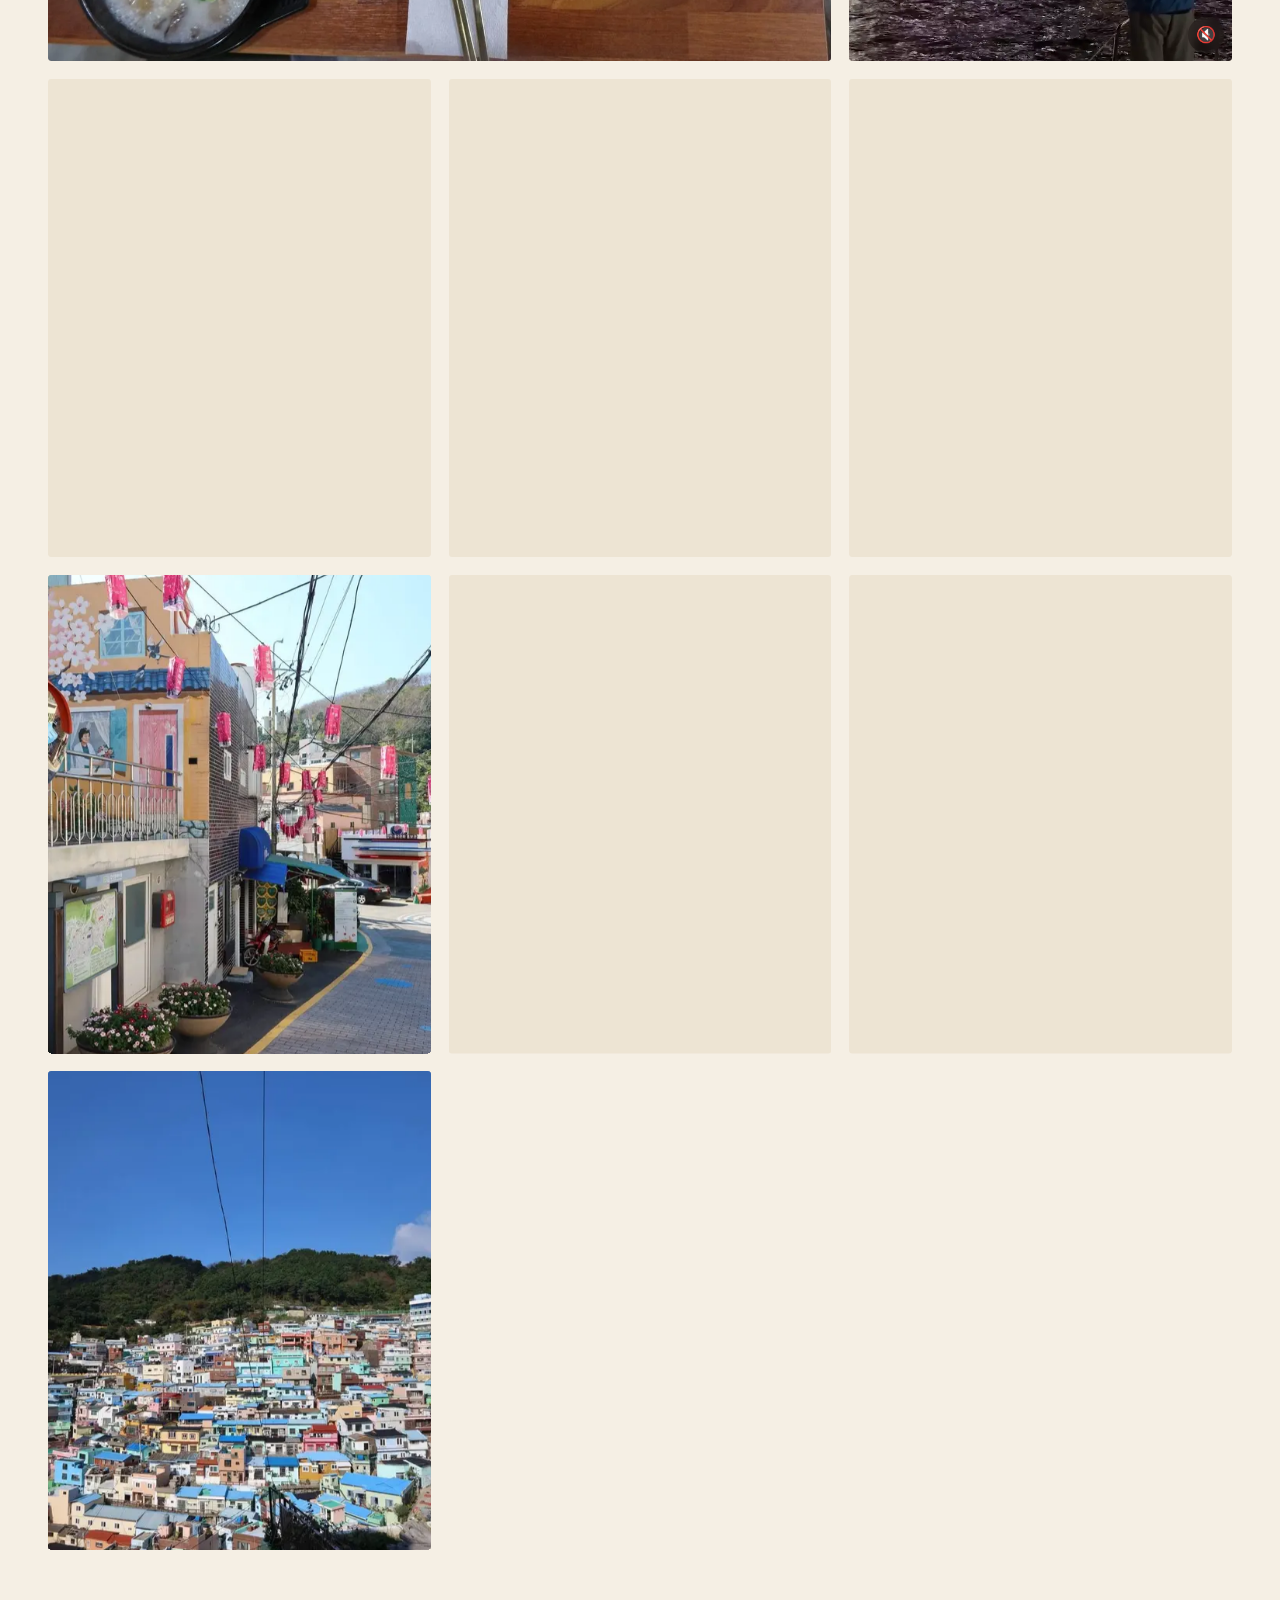
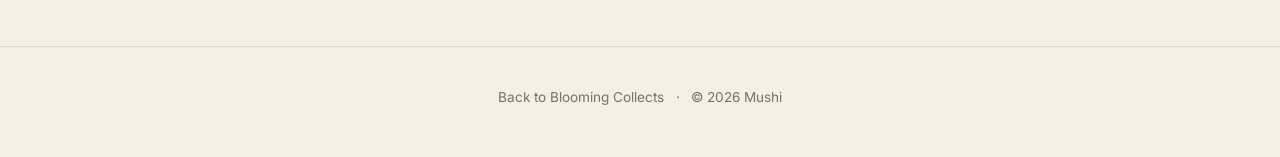
==== commit 3ed25347: "Travel: remove blurry Korea photo (korea-14)" ====
--- a/travel/index.html
+++ b/travel/index.html
@@ -9,7 +9,7 @@
   <link rel="preconnect" href="https://fonts.googleapis.com" />
   <link rel="preconnect" href="https://fonts.gstatic.com" crossorigin />
   <link href="https://fonts.googleapis.com/css2?family=Cormorant+Garamond:ital,wght@0,500;0,600;1,500&family=Inter:wght@400;500&family=Shippori+Mincho:wght@500&display=swap" rel="stylesheet" />
-  <link rel="stylesheet" href="/travel/travel.css?v=9" />
+  <link rel="stylesheet" href="/travel/travel.css?v=10" />
 </head>
 <body>
   <div class="progress" id="progress"></div>
@@ -41,7 +41,7 @@
     <p class="lb-count" id="lbCount"></p>
   </div>
 
-  <script src="/travel/data.js?v=9"></script>
-  <script src="/travel/travel.js?v=9"></script>
+  <script src="/travel/data.js?v=10"></script>
+  <script src="/travel/travel.js?v=10"></script>
 </body>
 </html>
